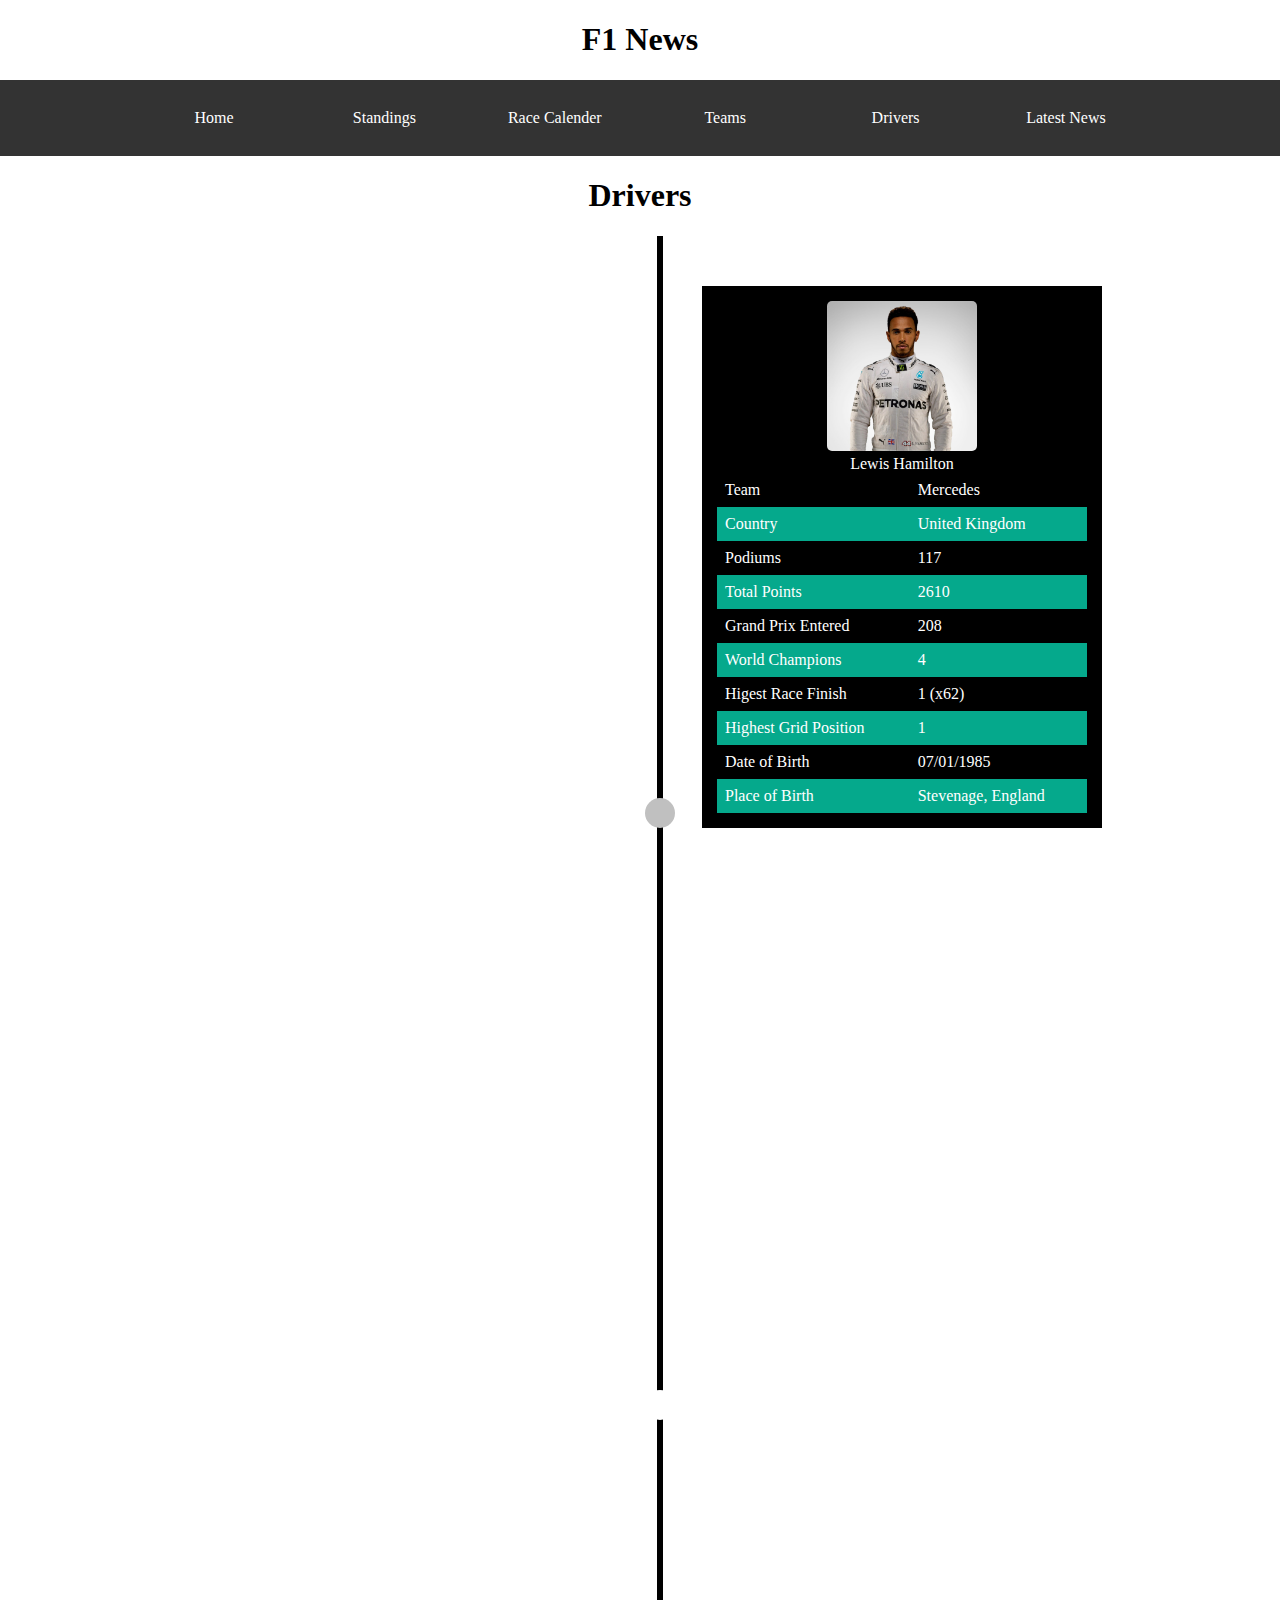
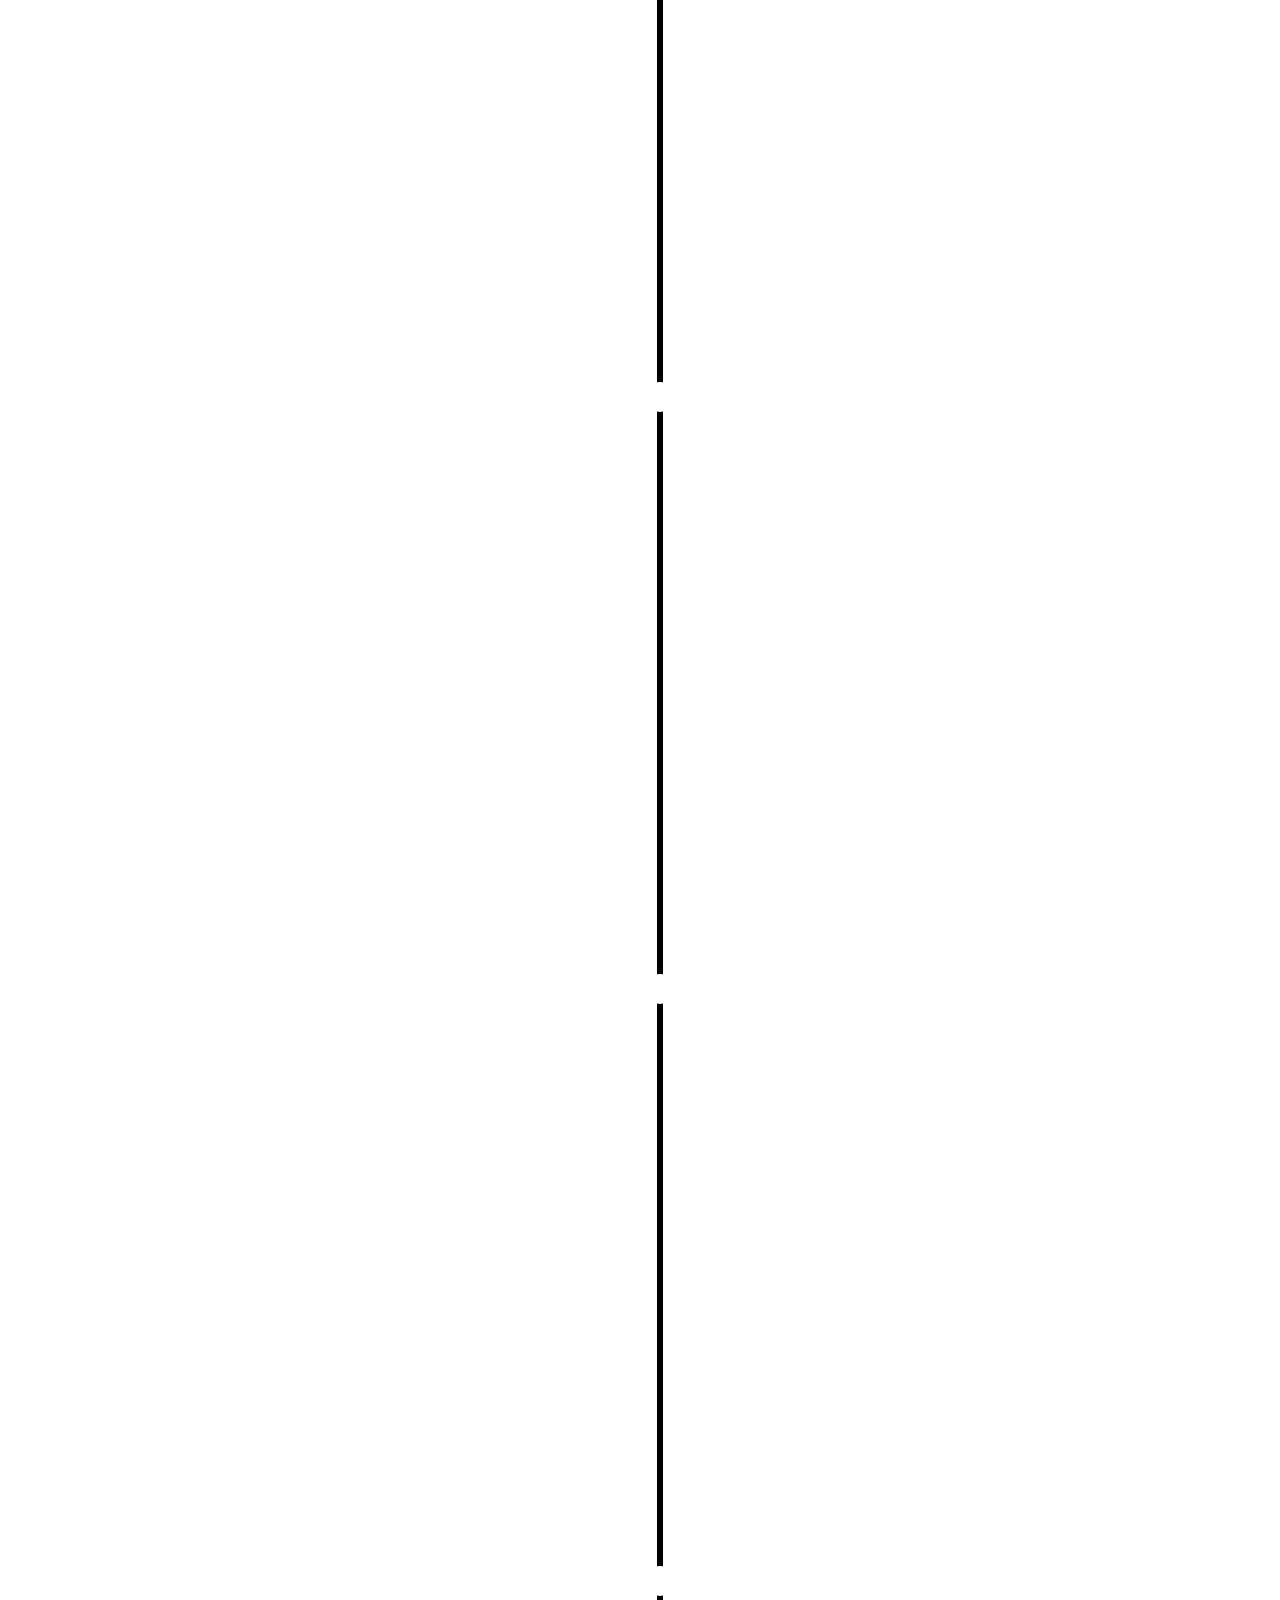
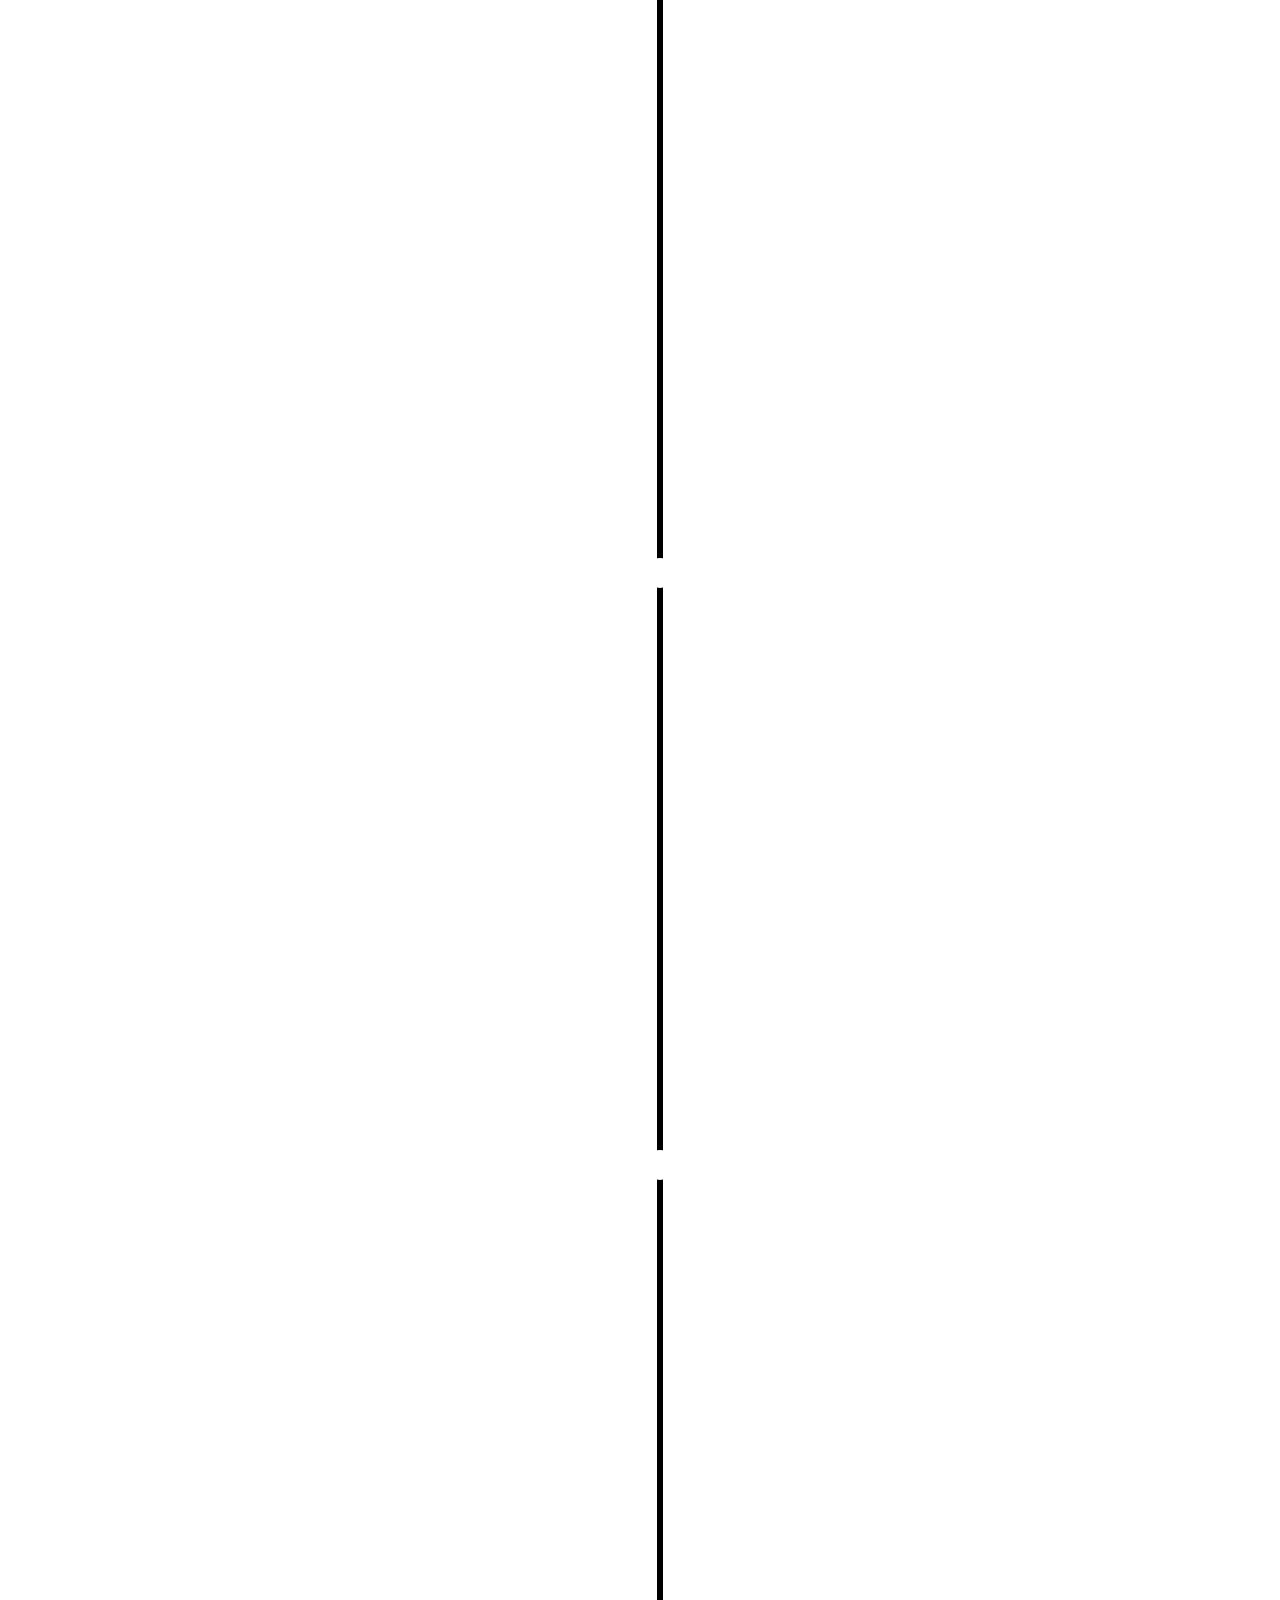
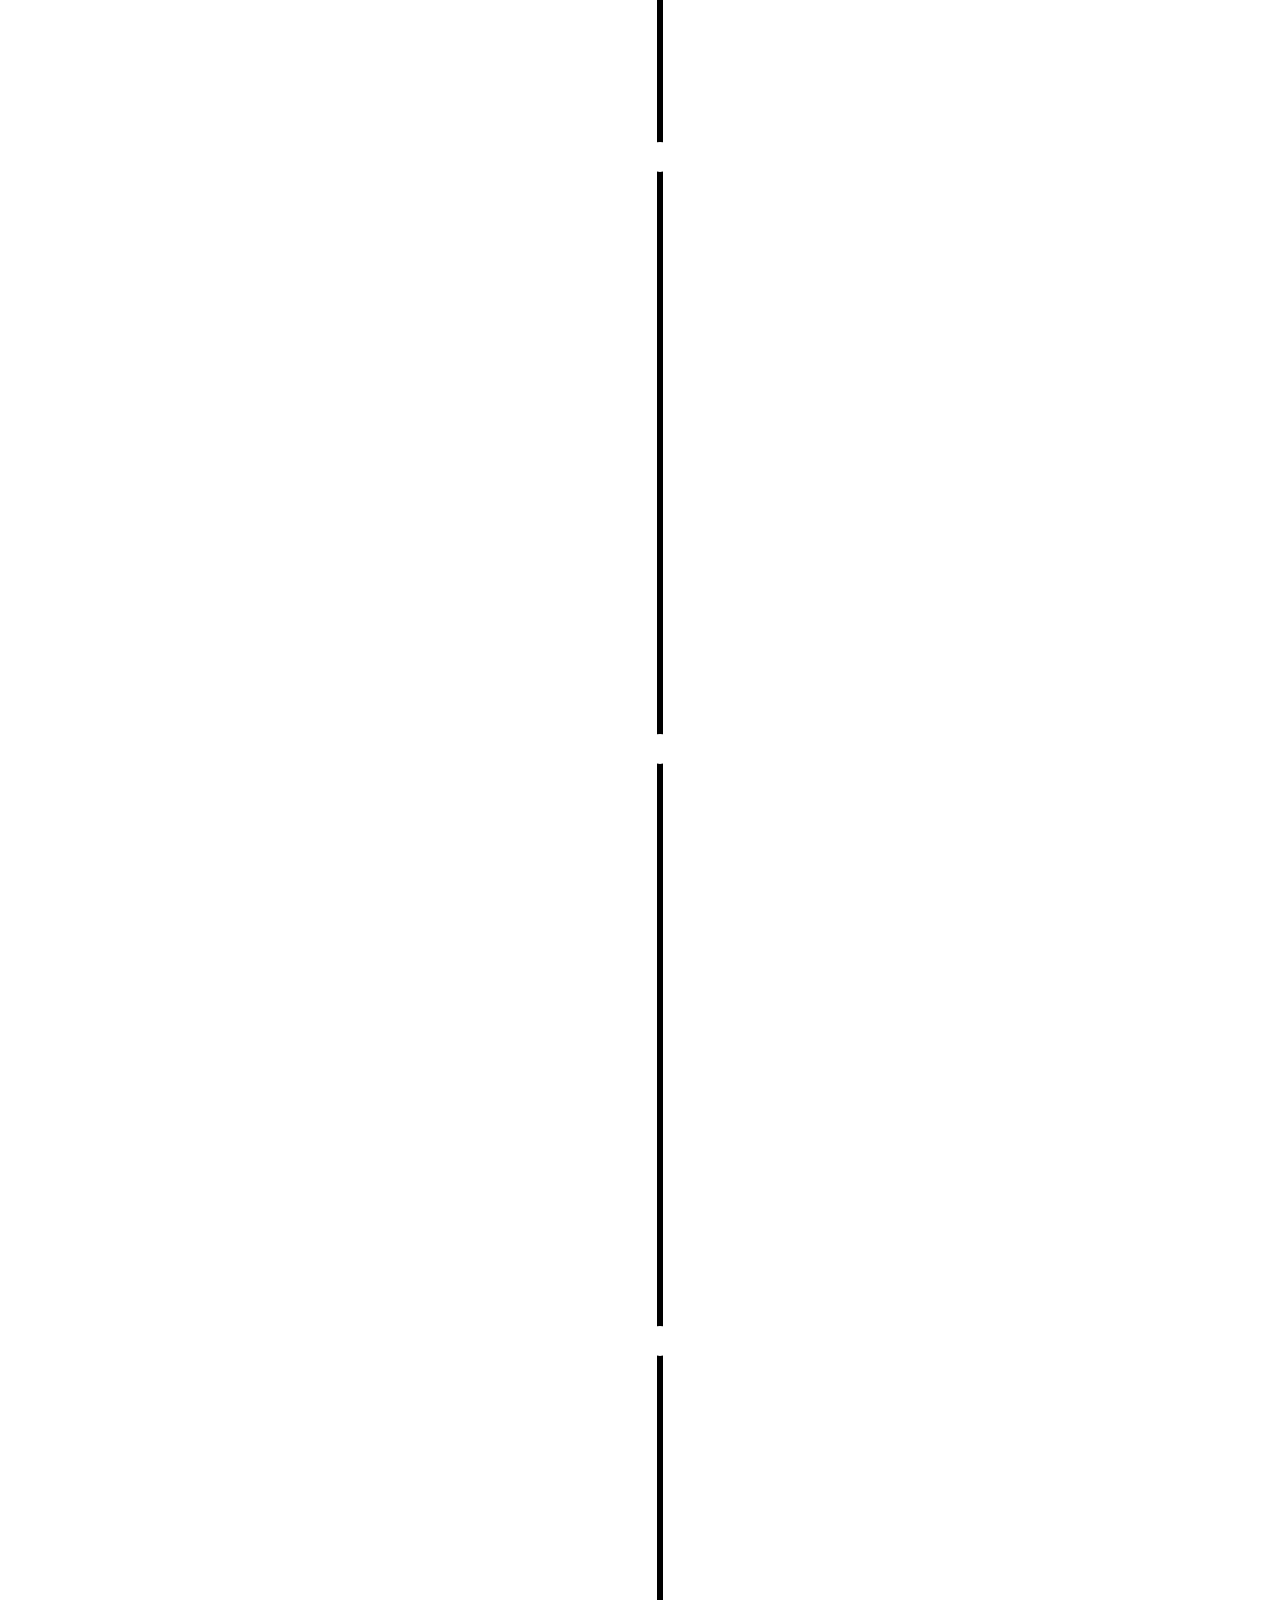
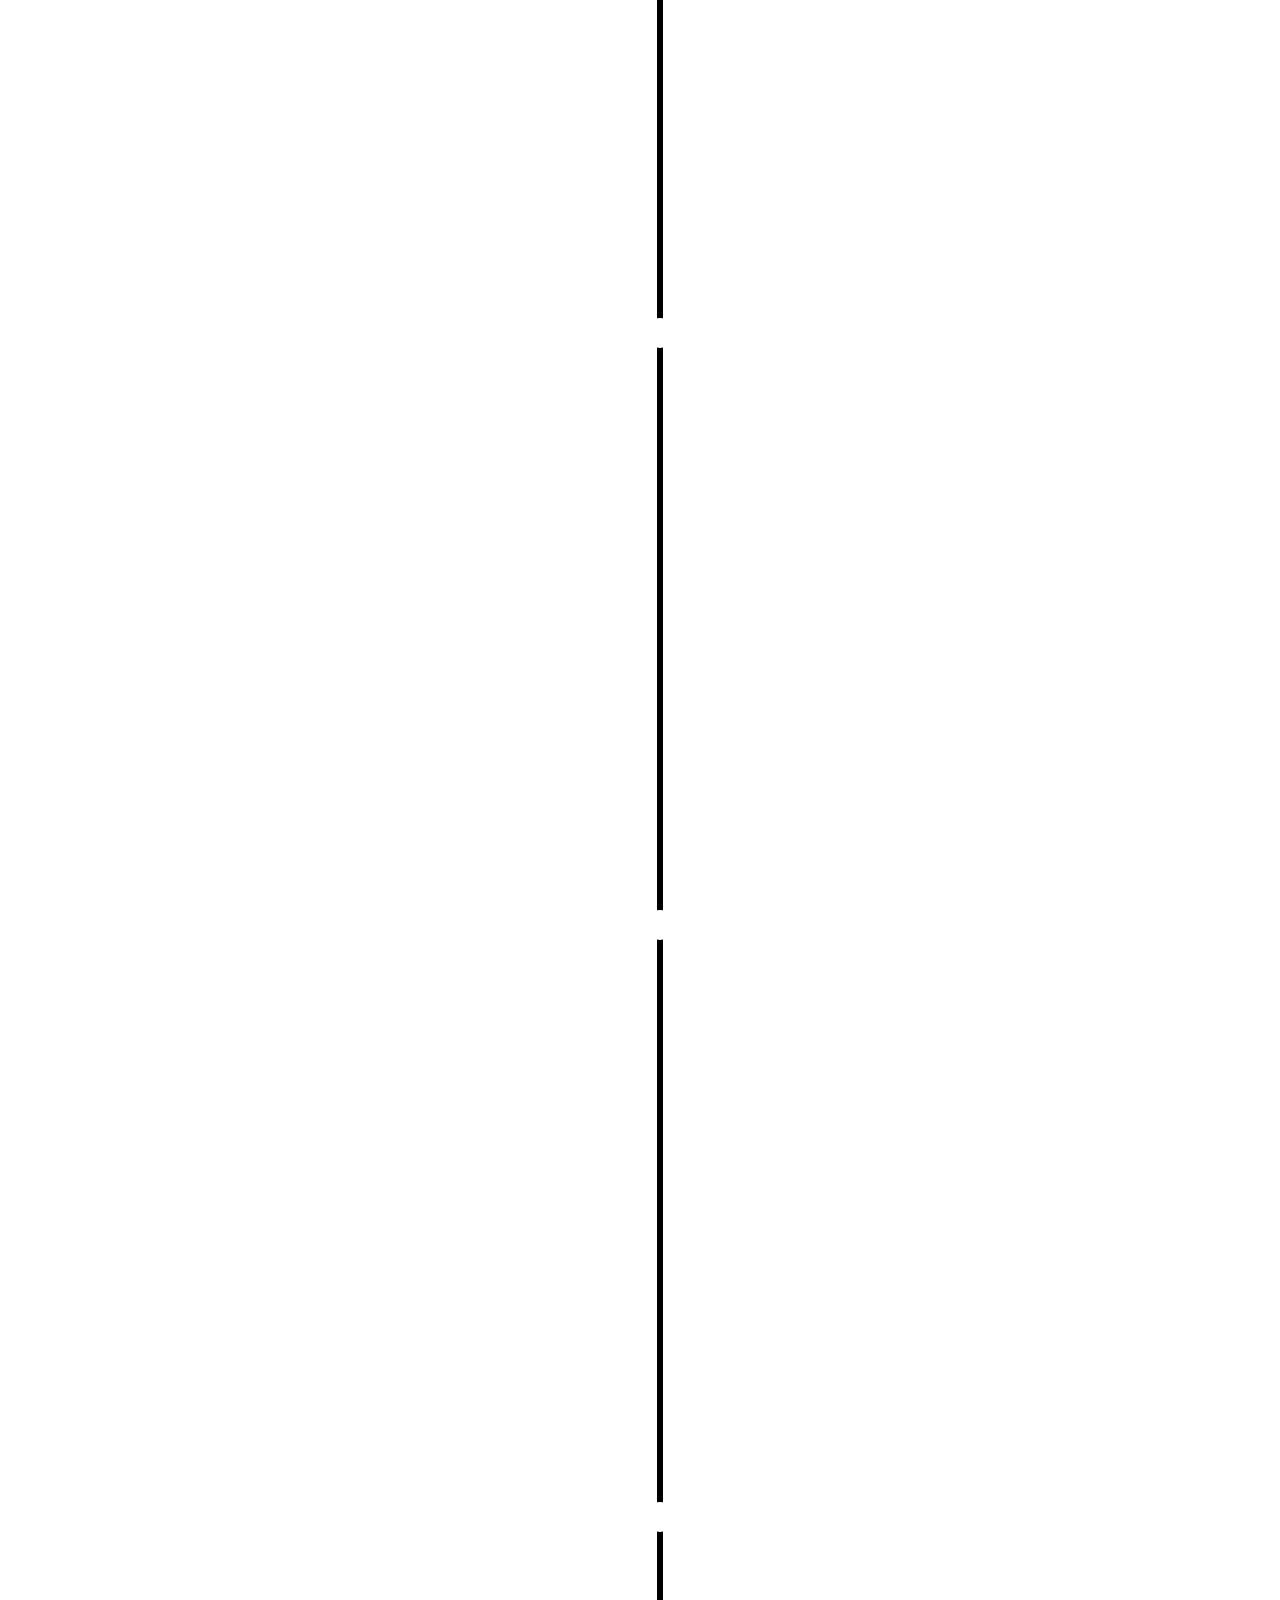
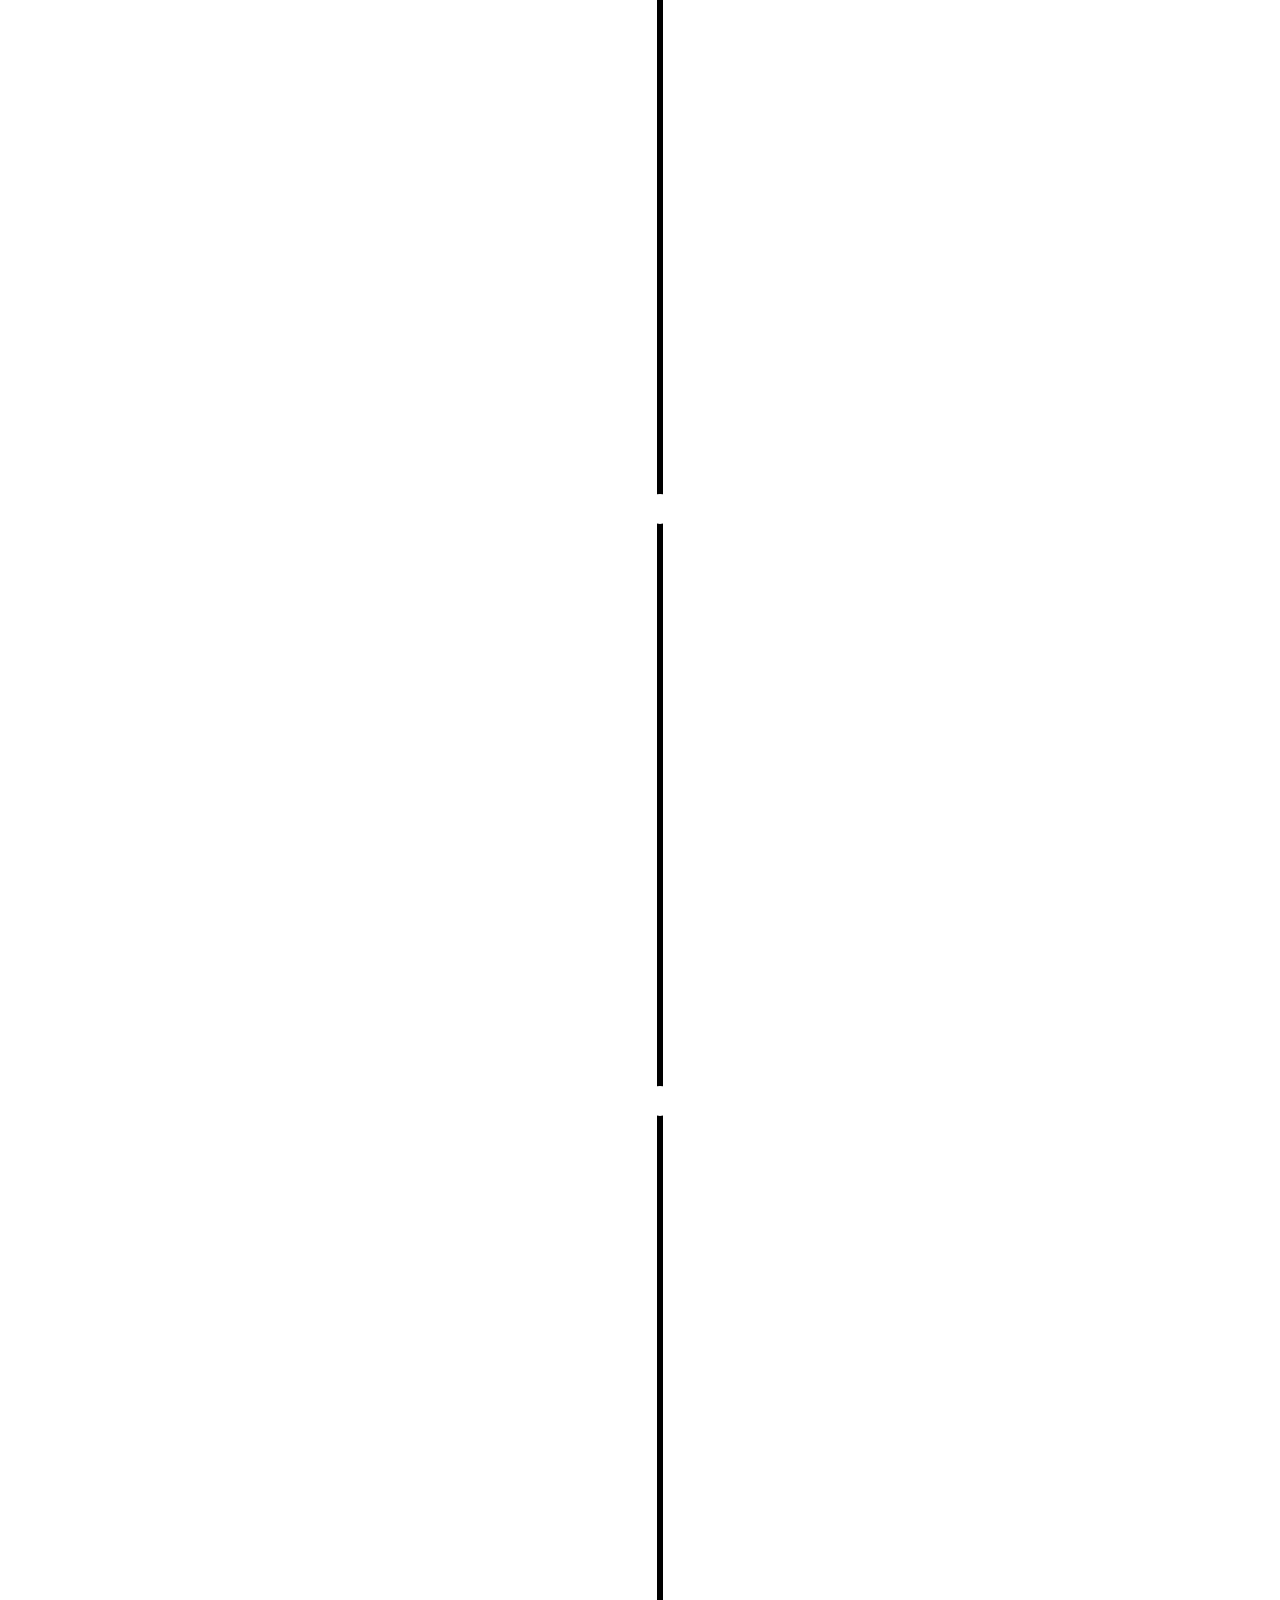
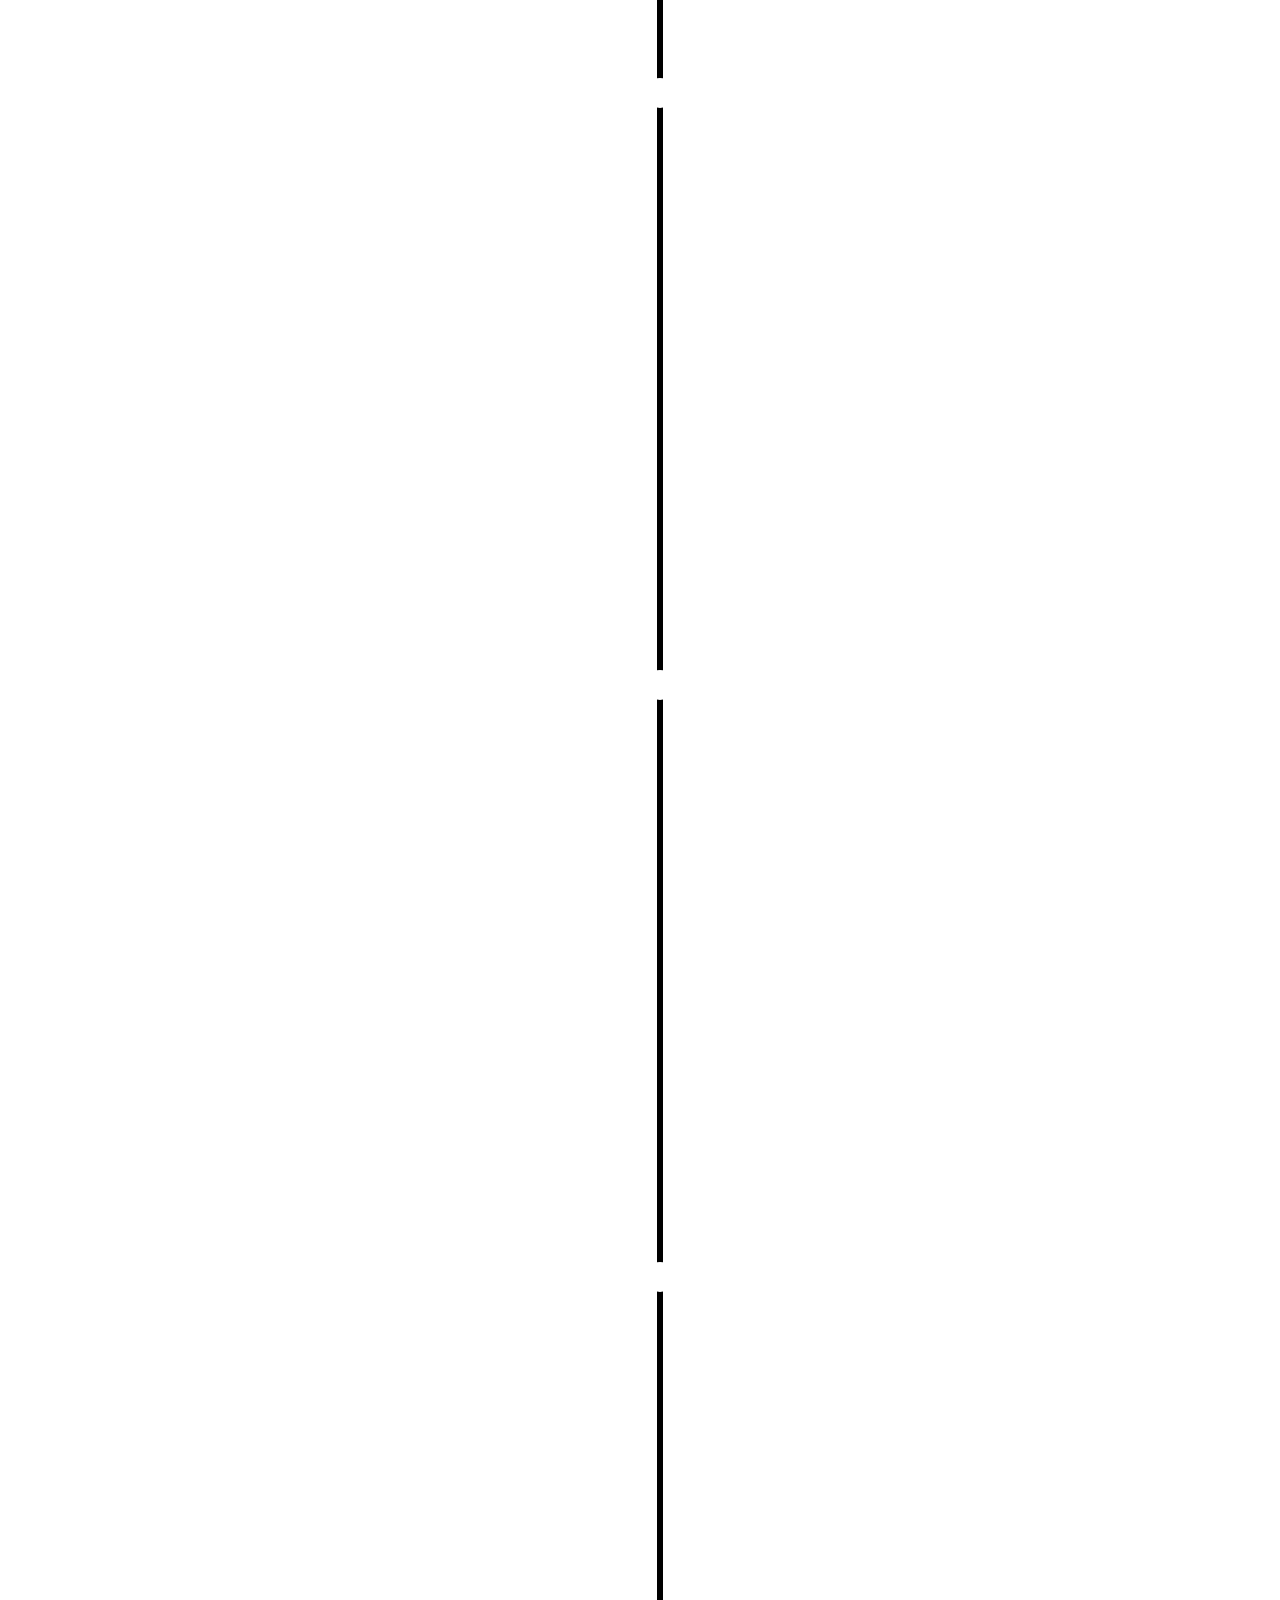
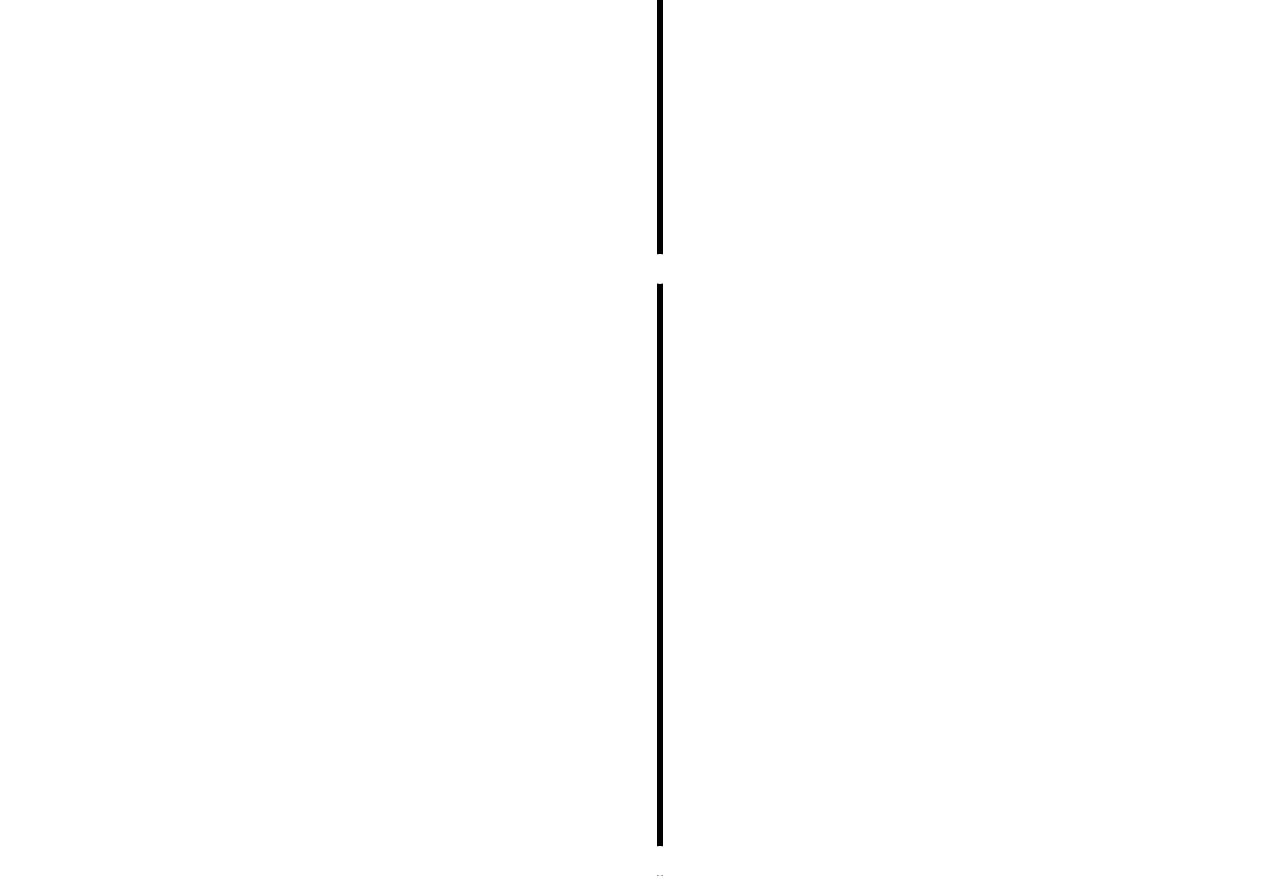
==== drivers.html @ afee220b "standings started and updated tables" ====
<!DOCTYPE html>

<html> 
<head> 
	<title> Formula 1 </title>
	<link rel="stylesheet" href="css/style.css">
	<link rel="stylesheet" href="css/slideshow.css">
	<link rel="stylesheet" href="css/timeline.css">
</head>

<body>
	<h1>F1 News</h1>
	<a id="menu" href="#"><img src="icons/mobile-menu.png"></a>
	<nav id="nav-menu">
		<a href="index.html">Home</a>
		<a href="standings.html">Standings</a>
		<a href="racecalender.html">Race Calender</a>
		<a href="teams.html">Teams</a>
		<a href="drivers.html">Drivers</a>
		<a href="latestnew.html">Latest News</a>
	</nav>
	<script src="js/menu.js"></script>

	<section class="intro">
  		<div class="container">
    		<h1>Drivers</h1>
  		</div>
	</section>

	<section class="timeline">
  		<ul>
    		<li>

    			<div class="listdirver">
                    <img  class="driverimage" src="images/lewis.jpg"  alt="Lewis Hamilton">
                    <div >
    				    <a>Lewis Hamilton</a>
                        <table class="mercedes">
                            <tr>
                                <td>Team</td>
                                <td>Mercedes</td>
                            </tr>
                            <tr>
                                <td>Country</td>
                                <td>United Kingdom</td>
                            </tr>
                            <tr>
                                <td>Podiums</td>
                                <td>117</td>
                            </tr>
                            <tr>
                                <td>Total Points</td>
                                <td>2610</td>
                            </tr>
                            <tr>
                                <td>Grand Prix Entered</td>
                                <td>208</td>
                            </tr>
                            <tr>
                                <td>World Champions</td>
                                <td>4</td>
                            </tr>
                            <tr>
                                <td>Higest Race Finish</td>
                                <td>1 (x62)</td>
                            </tr>
                            <tr>
                                <td>Highest Grid Position</td>
                                <td>1</td>
                            </tr>
                            <tr>
                                <td>Date of Birth</td>
                                <td>07/01/1985</td>
                            </tr>
                            <tr>
                                <td>Place of Birth</td>
                                <td>Stevenage, England</td>
                            </tr>
                        </table>
                    </div>
    			</div>
    		</li>
    		<li>
    			<div class="listdirver">
                    <img class="driverimage" src="images/bottas.jpg"  alt="Valtteri Bottas">
                    <div>
    				    <a>Valtteri Bottas</a>
                        <table class="mercedes">
                            <tr>
                                <td>Team</td>
                                <td>Mercedes</td>
                            </tr>
                            <tr>
                                <td>Country</td>
                                <td>Finland</td>
                            </tr>
                            <tr>
                                <td>Podiums</td>
                                <td>22</td>
                            </tr>
                            <tr>
                                <td>Total Points</td>
                                <td>716</td>
                            </tr>
                            <tr>
                                <td>Grand Prix Entered</td>
                                <td>98</td>
                            </tr>
                            <tr>
                                <td>World Champions</td>
                                <td>N/A</td>
                            </tr>
                            <tr>
                                <td>Higest Race Finish</td>
                                <td>1 (x3)</td>
                            </tr>
                            <tr>
                                <td>Highest Grid Position</td>
                                <td>1</td>
                            </tr>
                            <tr>
                                <td>Date of Birth</td>
                                <td>28/08/1989</td>
                            </tr>
                            <tr>
                                <td>Place of Birth</td>
                                <td>Nastola, Finland</td>
                            </tr>
                        </table>
                    </div>
    			</div>
    		</li>
    		<li>
    			<div class="listdirver">
                    <img class="driverimage" src="images/vettel.jpg"  alt="Sabastian Vettel">
                    <div>
    				    <a>Sabastian Vettel</a>
                            <table class="ferrari">
                            <tr>
                                <td>Team</td>
                                <td>Ferrari</td>
                            </tr>
                            <tr>
                                <td>Country</td>
                                <td>Germany</td>
                            </tr>
                            <tr>
                                <td>Podiums</td>
                                <td>99</td>
                            </tr>
                            <tr>
                                <td>Total Points</td>
                                <td>2425</td>
                            </tr>
                            <tr>
                                <td>Grand Prix Entered</td>
                                <td>199</td>
                            </tr>
                            <tr>
                                <td>World Champions</td>
                                <td>4</td>
                            </tr>
                            <tr>
                                <td>Higest Race Finish</td>
                                <td>1 (x47)</td>
                            </tr>
                            <tr>
                                <td>Highest Grid Position</td>
                                <td>1</td>
                            </tr>
                            <tr>
                                <td>Date of Birth</td>
                                <td>03/07/1987</td>
                            </tr>
                            <tr>
                                <td>Place of Birth</td>
                                <td>Heppenheim, Germany</td>
                            </tr>
                        </table>
                    </div>
    			</div>
    		</li>
    		<li>
                <div class="listdirver">
                    <img class="driverimage" src="images/kimi.jpg"  alt="Kimi Raikkonen">
                    <div>
                        <a>Kimi Raikkonen</a>
                            <table class="ferrari">
                            <tr>
                                <td>Team</td>
                                <td>Ferrari</td>
                            </tr>
                            <tr>
                                <td>Country</td>
                                <td>Finland</td>
                            </tr>
                            <tr>
                                <td>Podiums</td>
                                <td>91</td>
                            </tr>
                            <tr>
                                <td>Total Points</td>
                                <td>1565</td>
                            </tr>
                            <tr>
                                <td>Grand Prix Entered</td>
                                <td>273</td>
                            </tr>
                            <tr>
                                <td>World Champions</td>
                                <td>1</td>
                            </tr>
                            <tr>
                                <td>Higest Race Finish</td>
                                <td>1 (x20)</td>
                            </tr>
                            <tr>
                                <td>Highest Grid Position</td>
                                <td>1</td>
                            </tr>
                            <tr>
                                <td>Date of Birth</td>
                                <td>17/10/1979</td>
                            </tr>
                            <tr>
                                <td>Place of Birth</td>
                                <td>Espoo, Finland</td>
                            </tr>
                        </table>
                    </div>
                </div>
    		</li>
    		<li>
                <div class="listdirver">
                    <img class="driverimage" src="images/daniel.jpg"  alt="Daniel Riccardo">
                    <div>
                        <a>Daniel Riccardo</a>
                            <table class="redbull">
                            <tr>
                                <td>Team</td>
                                <td>Red Bull Racing</td>
                            </tr>
                            <tr>
                                <td>Country</td>
                                <td>Australia</td>
                            </tr>
                            <tr>
                                <td>Podiums</td>
                                <td>27</td>
                            </tr>
                            <tr>
                                <td>Total Points</td>
                                <td>816</td>
                            </tr>
                            <tr>
                                <td>Grand Prix Entered</td>
                                <td>129</td>
                            </tr>
                            <tr>
                                <td>World Champions</td>
                                <td>N/A</td>
                            </tr>
                            <tr>
                                <td>Higest Race Finish</td>
                                <td>1 (x5)</td>
                            </tr>
                            <tr>
                                <td>Highest Grid Position</td>
                                <td>1</td>
                            </tr>
                            <tr>
                                <td>Date of Birth</td>
                                <td>01/07/1989</td>
                            </tr>
                            <tr>
                                <td>Place of Birth</td>
                                <td>Perth, Australia</td>
                            </tr>
                        </table>
                    </div>
                </div>
    		</li>
    		<li>
                <div class="listdirver">
                    <img class="driverimage" src="images/max.jpg"  alt="Max Verstappen">
                    <div>
                        <a>Max Verstappen</a>
                            <table class="redbull">
                            <tr>
                                <td>Team</td>
                                <td>Red Bull Racing</td>
                            </tr>
                            <tr>
                                <td>Country</td>
                                <td>Netherlands</td>
                            </tr>
                            <tr>
                                <td>Podiums</td>
                                <td>11</td>
                            </tr>
                            <tr>
                                <td>Total Points</td>
                                <td>421</td>
                            </tr>
                            <tr>
                                <td>Grand Prix Entered</td>
                                <td>60</td>
                            </tr>
                            <tr>
                                <td>World Champions</td>
                                <td>N/A</td>
                            </tr>
                            <tr>
                                <td>Higest Race Finish</td>
                                <td>1 (x3)</td>
                            </tr>
                            <tr>
                                <td>Highest Grid Position</td>
                                <td>2</td>
                            </tr>
                            <tr>
                                <td>Date of Birth</td>
                                <td>30/09/1997</td>
                            </tr>
                            <tr>
                                <td>Place of Birth</td>
                                <td>Hesselt, Belgium</td>
                            </tr>
                        </table>
                    </div>
                </div>
    		</li>
    		<li>
                <div class="listdirver">
                    <img class="driverimage" src="images/perez.jpg"  alt="Segio Perez">
                    <div>
                        <a>Segio Perez</a>
                            <table class="forceindia">
                            <tr>
                                <td>Team</td>
                                <td>Force India</td>
                            </tr>
                            <tr>
                                <td>Country</td>
                                <td>Mexico</td>
                            </tr>
                            <tr>
                                <td>Podiums</td>
                                <td>7</td>
                            </tr>
                            <tr>
                                <td>Total Points</td>
                                <td>467</td>
                            </tr>
                            <tr>
                                <td>Grand Prix Entered</td>
                                <td>136</td>
                            </tr>
                            <tr>
                                <td>World Champions</td>
                                <td>N/A</td>
                            </tr>
                            <tr>
                                <td>Higest Race Finish</td>
                                <td>2 (x2)</td>
                            </tr>
                            <tr>
                                <td>Highest Grid Position</td>
                                <td>4</td>
                            </tr>
                            <tr>
                                <td>Date of Birth</td>
                                <td>26/01/1990</td>
                            </tr>
                            <tr>
                                <td>Place of Birth</td>
                                <td>Guadalajara, Mexico</td>
                            </tr>
                        </table>
                    </div>
                </div>
    		</li>
    		<li>
                <div class="listdirver">
                    <img class="driverimage" src="images/ocon.jpg"  alt="Esteben Ocon">
                    <div>
                        <a>Esteben Ocon</a>
                            <table class="forceindia">
                            <tr>
                                <td>Team</td>
                                <td>Force India</td>
                            </tr>
                            <tr>
                                <td>Country</td>
                                <td>France</td>
                            </tr>
                            <tr>
                                <td>Podiums</td>
                                <td>N/a</td>
                            </tr>
                            <tr>
                                <td>Total Points</td>
                                <td>87</td>
                            </tr>
                            <tr>
                                <td>Grand Prix Entered</td>
                                <td>29</td>
                            </tr>
                            <tr>
                                <td>World Champions</td>
                                <td>N/A</td>
                            </tr>
                            <tr>
                                <td>Higest Race Finish</td>
                                <td>5 (x2)</td>
                            </tr>
                            <tr>
                                <td>Highest Grid Position</td>
                                <td>3</td>
                            </tr>
                            <tr>
                                <td>Date of Birth</td>
                                <td>17/09/1996</td>
                            </tr>
                            <tr>
                                <td>Place of Birth</td>
                                <td>Évreux, Normandy</td>
                            </tr>
                        </table>
                    </div>
                </div>
    		</li>
    		<li>
                <div class="listdirver">
                    <img class="driverimage" src="images/sainz.jpg"  alt="Carlos Sainz">
                    <div>
                        <a>Carlos Sainz</a>
                            <table class="reno">
                            <tr>
                                <td>Team</td>
                                <td>Renault</td>
                            </tr>
                            <tr>
                                <td>Country</td>
                                <td>Spain</td>
                            </tr>
                            <tr>
                                <td>Podiums</td>
                                <td>N/A</td>
                            </tr>
                            <tr>
                                <td>Total Points</td>
                                <td>118</td>
                            </tr>
                            <tr>
                                <td>Grand Prix Entered</td>
                                <td>60</td>
                            </tr>
                            <tr>
                                <td>World Champions</td>
                                <td>N/A</td>
                            </tr>
                            <tr>
                                <td>Higest Race Finish</td>
                                <td>4 (x1)</td>
                            </tr>
                            <tr>
                                <td>Highest Grid Position</td>
                                <td>5</td>
                            </tr>
                            <tr>
                                <td>Date of Birth</td>
                                <td>19/09/1994</td>
                            </tr>
                            <tr>
                                <td>Place of Birth</td>
                                <td>Madrid, Spain</td>
                            </tr>
                        </table>
                    </div>
                </div>
    		</li>
    		<li>
                <div class="listdirver">
                    <img class="driverimage" src="images/nico.jpg"  alt="Nico Hulkenber">
                    <div>
                        <a>Nico Hulkenberg</a>
                            <table class="reno">
                            <tr>
                                <td>Team</td>
                                <td>Renualt</td>
                            </tr>
                            <tr>
                                <td>Country</td>
                                <td>Germany</td>
                            </tr>
                            <tr>
                                <td>Podiums</td>
                                <td>N/A</td>
                            </tr>
                            <tr>
                                <td>Total Points</td>
                                <td>405</td>
                            </tr>
                            <tr>
                                <td>Grand Prix Entered</td>
                                <td>137</td>
                            </tr>
                            <tr>
                                <td>World Champions</td>
                                <td>N/A</td>
                            </tr>
                            <tr>
                                <td>Higest Race Finish</td>
                                <td>4 (x3)</td>
                            </tr>
                            <tr>
                                <td>Highest Grid Position</td>
                                <td>1</td>
                            </tr>
                            <tr>
                                <td>Date of Birth</td>
                                <td>19/08/1987</td>
                            </tr>
                            <tr>
                                <td>Place of Birth</td>
                                <td>Emmerich, Germany</td>
                            </tr>
                        </table>
                    </div>
                </div>
    		</li>
    		<li>
                <div class="listdirver">
                    <img class="driverimage" src="images/massa.jpg"  alt="Felipe Massa">
                    <div>
                        <a>Felipe Massa</a>
                            <table class="williams">
                            <tr>
                                <td>Team</td>
                                <td>Williams</td>
                            </tr>
                            <tr>
                                <td>Country</td>
                                <td>Brazil</td>
                            </tr>
                            <tr>
                                <td>Podiums</td>
                                <td>41</td>
                            </tr>
                            <tr>
                                <td>Total Points</td>
                                <td>1167</td>
                            </tr>
                            <tr>
                                <td>Grand Prix Entered</td>
                                <td>272</td>
                            </tr>
                            <tr>
                                <td>World Champions</td>
                                <td>N/A</td>
                            </tr>
                            <tr>
                                <td>Higest Race Finish</td>
                                <td>1 (x11)</td>
                            </tr>
                            <tr>
                                <td>Highest Grid Position</td>
                                <td>1</td>
                            </tr>
                            <tr>
                                <td>Date of Birth</td>
                                <td>25/04/1981</td>
                            </tr>
                            <tr>
                                <td>Place of Birth</td>
                                <td>São Paulo, Brazil</td>
                            </tr>
                        </table>
                    </div>
                </div>
    		</li>
            <li>
                <div class="listdirver">
                    <img class="driverimage" src="images/stroll.jpg"  alt="Lance Stroll">
                    <div>
                        <a>Lance Stroll</a>
                            <table class="williams">
                            <tr>
                                <td>Team</td>
                                <td>Williams</td>
                            </tr>
                            <tr>
                                <td>Country</td>
                                <td>Canada</td>
                            </tr>
                            <tr>
                                <td>Podiums</td>
                                <td>1</td>
                            </tr>
                            <tr>
                                <td>Total Points</td>
                                <td>40</td>
                            </tr>
                            <tr>
                                <td>Grand Prix Entered</td>
                                <td>20</td>
                            </tr>
                            <tr>
                                <td>World Champions</td>
                                <td>N/A</td>
                            </tr>
                            <tr>
                                <td>Higest Race Finish</td>
                                <td>3 (x1)</td>
                            </tr>
                            <tr>
                                <td>Highest Grid Position</td>
                                <td>2</td>
                            </tr>
                            <tr>
                                <td>Date of Birth</td>
                                <td>29/10/1998</td>
                            </tr>
                            <tr>
                                <td>Place of Birth</td>
                                <td>Montreal, Canada</td>
                            </tr>
                        </table>
                    </div>
                </div>
            </li>
    		<li>
                <div class="listdirver">
                    <img class="driverimage" src="images/grosjean.jpg"  alt="Romain Grosjean">
                    <div>
                        <a>Romain Grosjean</a>
                            <table class="haas">
                            <tr>
                                <td>Team</td>
                                <td>Haas</td>
                            </tr>
                            <tr>
                                <td>Country</td>
                                <td>France</td>
                            </tr>
                            <tr>
                                <td>Podiums</td>
                                <td>10</td>
                            </tr>
                            <tr>
                                <td>Total Points</td>
                                <td>344</td>
                            </tr>
                            <tr>
                                <td>Grand Prix Entered</td>
                                <td>124</td>
                            </tr>
                            <tr>
                                <td>World Champions</td>
                                <td>N/A</td>
                            </tr>
                            <tr>
                                <td>Higest Race Finish</td>
                                <td>2 (x2)</td>
                            </tr>
                            <tr>
                                <td>Highest Grid Position</td>
                                <td>2</td>
                            </tr>
                            <tr>
                                <td>Date of Birth</td>
                                <td>17/04/1986</td>
                            </tr>
                            <tr>
                                <td>Place of Birth</td>
                                <td>Geneva, Switzerland</td>
                            </tr>
                        </table>
                    </div>
                </div>
    		</li>
    		<li>
                <div class="listdirver">
                    <img class="driverimage" src="images/magnussen.jpg"  alt="Kevin Magnussen">
                    <div>
                        <a>Kevin Magnussen</a>
                            <table class="haas">
                            <tr>
                                <td>Team</td>
                                <td>Haas</td>
                            </tr>
                            <tr>
                                <td>Country</td>
                                <td>Denmark</td>
                            </tr>
                            <tr>
                                <td>Podiums</td>
                                <td>1</td>
                            </tr>
                            <tr>
                                <td>Total Points</td>
                                <td>81</td>
                            </tr>
                            <tr>
                                <td>Grand Prix Entered</td>
                                <td>61</td>
                            </tr>
                            <tr>
                                <td>World Champions</td>
                                <td>N/A</td>
                            </tr>
                            <tr>
                                <td>Higest Race Finish</td>
                                <td>2 (x1)</td>
                            </tr>
                            <tr>
                                <td>Highest Grid Position</td>
                                <td>4</td>
                            </tr>
                            <tr>
                                <td>Date of Birth</td>
                                <td>05/10/1992</td>
                            </tr>
                            <tr>
                                <td>Place of Birth</td>
                                <td>Roskilde, Denmark</td>
                            </tr>
                        </table>
                    </div>
                </div>
    		</li>
    		<li>
                <div class="listdirver">
                    <img class="driverimage" src="images/alonso.jpg"  alt="Fernando Alonso">
                    <div>
                        <a>Fernando Alonso</a>
                            <table class="mclaren">
                            <tr>
                                <td>Team</td>
                                <td>McLaren</td>
                            </tr>
                            <tr>
                                <td>Country</td>
                                <td>Spain</td>
                            </tr>
                            <tr>
                                <td>Podiums</td>
                                <td>97</td>
                            </tr>
                            <tr>
                                <td>Total Points</td>
                                <td>1849</td>
                            </tr>
                            <tr>
                                <td>Grand Prix Entered</td>
                                <td>293</td>
                            </tr>
                            <tr>
                                <td>World Champions</td>
                                <td>2</td>
                            </tr>
                            <tr>
                                <td>Higest Race Finish</td>
                                <td>1 (x32)</td>
                            </tr>
                            <tr>
                                <td>Highest Grid Position</td>
                                <td>1</td>
                            </tr>
                            <tr>
                                <td>Date of Birth</td>
                                <td>29/07/1981</td>
                            </tr>
                            <tr>
                                <td>Place of Birth</td>
                                <td>Oviedo, Spain</td>
                            </tr>
                        </table>
                    </div>
                </div>
    		</li>
    		<li>
                <div class="listdirver">
                    <img class="driverimage" src="images/vandoorne.jpg"  alt="Stoffel Vandoorne">
                    <div>
                        <a>Stoffel Vandoorne</a>
                            <table class="mclaren">
                            <tr>
                                <td>Team</td>
                                <td>McLaren</td>
                            </tr>
                            <tr>
                                <td>Country</td>
                                <td>Belgium</td>
                            </tr>
                            <tr>
                                <td>Podiums</td>
                                <td>N/A</td>
                            </tr>
                            <tr>
                                <td>Total Points</td>
                                <td>14</td>
                            </tr>
                            <tr>
                                <td>Grand Prix Entered</td>
                                <td>21</td>
                            </tr>
                            <tr>
                                <td>World Champions</td>
                                <td>N/A</td>
                            </tr>
                            <tr>
                                <td>Higest Race Finish</td>
                                <td>7 (x2)</td>
                            </tr>
                            <tr>
                                <td>Highest Grid Position</td>
                                <td>7</td>
                            </tr>
                            <tr>
                                <td>Date of Birth</td>
                                <td>26/03/1992</td>
                            </tr>
                            <tr>
                                <td>Place of Birth</td>
                                <td>Kortrijk, Belgium</td>
                            </tr>
                        </table>
                    </div>
                </div>
    		</li>
    		<li>
                <div class="listdirver">
                    <img class="driverimage" src="images/ericsson.jpg"  alt="Marcus Ericsson">
                    <div>
                        <a>Marcus Ericsson</a>
                            <table class="sauber">
                            <tr>
                                <td>Team</td>
                                <td>Sauber</td>
                            </tr>
                            <tr>
                                <td>Country</td>
                                <td>Sweden</td>
                            </tr>
                            <tr>
                                <td>Podiums</td>
                                <td>N/A</td>
                            </tr>
                            <tr>
                                <td>Total Points</td>
                                <td>9</td>
                            </tr>
                            <tr>
                                <td>Grand Prix Entered</td>
                                <td>76</td>
                            </tr>
                            <tr>
                                <td>World Champions</td>
                                <td>N/A</td>
                            </tr>
                            <tr>
                                <td>Higest Race Finish</td>
                                <td>8 (x1)</td>
                            </tr>
                            <tr>
                                <td>Highest Grid Position</td>
                                <td>9</td>
                            </tr>
                            <tr>
                                <td>Date of Birth</td>
                                <td>02/09/1990</td>
                            </tr>
                            <tr>
                                <td>Place of Birth</td>
                                <td>Kumla, Sweden</td>
                            </tr>
                        </table>
                    </div>
                </div>
    		</li>
            <li>
                <div class="listdirver">
                    <img class="driverimage" src="images/charles.jpg"  alt="Charles Leclerc">
                    <div>
                        <a>Charles Leclerc</a>
                            <table class="sauber">
                            <tr>
                                <td>Team</td>
                                <td>Sauber</td>
                            </tr>
                            <tr>
                                <td>Country</td>
                                <td>Monaco</td>
                            </tr>
                            <tr>
                                <td>Podiums</td>
                                <td>N/A</td>
                            </tr>
                            <tr>
                                <td>Total Points</td>
                                <td>0</td>
                            </tr>
                            <tr>
                                <td>Grand Prix Entered</td>
                                <td>N/A</td>
                            </tr>
                            <tr>
                                <td>World Champions</td>
                                <td>N/A</td>
                            </tr>
                            <tr>
                                <td>Higest Race Finish</td>
                                <td>0 (x0)</td>
                            </tr>
                            <tr>
                                <td>Highest Grid Position</td>
                                <td>N/A</td>
                            </tr>
                            <tr>
                                <td>Date of Birth</td>
                                <td>16/10/1997</td>
                            </tr>
                            <tr>
                                <td>Place of Birth</td>
                                <td>Monte Carlo, Monaco</td>
                            </tr>
                        </table>
                    </div>
                </div>
            </li>
    		<li>
                <div class="listdirver">
                    <img class="driverimage" src="images/gasly.jpg"  alt="Pierre Gasly">
                    <div>
                        <a>Pierre Gasly</a>
                            <table class="tororosso">
                            <tr>
                                <td>Team</td>
                                <td>Toro Rosso</td>
                            </tr>
                            <tr>
                                <td>Country</td>
                                <td>France</td>
                            </tr>
                            <tr>
                                <td>Podiums</td>
                                <td>N/A</td>
                            </tr>
                            <tr>
                                <td>Total Points</td>
                                <td>0</td>
                            </tr>
                            <tr>
                                <td>Grand Prix Entered</td>
                                <td>5</td>
                            </tr>
                            <tr>
                                <td>World Champions</td>
                                <td>N/A</td>
                            </tr>
                            <tr>
                                <td>Higest Race Finish</td>
                                <td>12 (x1)</td>
                            </tr>
                            <tr>
                                <td>Highest Grid Position</td>
                                <td>14</td>
                            </tr>
                            <tr>
                                <td>Date of Birth</td>
                                <td>07/02/1996</td>
                            </tr>
                            <tr>
                                <td>Place of Birth</td>
                                <td>Rouen, France</td>
                            </tr>
                        </table>
                    </div>
                </div>
    		</li>
    		<li>
                <div class="listdirver">
                    <img class="driverimage" src="images/hartley.jpg"  alt="Brendon Hartley">
                    <div>
                        <a>Brendon Hartley</a>
                            <table class="tororosso">
                            <tr>
                                <td>Team</td>
                                <td>Toro Rosso</td>
                            </tr>
                            <tr>
                                <td>Country</td>
                                <td>New Zealand</td>
                            </tr>
                            <tr>
                                <td>Podiums</td>
                                <td>N/A</td>
                            </tr>
                            <tr>
                                <td>Total Points</td>
                                <td>0</td>
                            </tr>
                            <tr>
                                <td>Grand Prix Entered</td>
                                <td>4</td>
                            </tr>
                            <tr>
                                <td>World Champions</td>
                                <td>N/A</td>
                            </tr>
                            <tr>
                                <td>Higest Race Finish</td>
                                <td>13 (x1)</td>
                            </tr>
                            <tr>
                                <td>Highest Grid Position</td>
                                <td>17</td>
                            </tr>
                            <tr>
                                <td>Date of Birth</td>
                                <td>10/11/1989</td>
                            </tr>
                            <tr>
                                <td>Place of Birth</td>
                                <td>Palmerston, New Zealand</td>
                            </tr>
                        </table>
                    </div>
                </div>
    		</li>
    	</ul>
        
        <!-- The Modal -->
        <div id="myModal" class="modal">
            <span class="close">×</span>
            <img class="modal-content" id="img01">
            <div id="caption"></div>
        </div> 
    </section>
    <script src="js/images.js"></script>
    <script src="js/timeline.js"></script>
	
</body>


</html>
---- css/style.css ----
/* GLOBAL AND MOBILE STYLES FIRST */

body {

  margin:0;
  padding:0;
  background: #FFF;
  text-align: center;
}

#menu{
  padding: 1em;
  background: #fff;
  display:inline-block;
}

.show-menu {
  display: block;
}
a {
  color: #000;
  text-decoration: none;
}

h1 {
  font-family: Impact;
}

.teams {
 
  position: relative;
  display: inline-block;
}

.teams img{
  display: block;
}
.teams .img-top {
  display: none;
  position: absolute;
  top: 0;
  left: 0;
  z-index: 99;
}

.teams:hover .img-top{
  display: inline-block;
}

.map {

  height: 400px;
  width: 80%;
  margin: auto;

} 

#homepage {
  width: 25%;
}

/* Style the footer */
#footer {
  background-color: #414042;
  padding: 10px;
  text-align: center;
}

.maintable {
    border-collapse: collapse;
    width: 100%;
}

.maintable th, td {
    text-align: left;
    padding: 8px;
}

.maintable tr:nth-child(even) {
  background-color: #db2f2f;
  color: #fff;
}
.maintable tr:nth-child(odd) {
  background-color: #000000;
  color: #fff;
}
nav {
  background-color: #333;
  display: none;
  list-style: none;
}
nav a:hover {
   background: #777;
}

nav a {
  display: block;
  color: white;
  text-align: center;
  padding: 14px 16px;
  text-decoration: none;
  font-family: Century Gothic;
}

  .newscontainer{
    
    width: 45%;
    display: inline-block;
    height: 300px;
    width: 100%;
    background-color: #f1f1f1;
  }

main > input,
.tab-content {
  display: none;
  padding: 1em;
  clear: both;
}


label {
  display: block;
  box-sizing: border-box;
  float: left;
  width: 50%;
  color: #0c0c0c;
  cursor: pointer;
  text-decoration: none;
  text-align: center;
  background: #000;
  line-height: 3em;
  border-right: 1px solid #444;
}

/* hides the tab text but leaves the icons visible: */

label span {
  color: #fff;
}

label:last-child {
  border-right: none;
}

#tab1:checked ~ #content1,
#tab2:checked ~ #content2{
  display: block;
}
[id^="tab"]:checked + label {
  background: #ccc;
  color: #222;
}

[id^="tab"]:checked + label .fa {
  color: #090;
}

.tab_container section * {
  animation: fadeIn 0.7s ease-in-out;
}
.tab-content {
  background: #fff;
}

.fa {
  margin-right: 10px;
}

@keyframes fadeIn {
  0% { 
    opacity: 0;
  }
  100% { 
    opacity: 1;
  }
}

.standings{
  color: #333;
  font-family: Helvetica, Arial, sans-serif;
  width: 70%; 
  border-collapse: collapse; 
  border-spacing: 0;
  position: relative;
  margin: auto;

}

.standings td,th{
  border: 1px solid transparent; /* No more visible border */
  height: 30px; 
  transition: all 0.3s;  /* Simple transition for hover effect */
  text-align: left;
}

.standings th{
  background: linear-gradient(#333 0%,#444 100%);
  color: #FFF; 
  font-weight: bold;
  height: 40px;
}

.standings td{
  background: #FAFAFA;
  
}

/* Cells in even rows (2,4,6...) are one color */        
.standings tr:nth-child(even) td { background: #bdb7b7; }   

/* Cells in odd rows (1,3,5...) are another (excludes header cells)  */        
.standings tr:nth-child(odd) td { 
  background: #FEFEFE;
  color: black; }  

.standings tr td:hover { background: #666; color: #FFF; }  
/* Hover cell effect! */

/* Add border-radius to specific cells! */
.standings tr:first-child th:nth-child(1) { 
  border-radius: 5px 0 0 0; 
} 

.standings tr:first-child th:last-child { 
  border-radius: 0 5px 0 0; 
}

/* For Tablet size (medium size) */
@media screen and (min-width: 650px) {
  nav a {
    width: 44%;
    display: inline-block;
  }

  .newscontainer{
    
    width: 45%;
    display: inline-block;
  }

  

}



/*Second breakpoint desktop size (desktop size)*/

@media screen and (min-width: 1200px) {
  nav {
    display: block;
  }
  nav a {
    line-height: 3em;
    width: 13%;
  }
  #menu {
    display: none;
  }

 
  .teams {
    width: 25%;
  }

.newscontainer{
  
  width: 33%;
  display: inline-block;
  }

   #maps{
  width: 45%;
  display: inline-block;
 }
}
---- css/slideshow.css ----
* {box-sizing:border-box}

/* Slideshow container */
.slideshow-container {
  position: relative;
  margin: auto;
}

.mySlides {
    display: none;
}


/* Fading animation */
.fade {
  -webkit-animation-name: fade;
  -webkit-animation-duration: 1.5s;
  animation-name: fade;
  animation-duration: 1.5s;
}

.slide {
  width: 80%;
}


@-webkit-keyframes fade {
  from {opacity: .4} 
  to {opacity: 1}
}

@keyframes fade {
  from {opacity: .4} 
  to {opacity: 1}
}
---- css/timeline.css ----
.timeline ul li::after {
  content: '';
  position: absolute;
  left: 50%;
  bottom: 0;
  transform: translateX(-50%);
  width: 30px;
  height: 30px;
  border-radius: 50%;
  background: inherit;
}

.timeline ul li .listdirver::before {
  content: '';
  position: absolute;
  bottom: 7px;
  width: 0;
  height: 0;
  border-style: solid;
}

.timeline ul li:nth-child(odd) .listdirver {
  left: 45px;
}
 
.timeline ul li.in-view::after {
  background: #c0c0c0;
}

.timeline ul li .listdirver {
  visibility: hidden;
  opacity: 0;
  transition: all .5s ease-in-out;
}

 
.timeline ul li:nth-child(odd) .listdirver {
  transform: translate3d(200px,0,0);
}
 
.timeline ul li:nth-child(even) .listdirver {
  transform: translate3d(-200px,0,0);
}
 
.timeline ul li.in-view .listdirver {
  transform: none;
  visibility: visible;
  opacity: 1;
}

.timeline ul li {
  list-style-type: none;
  position: relative;
  width: 6px;
  margin-left: 20px;
  padding-top: 50px;
  background: #000;
}
   
.timeline ul li .listdirver {
  position: relative;
  bottom: 0;
  width: calc(100vw - 91px);
  padding: 15px;
  background: #000000;
}
   
.timeline ul li:nth-child(even) .listdirver {
  left: 45px;
}
  
.driverimage{
  border-radius: 5px;
  cursor: pointer;
  transition: 0.3s;
  height: 150px;
  width: 150px;
}

.driverimage:hover {
  opacity: 0.5;
}

a {
  color: white;
}

/* The Modal (background) */
.modal {
  display: none; /* Hidden by default */
  position: fixed; /* Stay in place */
  z-index: 1; /* Sit on top */
  padding-top: 100px; /* Location of the box */
  left: 0;
  top: 0;
  width: 100%; /* Full width */
  height: 100%; /* Full height */
  overflow: auto; /* Enable scroll if needed */
  background-color: rgb(0,0,0); /* Fallback color */
  background-color: rgba(0,0,0,0.9); /* Black w/ opacity */
}

/* Caption of Modal Image */
#caption {
  margin: auto;
  display: block;
  width: 80%;
  max-width: 700px;
  text-align: center;
  color: #ccc;
  padding: 10px 0;
  height: 150px;
}

/* Add Animation */
.modal-content, #caption {    
  -webkit-animation-name: zoom;
  -webkit-animation-duration: 0.6s;
  animation-name: zoom;
  animation-duration: 0.6s;
}

.modal-content {
  margin: auto;
  display: block;
  max-width: 500px;
  width: 100%;
}

@-webkit-keyframes zoom {
  from {-webkit-transform: scale(0)} 
  to {-webkit-transform: scale(1)}
}

@keyframes zoom {
  from {transform: scale(0.1)} 
  to {transform: scale(1)}
}

/* The Close Button */
.close {
  position: absolute;
  top: 15px;
  right: 35px;
  color: #f1f1f1;
  font-size: 40px;
  font-weight: bold;
  transition: 0.3s;
}

.close:hover,
.close:focus {
  color: #bbb;
  text-decoration: none;
  cursor: pointer;
}

.mercedes {
    border-collapse: collapse;
    width: 100%;
}

.mercedes th, td {
    text-align: left;
    padding: 8px;
}

.mercedes tr:nth-child(even) {
  background-color: #05a98c;
  color: #fff;
}
.mercedes tr:nth-child(odd) {
  background-color: #000000;
  color: #fff;
}


.ferrari {
    border-collapse: collapse;
    width: 100%;
}

.ferrari th, td {
    text-align: left;
    padding: 8px;
}

.ferrari tr:nth-child(even) {
  background-color: #db2f2f;
  color: #fff;
}
.ferrari tr:nth-child(odd) {
  background-color: #000000;
  color: #fff;
}

.redbull {
    border-collapse: collapse;
    width: 100%;
}

.redbull th, td {
    text-align: left;
    padding: 8px;
}

.redbull tr:nth-child(even) {
  background-color: #053aa9;
  color: #fff;
}
.redbull tr:nth-child(odd) {
  background-color: #000000;
  color: #fff;
}


.forceindia {
    border-collapse: collapse;
    width: 100%;
}

.forceindia th, td {
    text-align: left;
    padding: 8px;
}

.forceindia tr:nth-child(even) {
  background-color: #f40af6;
  color: #fff;
}
.forceindia tr:nth-child(odd) {
  background-color: #000000;
  color: #fff;
}


.reno {
    border-collapse: collapse;
    width: 100%;
}

.reno th, td {
    text-align: left;
    padding: 8px;
}

.reno tr:nth-child(even) {
  background-color: #f4f60a;
  color: #000000;
}
.reno tr:nth-child(odd) {
  background-color: #000000;
  color: #fff;
}

.williams {
    border-collapse: collapse;
    width: 100%;
}

.williams th, td {
    text-align: left;
    padding: 8px;
}

.williams tr:nth-child(even) {
  background-color: #1709a7;
  color: #fff;
}
.williams tr:nth-child(odd) {
  background-color: #000000;
  color: #fff;
}

.haas {
    border-collapse: collapse;
    width: 100%;
}

.haas th, td {
    text-align: left;
    padding: 8px;
}

.haas tr:nth-child(even) {
  background-color: #6d6d74;
  color: #fff;
}
.haas tr:nth-child(odd) {
  background-color: #000000;
  color: #fff;
}

.mclaren {
    border-collapse: collapse;
    width: 100%;
}

.mclaren th, td {
    text-align: left;
    padding: 8px;
}

.mclaren tr:nth-child(even) {
  background-color: #d8680a;
  color: #fff;
}
.mclaren tr:nth-child(odd) {
  background-color: #000000;
  color: #fff;
}

.sauber {
    border-collapse: collapse;
    width: 100%;
}

.sauber th, td {
    text-align: left;
    padding: 8px;
}

.sauber tr:nth-child(even) {
  background-color: #2695e7;
  color: #fff;
}
.sauber tr:nth-child(odd) {
  background-color: #000000;
  color: #fff;
}

.tororosso {
    border-collapse: collapse;
    width: 100%;
}

.tororosso th, td {
    text-align: left;
    padding: 8px;
}

.tororosso tr:nth-child(even) {
  background-color: #0c307c;
  color: #fff;
}
.tororosso tr:nth-child(odd) {
  background-color: #000000;
  color: #fff;
}

@media screen and (min-width: 600px)  {
  .timeline ul li .listdirver {
    width: 250px;
  }

  .timeline ul li:nth-child(even) .listdirver {
    left: -289px; /*250+45-6*/
  }
  .timeline ul li {
    margin: 0 auto;
  }
  .timeline ul li::after {
    background: #fff;
    transition: background .5s ease-in-out;
  }
  /* Modal Content (image) */
  .modal-content {
    width: 80%;
  }
 
}

@media screen and (min-width: 1200px) {
  .timeline ul li .listdirver {
    width: 400px;
  }
  .timeline ul li:nth-child(even) .listdirver {
    left: -439px;
  }
}
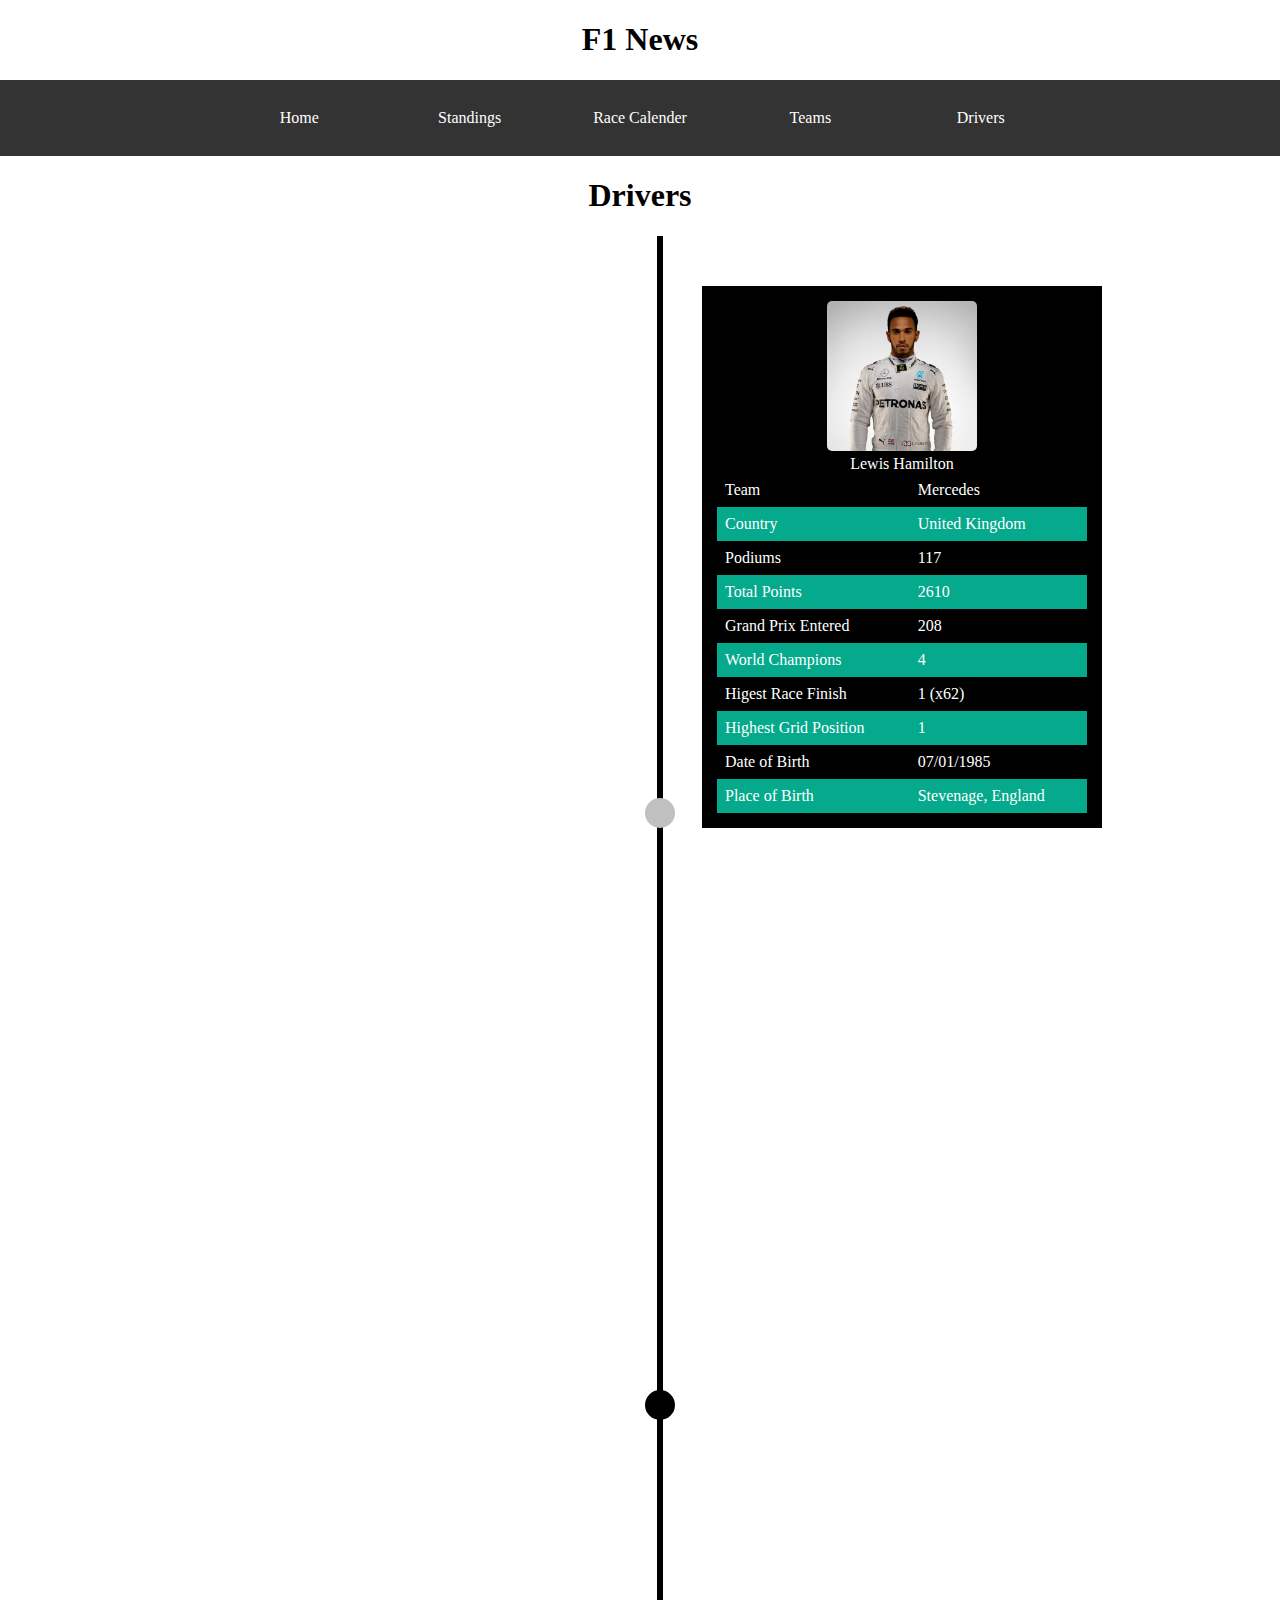
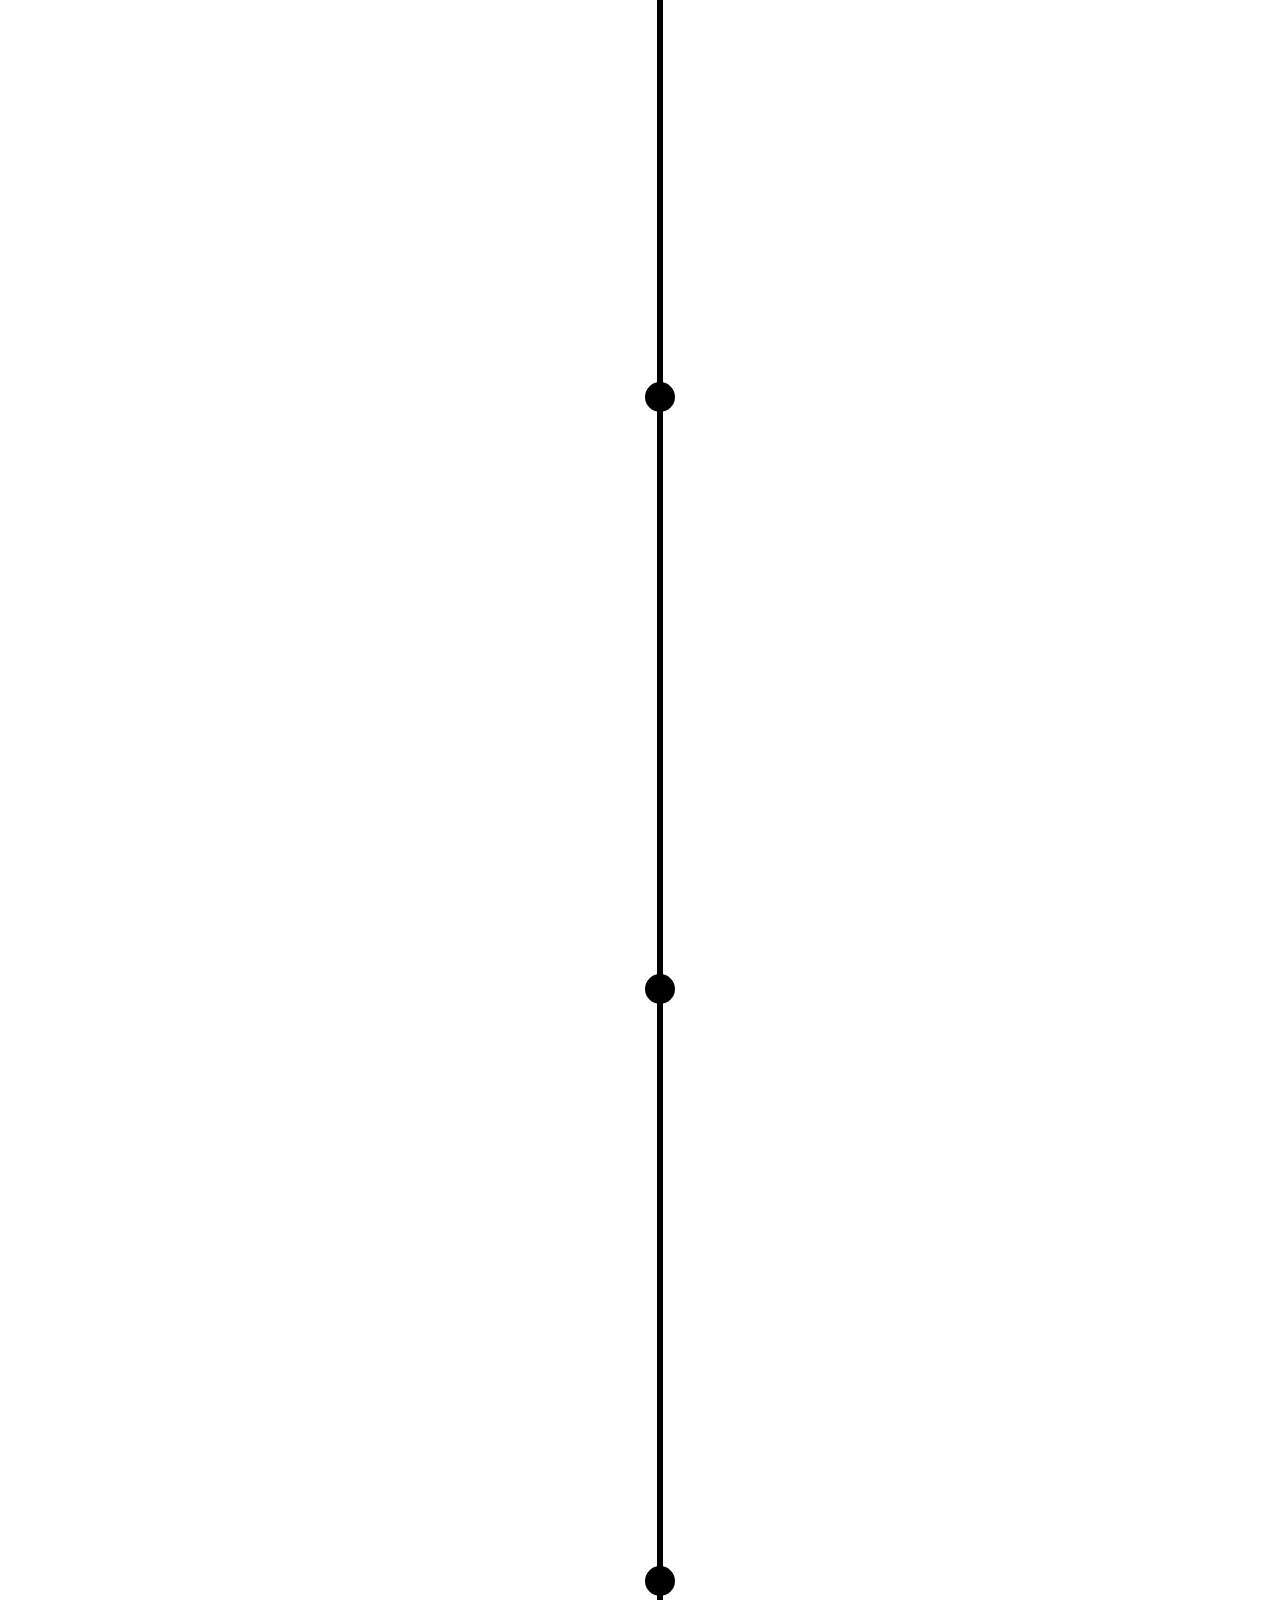
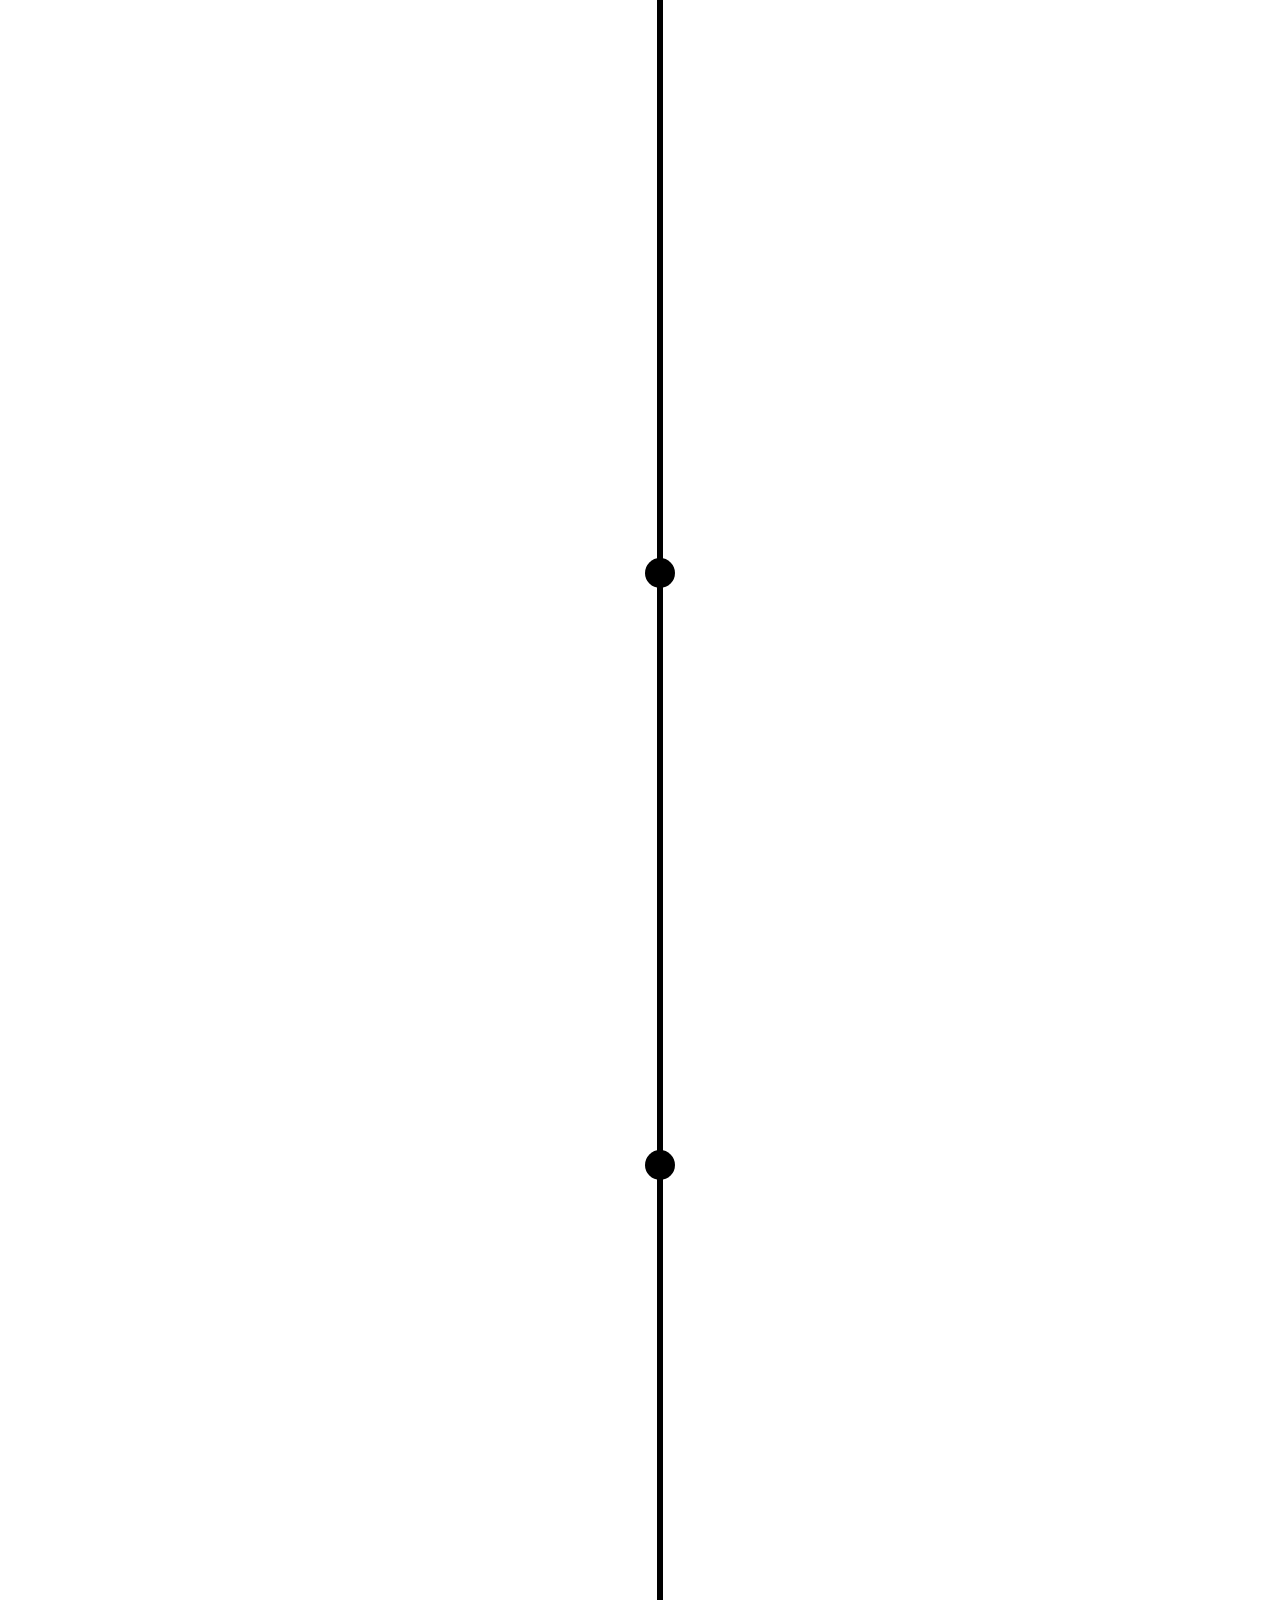
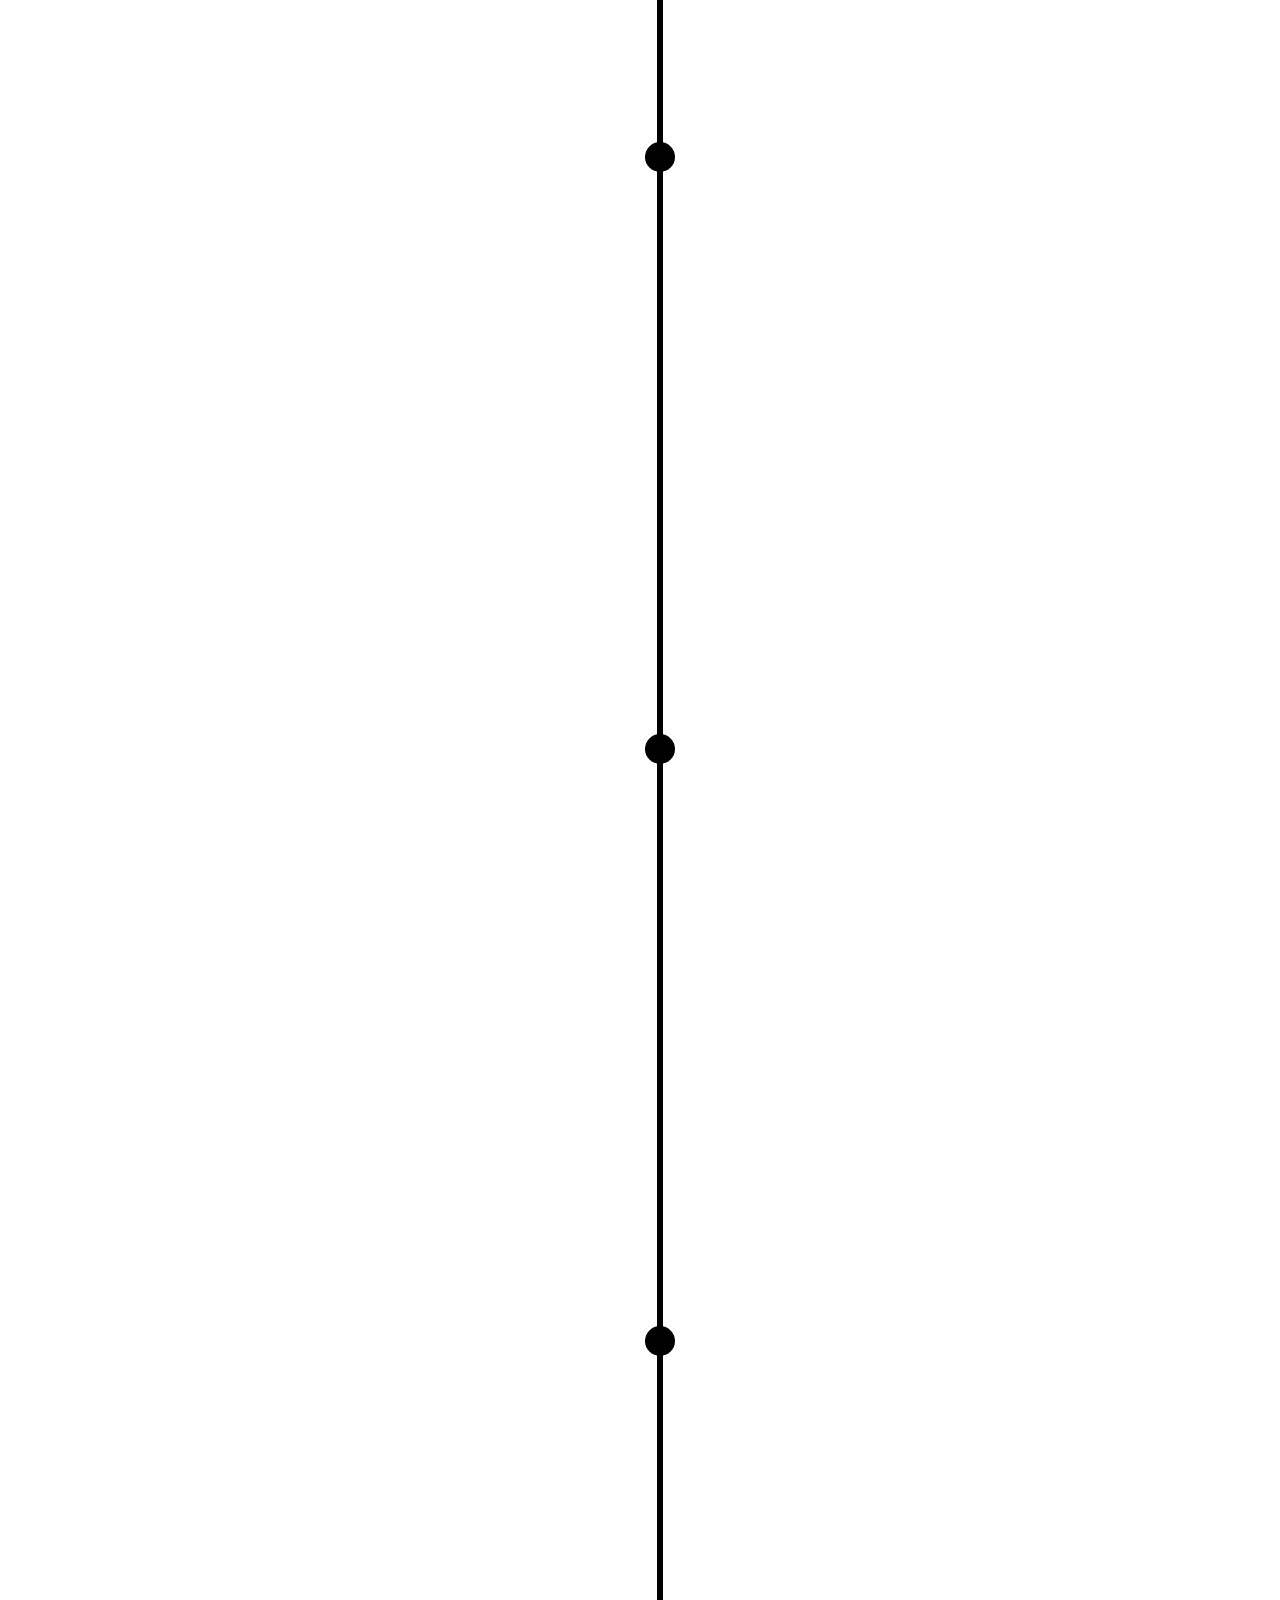
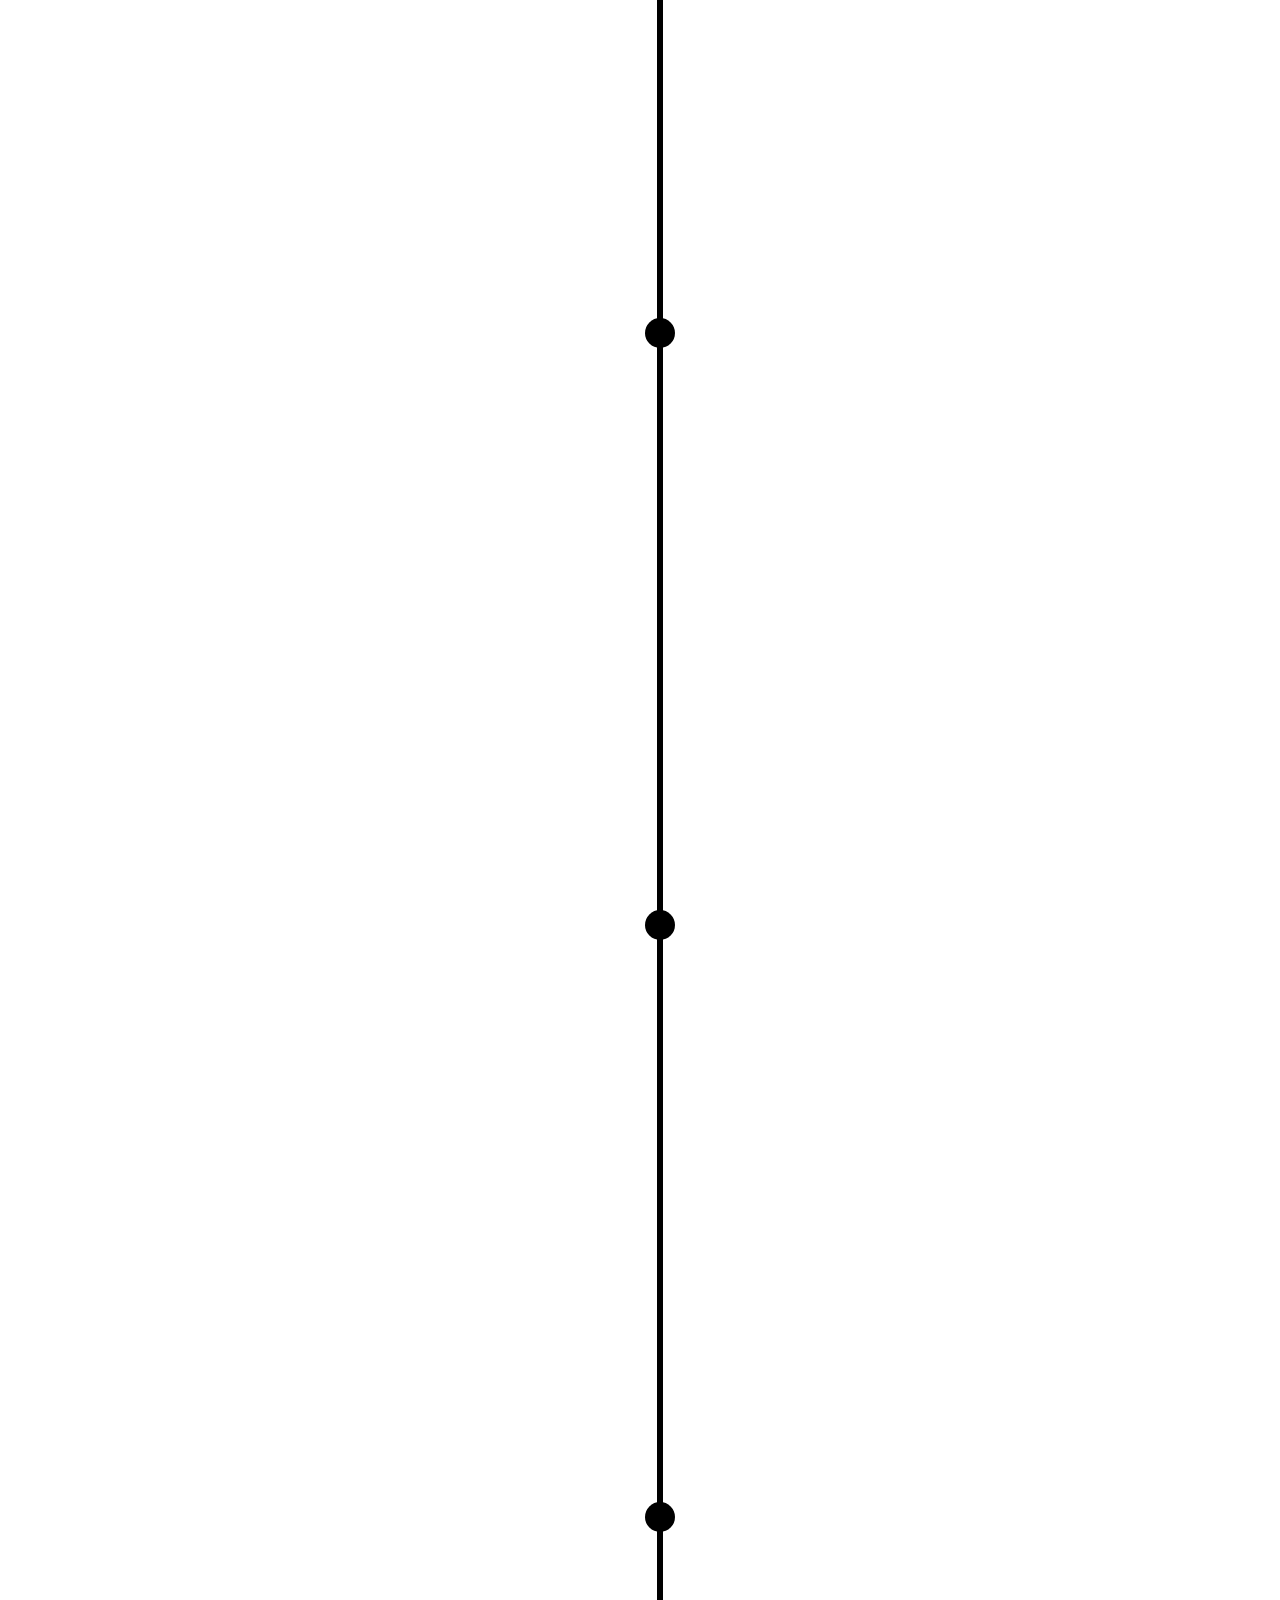
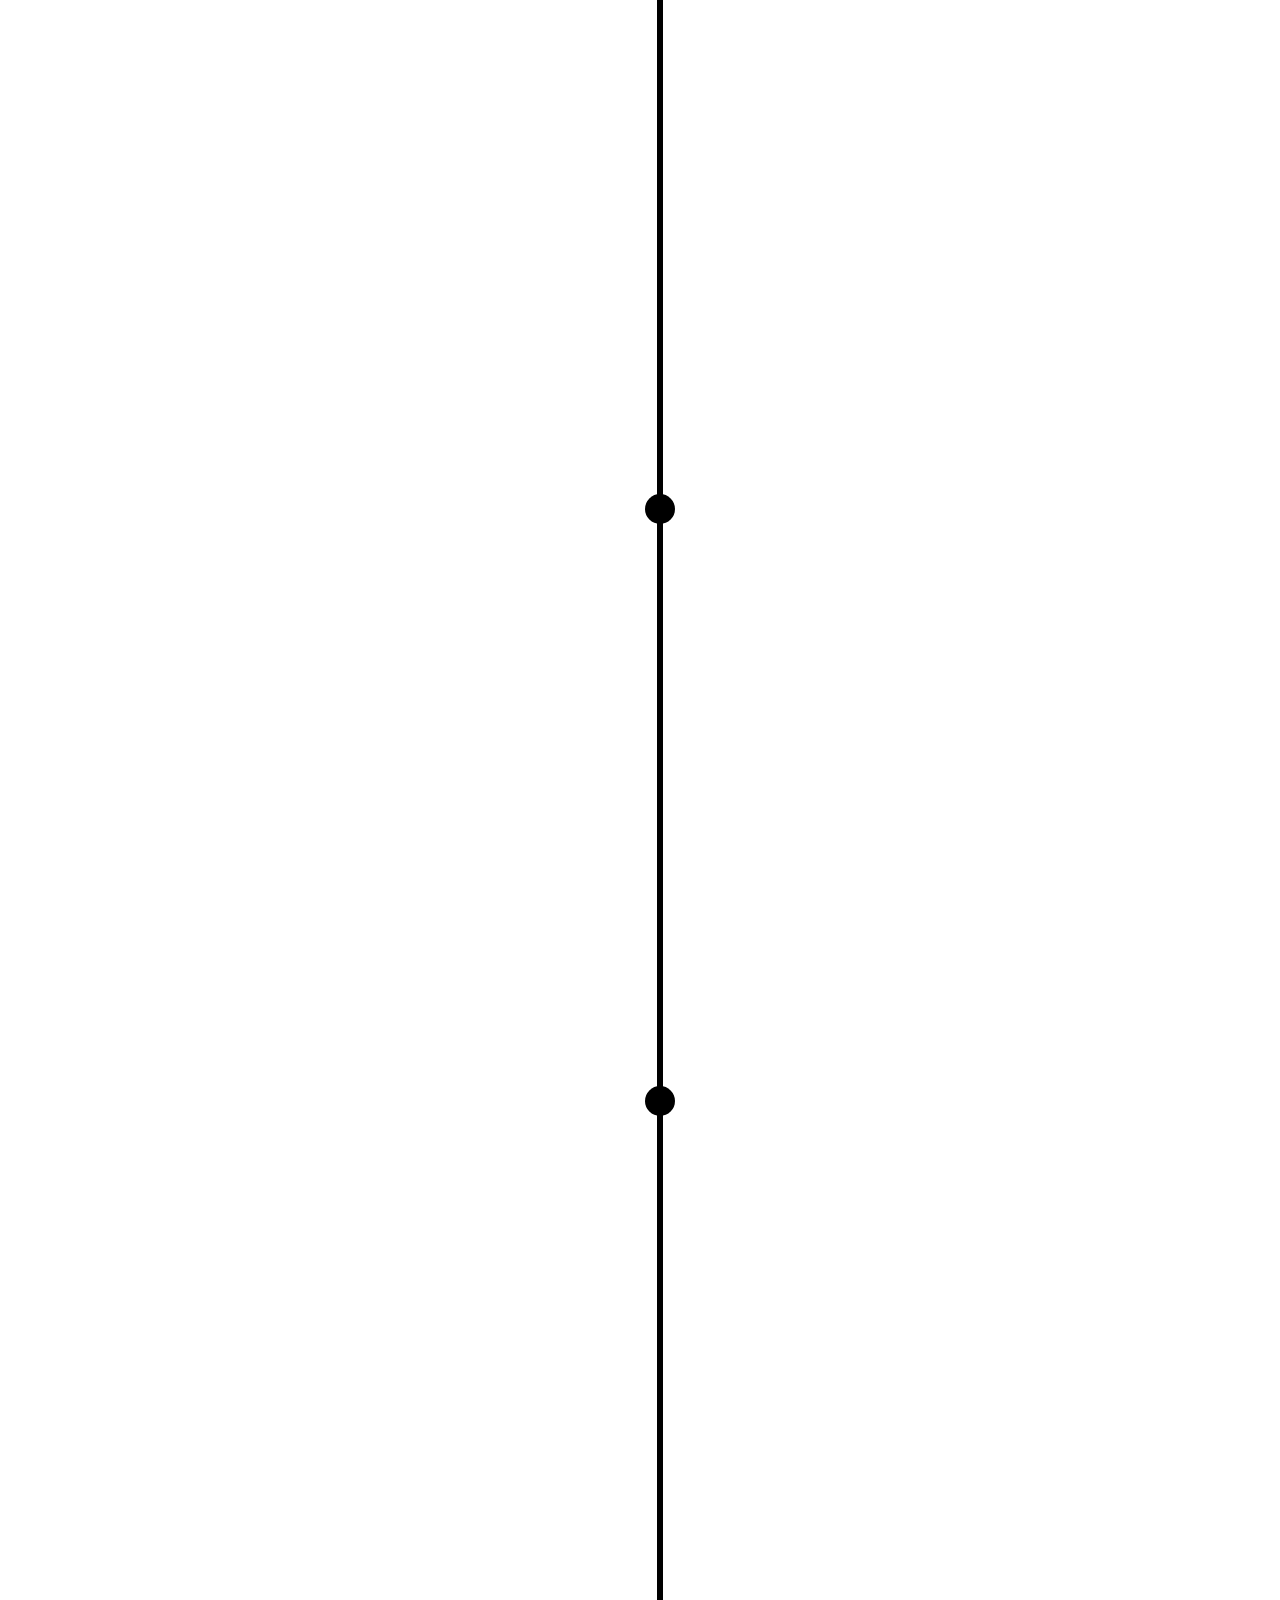
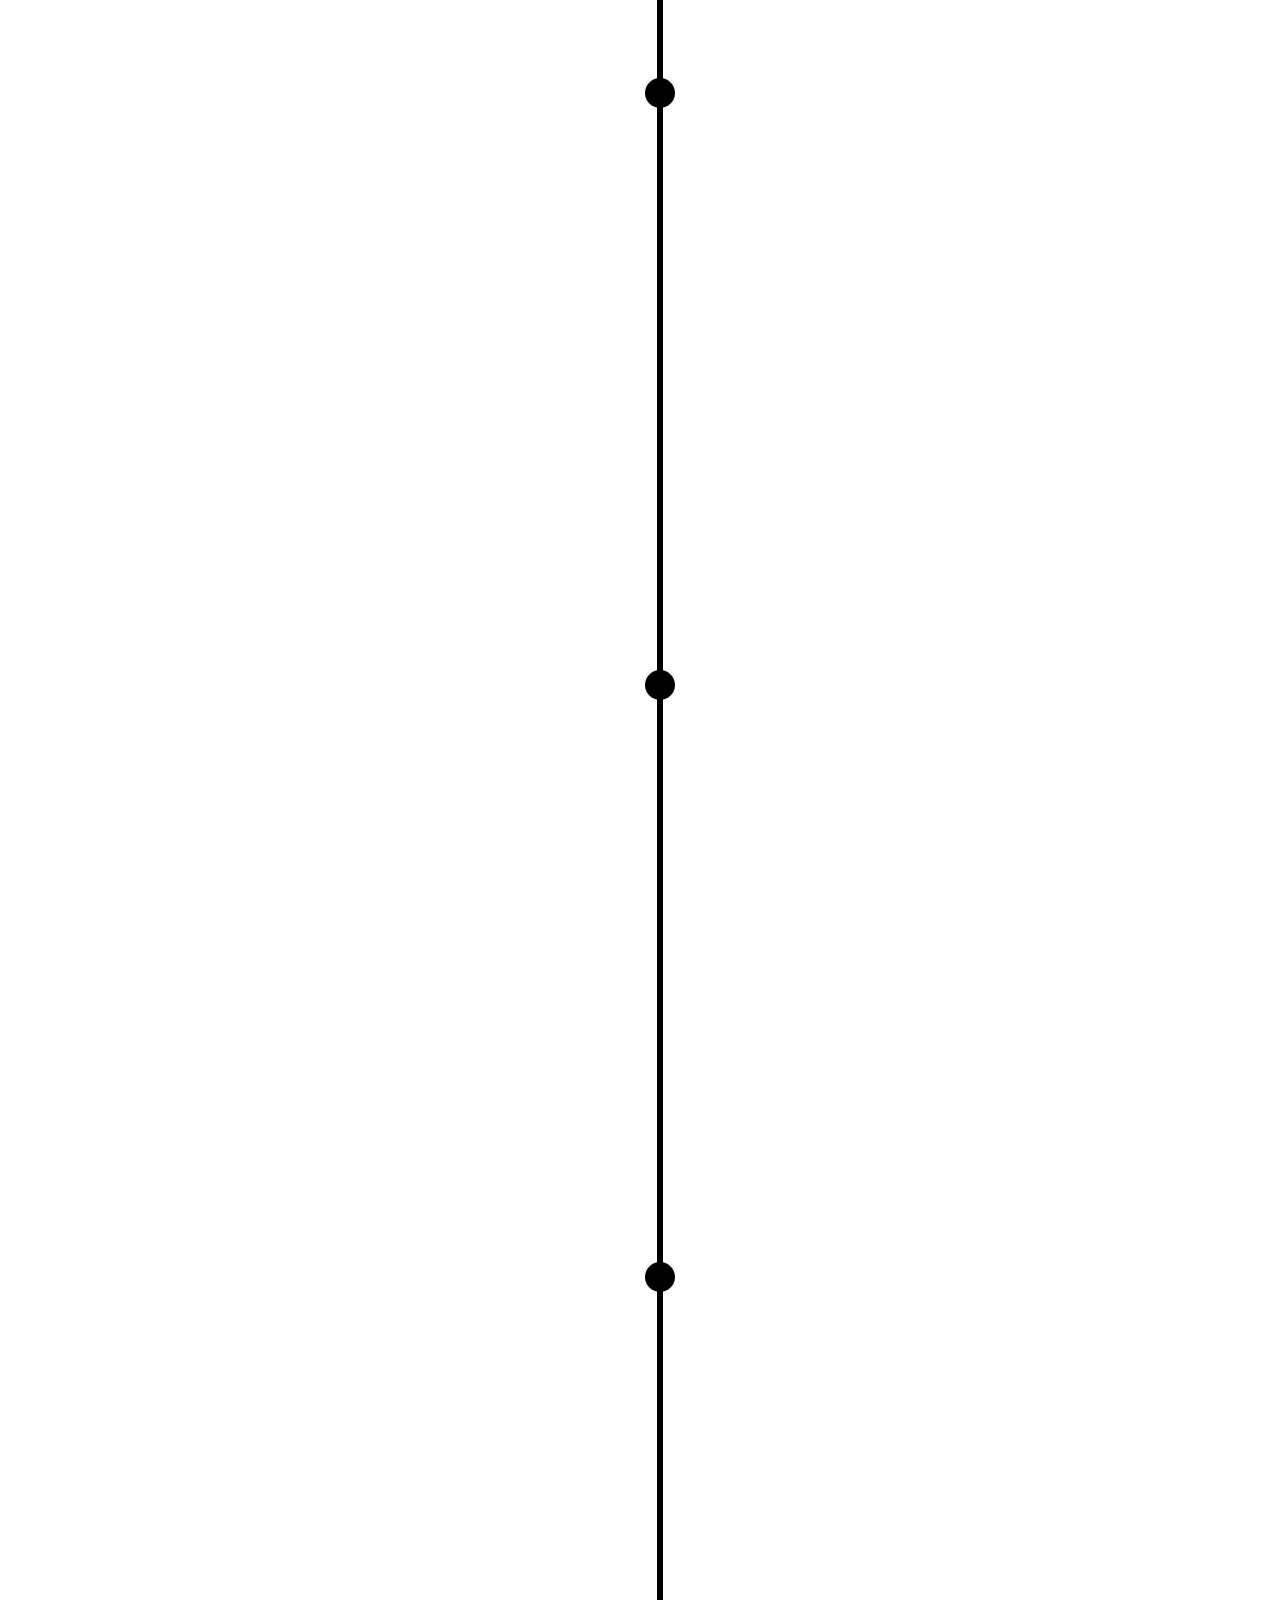
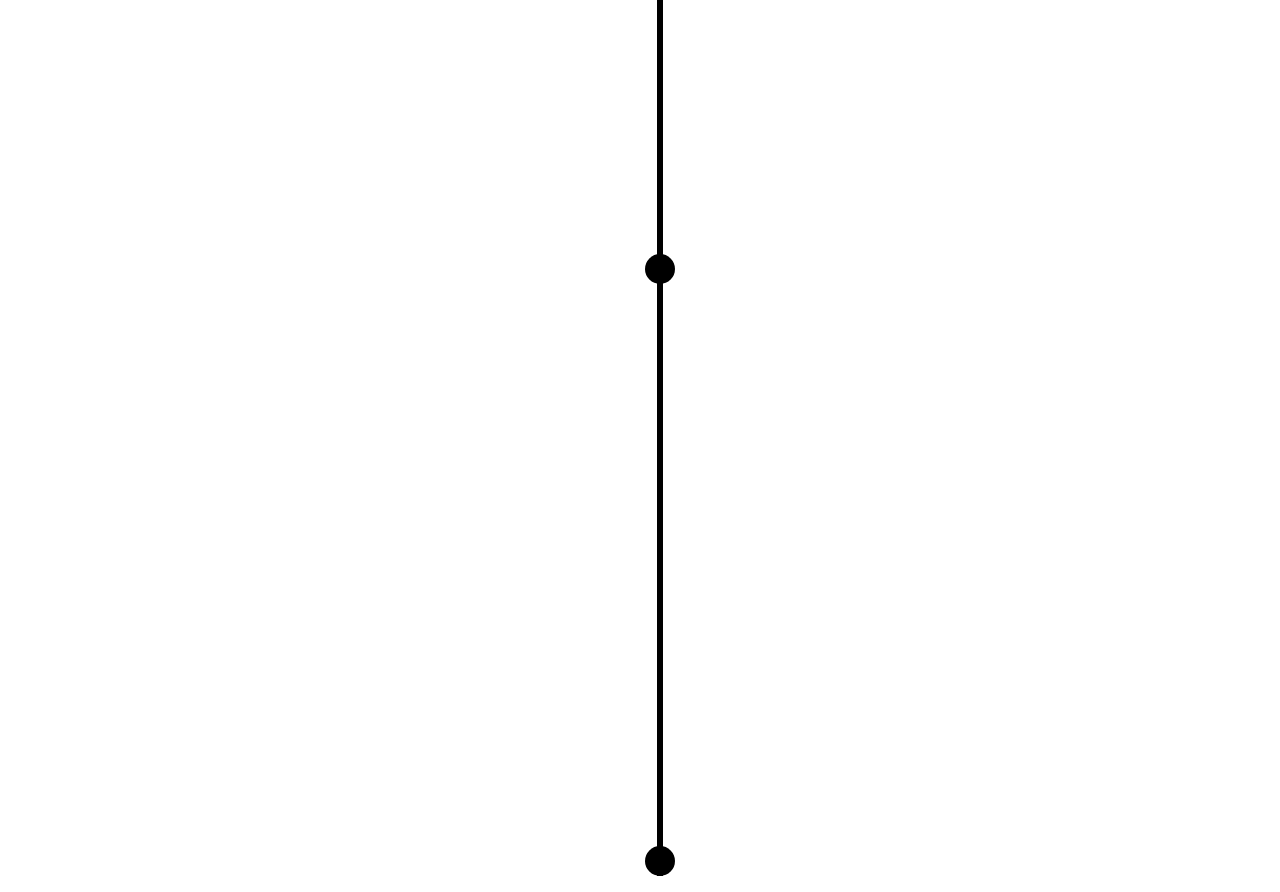
==== commit 21d29dce: "changes to homepage and responsive" ====
--- a/drivers.html
+++ b/drivers.html
@@ -17,7 +17,6 @@
 		<a href="racecalender.html">Race Calender</a>
 		<a href="teams.html">Teams</a>
 		<a href="drivers.html">Drivers</a>
-		<a href="latestnew.html">Latest News</a>
 	</nav>
 	<script src="js/menu.js"></script>
 
--- a/css/style.css
+++ b/css/style.css
@@ -102,13 +102,15 @@
   font-family: Century Gothic;
 }
 
+
   .newscontainer{
-    
-    width: 45%;
-    display: inline-block;
-    height: 300px;
-    width: 100%;
-    background-color: #f1f1f1;
+      display: inline-block;
+      justify-content: center;
+      align-items: center;
+      flex-direction: column;
+      height: auto;
+      width: 90%;
+      background-color: #f1f1f1;
   }
 
 main > input,
@@ -203,6 +205,7 @@
 
 .standings td{
   background: #FAFAFA;
+  cursor: pointer;
   
 }
 
@@ -226,8 +229,91 @@
   border-radius: 0 5px 0 0; 
 }
 
+td .teams {
+  display:none;
+  width:250px;
+  height:150px;  
+}
+
+td img { 
+  display:none;
+  width:150px;
+  height:150px;  
+}
+td:hover img { 
+  position: absolute;
+  z-index: 999;
+  color: rgb(113, 157, 171);
+  background: rgb(255, 255, 255);
+  border: 4px solid rgb(255, 255, 255);
+  border-radius: 5px;
+  text-shadow: rgba(0, 0, 0, 0.0980392) 1px 1px 1px;
+  box-shadow: #333 -4px 4px 16px 2px;
+  -webkit-transition: opacity 100ms ease-in;
+  -o-transition: opacity 100ms ease-in;
+  -moz-transition: opacity 100ms ease-in;
+  transition: opacity 100ms ease-in;
+  pointer-events: none;    
+  display:block;
+  
+}
+
+.social{
+  width:40px;
+  height:40px;
+}
+
+.headline span{ 
+   
+   position: relative;
+   text-align: center;
+   margin: auto; 
+   width: 80%;
+  color: white; 
+   font: bold 20px/25px Helvetica, Sans-Serif; 
+   letter-spacing: -1px;  
+   background: rgb(0, 0, 0); /* fallback color */
+   background: rgba(0, 0, 0, 0.7);
+   padding: 10px; 
+}
+
+.homepage{
+  height: 200px;
+  width: 100%;
+}
+
+figure {
+  margin:auto;
+  width: 90%;
+  background: #aaa;
+  overflow: hidden;
+
+}
+
+
+figcaption {
+  box-sizing: border-box;
+  height: 4em
+  line-height: 1.2em;
+  padding: .25em;
+  transform: translateY(4em);
+  background: #000;
+  color: #fff;
+  /* background: rgba( 255, 255, 255, 0 ); */
+  opacity: 0;
+  transition: all .5s;
+}
+
+
+figure:hover figcaption {
+  transform: translateY(0em);
+  /* background: rgba( 255, 255, 255, .78 ); */
+  opacity: .78;
+}
+
+
 /* For Tablet size (medium size) */
-@media screen and (min-width: 650px) {
+@media screen and (min-width: 600px) {
   nav a {
     width: 44%;
     display: inline-block;
@@ -235,14 +321,14 @@
 
   .newscontainer{
     
-    width: 45%;
-    display: inline-block;
+      display: inline-block;
+      width: 45%;
+      
   }
 
   
 
 }
-
 
 
 /*Second breakpoint desktop size (desktop size)*/
@@ -274,4 +360,8 @@
   width: 45%;
   display: inline-block;
  }
+ .headline span{ 
+   font: bold 24px/45px Helvetica, Sans-Serif; 
+
+ }
 }--- a/css/timeline.css
+++ b/css/timeline.css
@@ -163,6 +163,7 @@
 .mercedes th, td {
     text-align: left;
     padding: 8px;
+
 }
 
 .mercedes tr:nth-child(even) {
@@ -360,13 +361,14 @@
     margin: 0 auto;
   }
   .timeline ul li::after {
-    background: #fff;
+    background: #000;
     transition: background .5s ease-in-out;
   }
   /* Modal Content (image) */
   .modal-content {
     width: 80%;
   }
+
  
 }
 
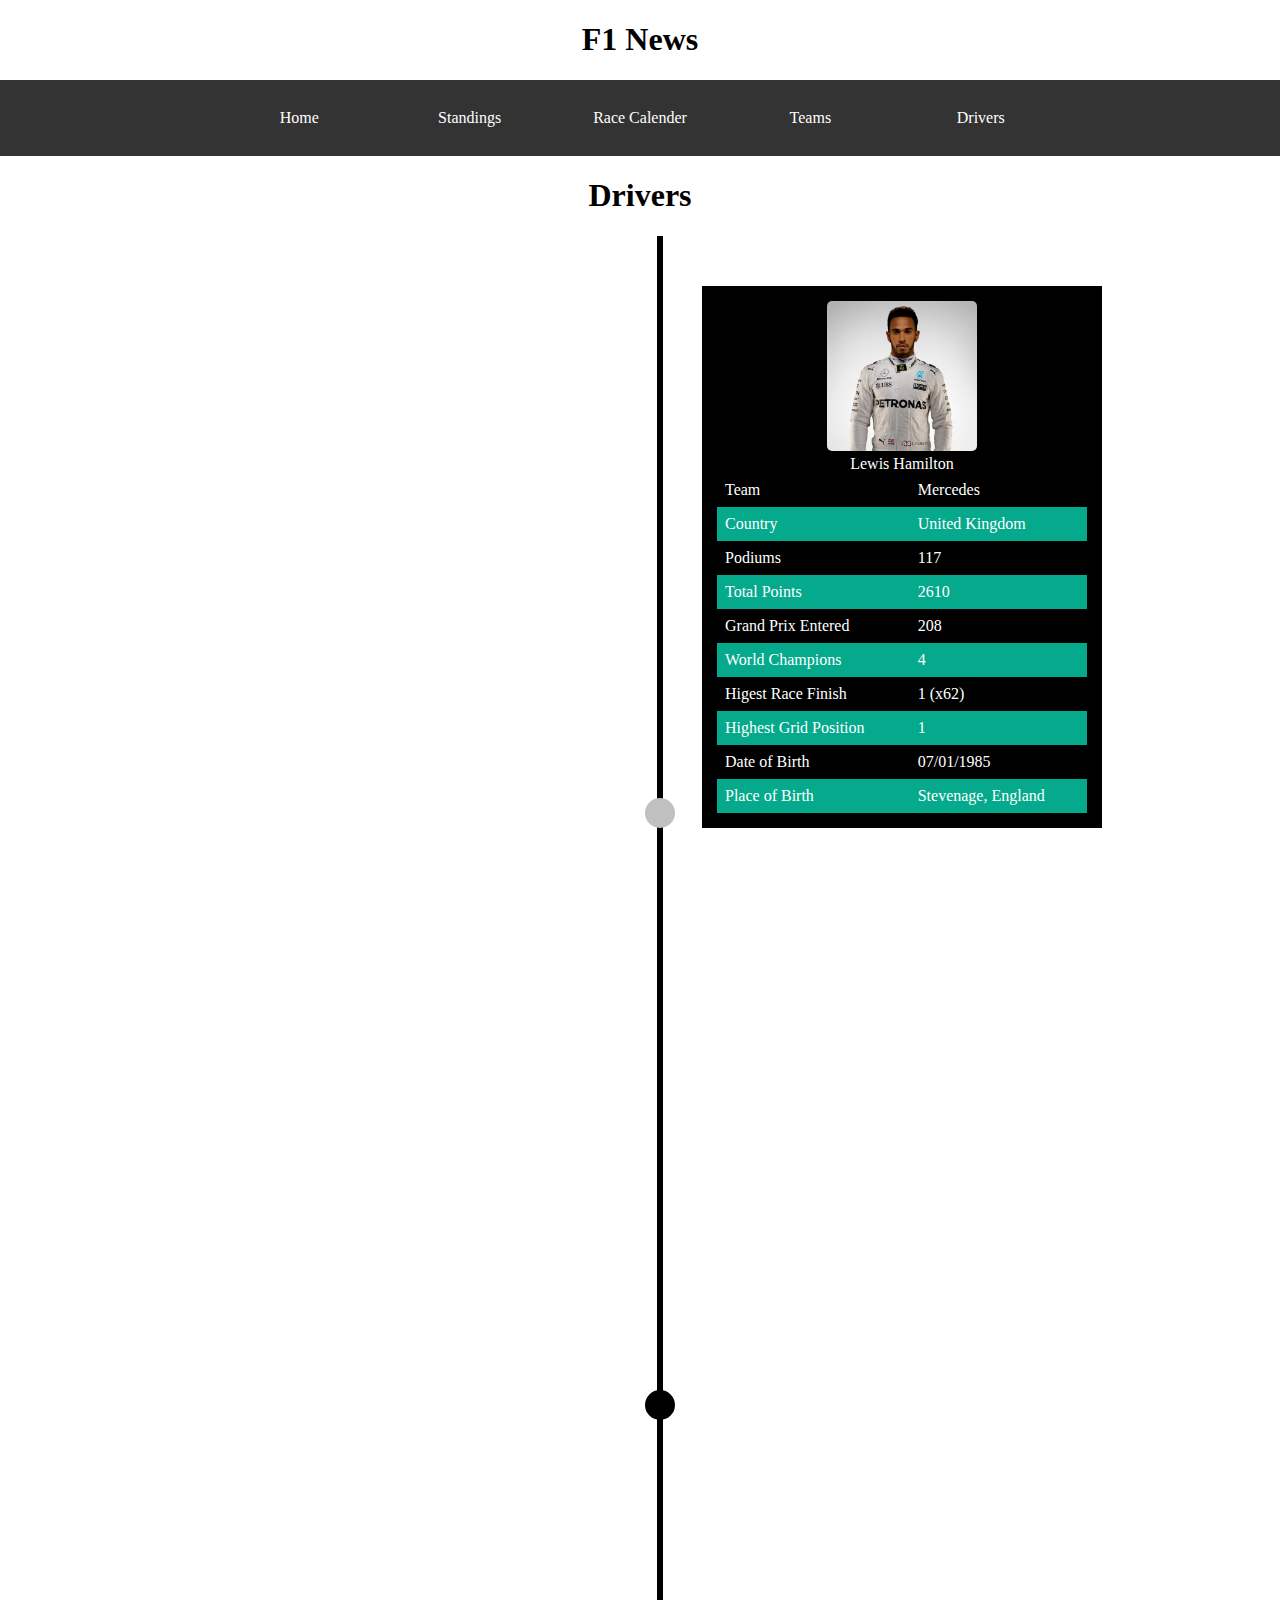
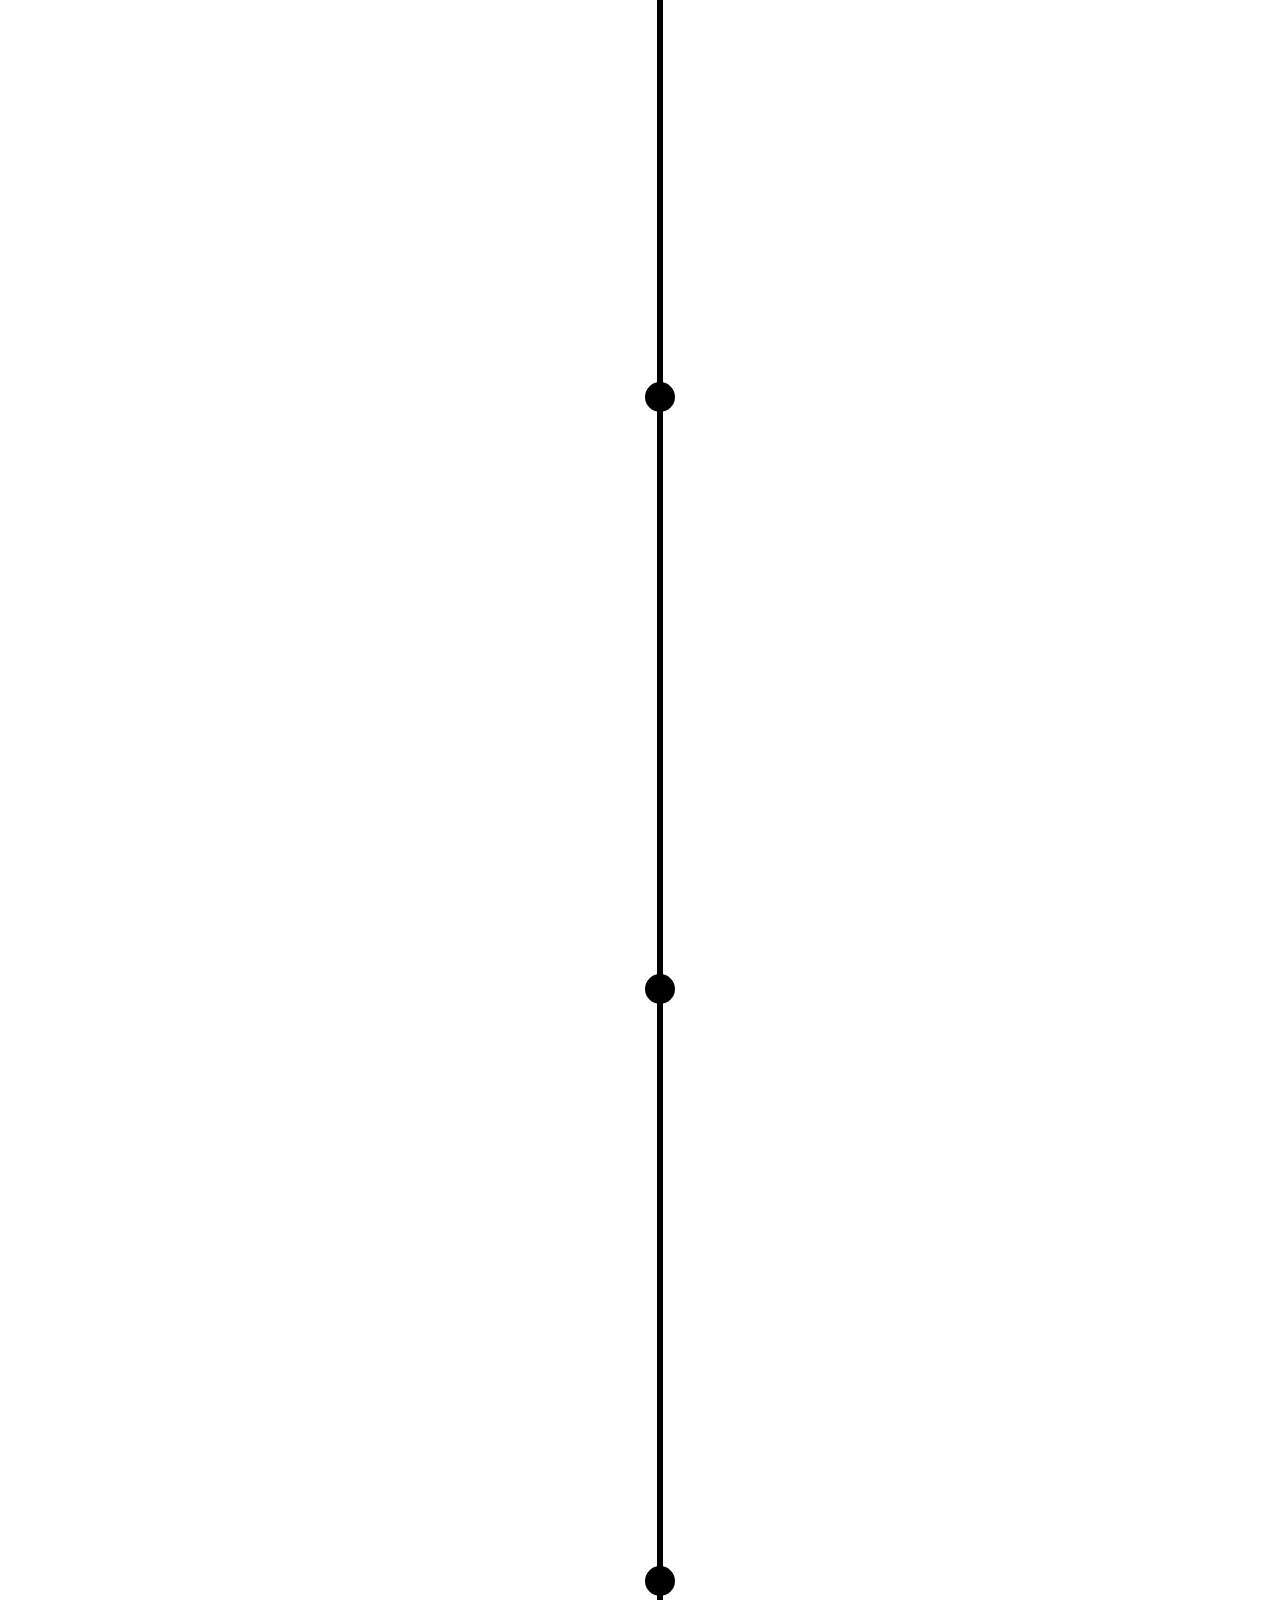
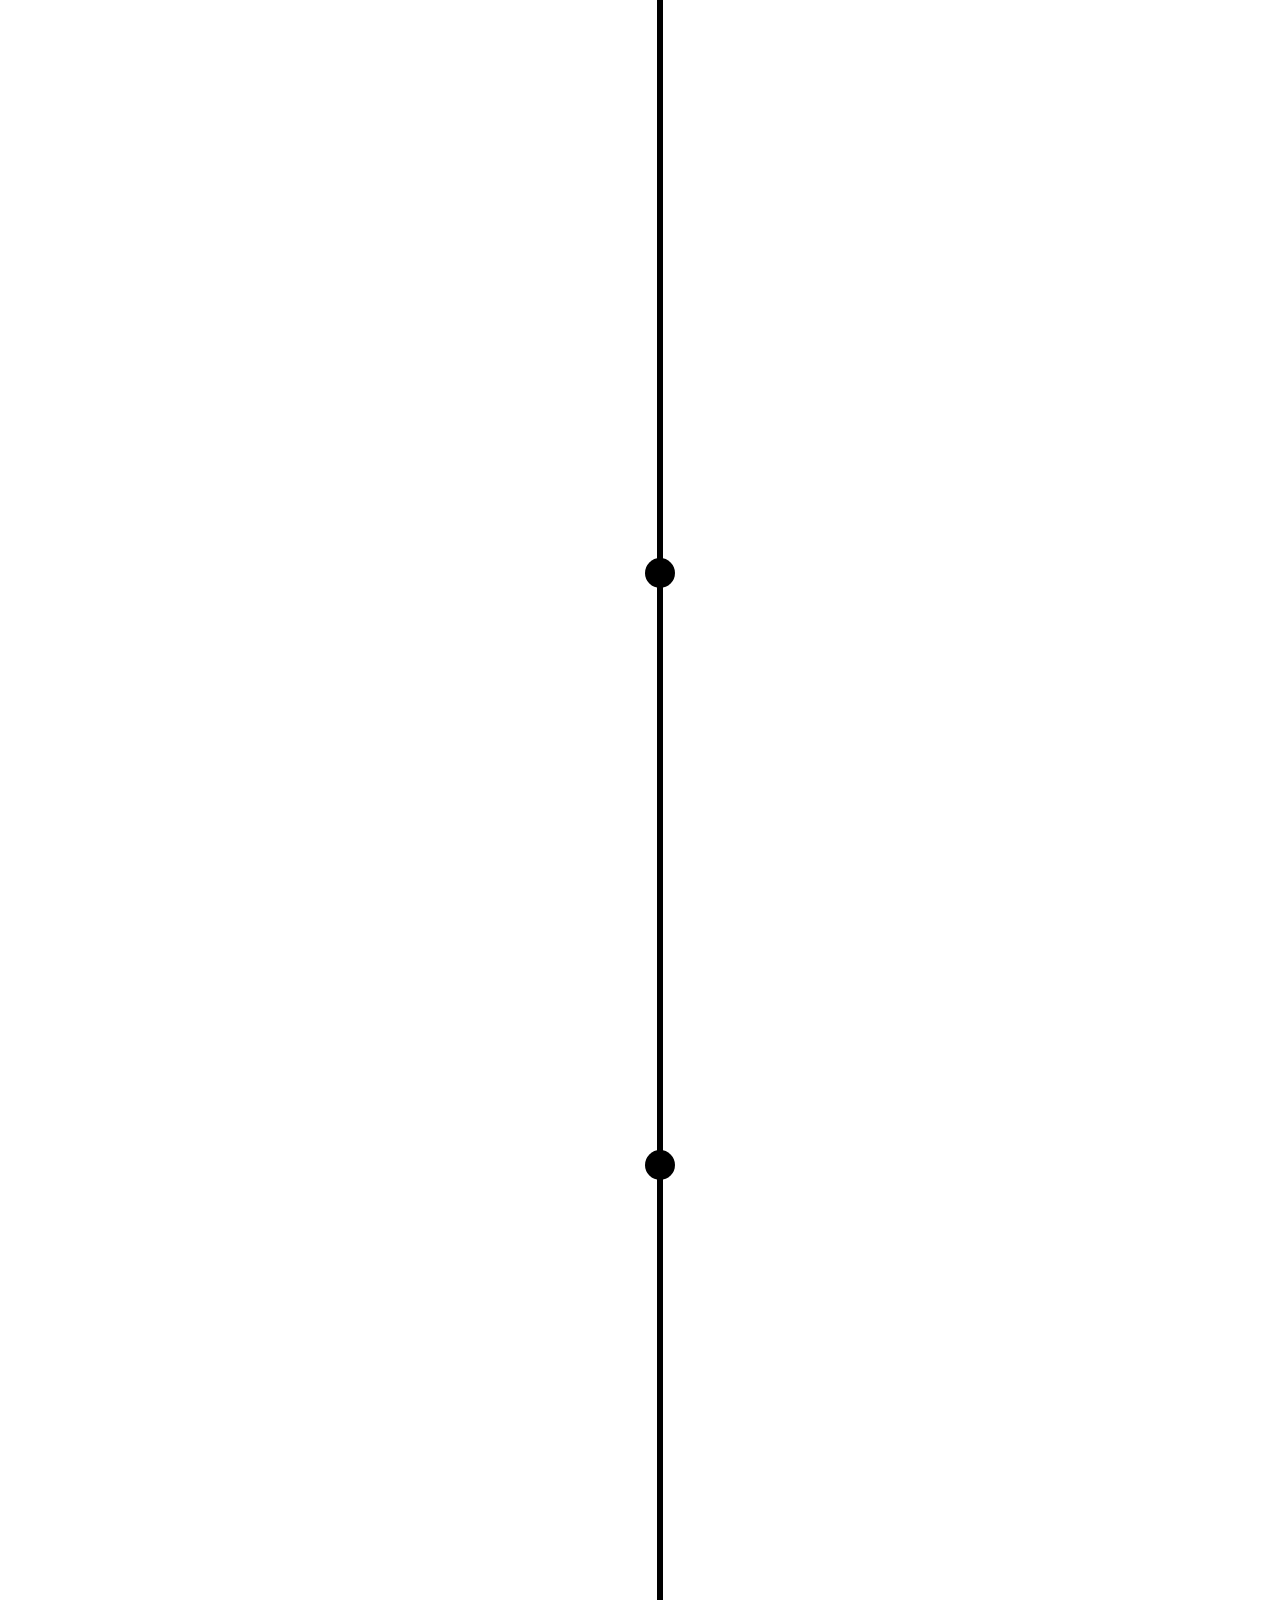
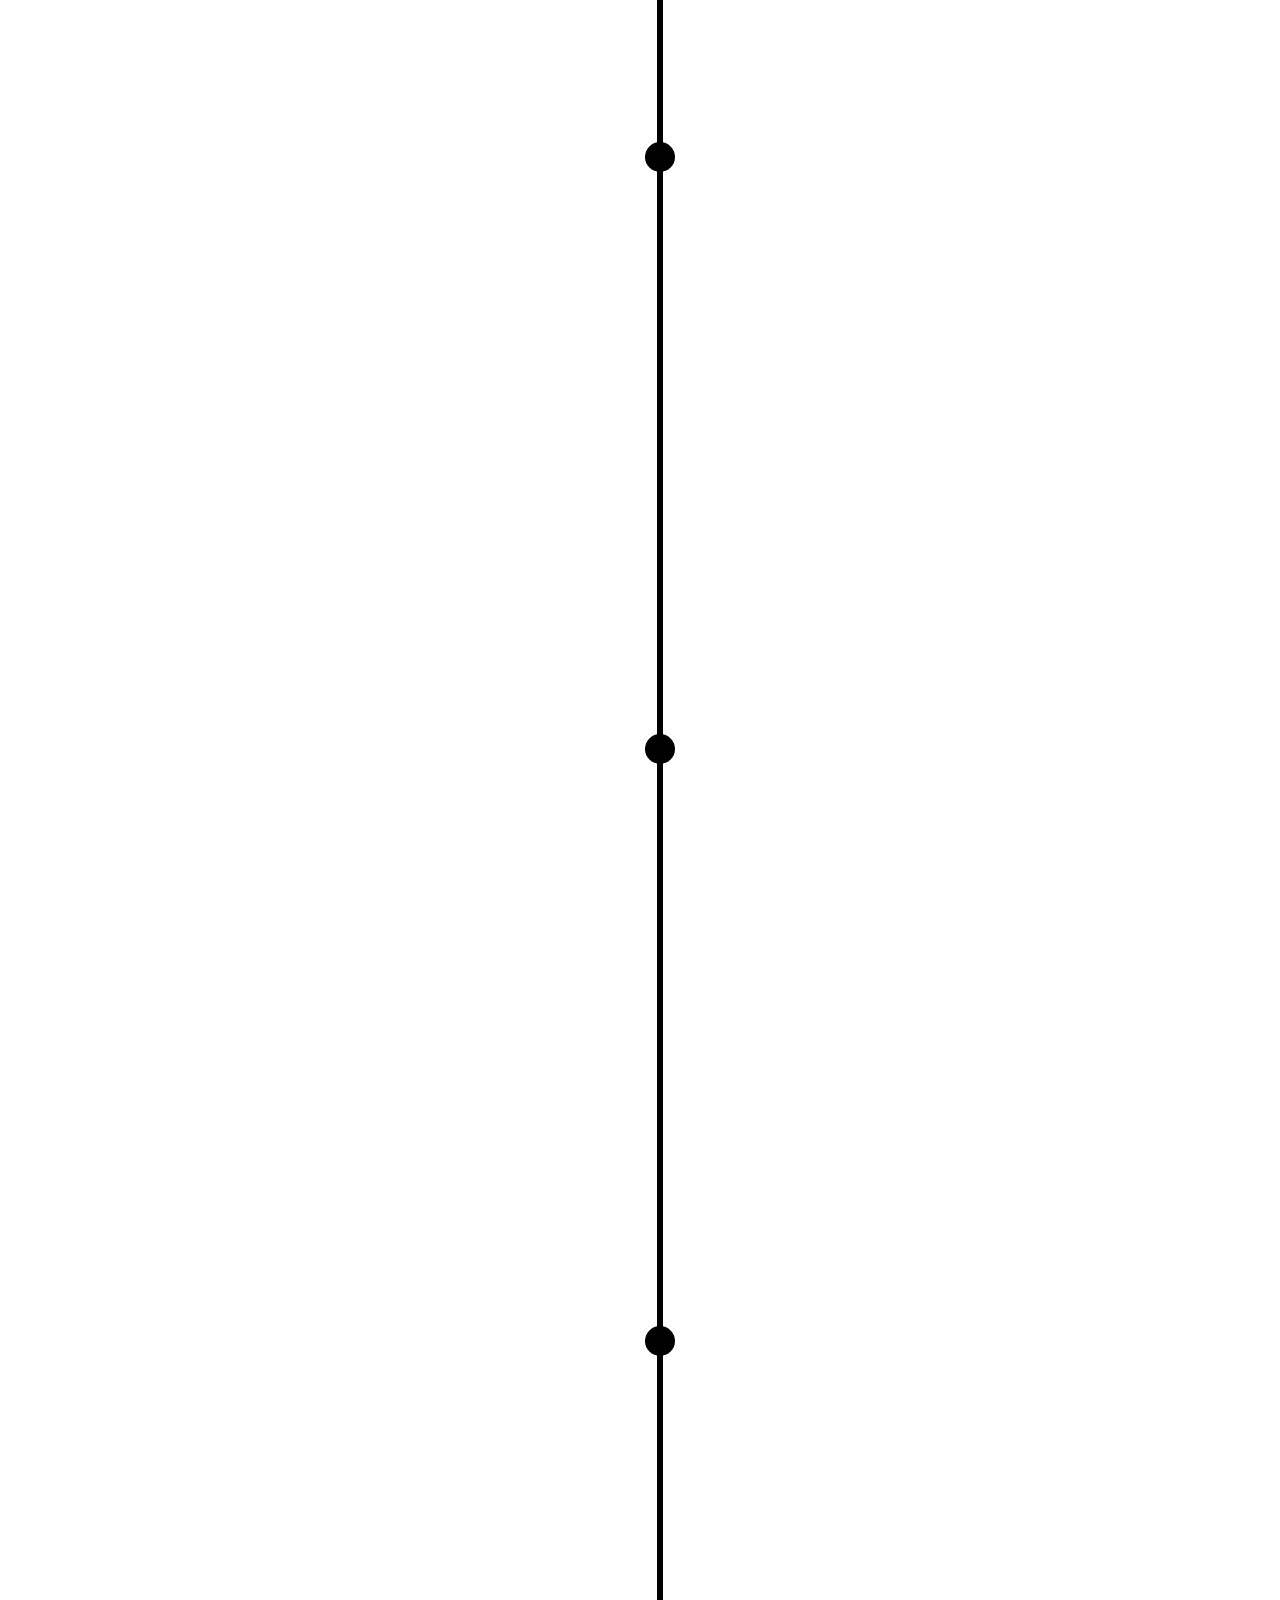
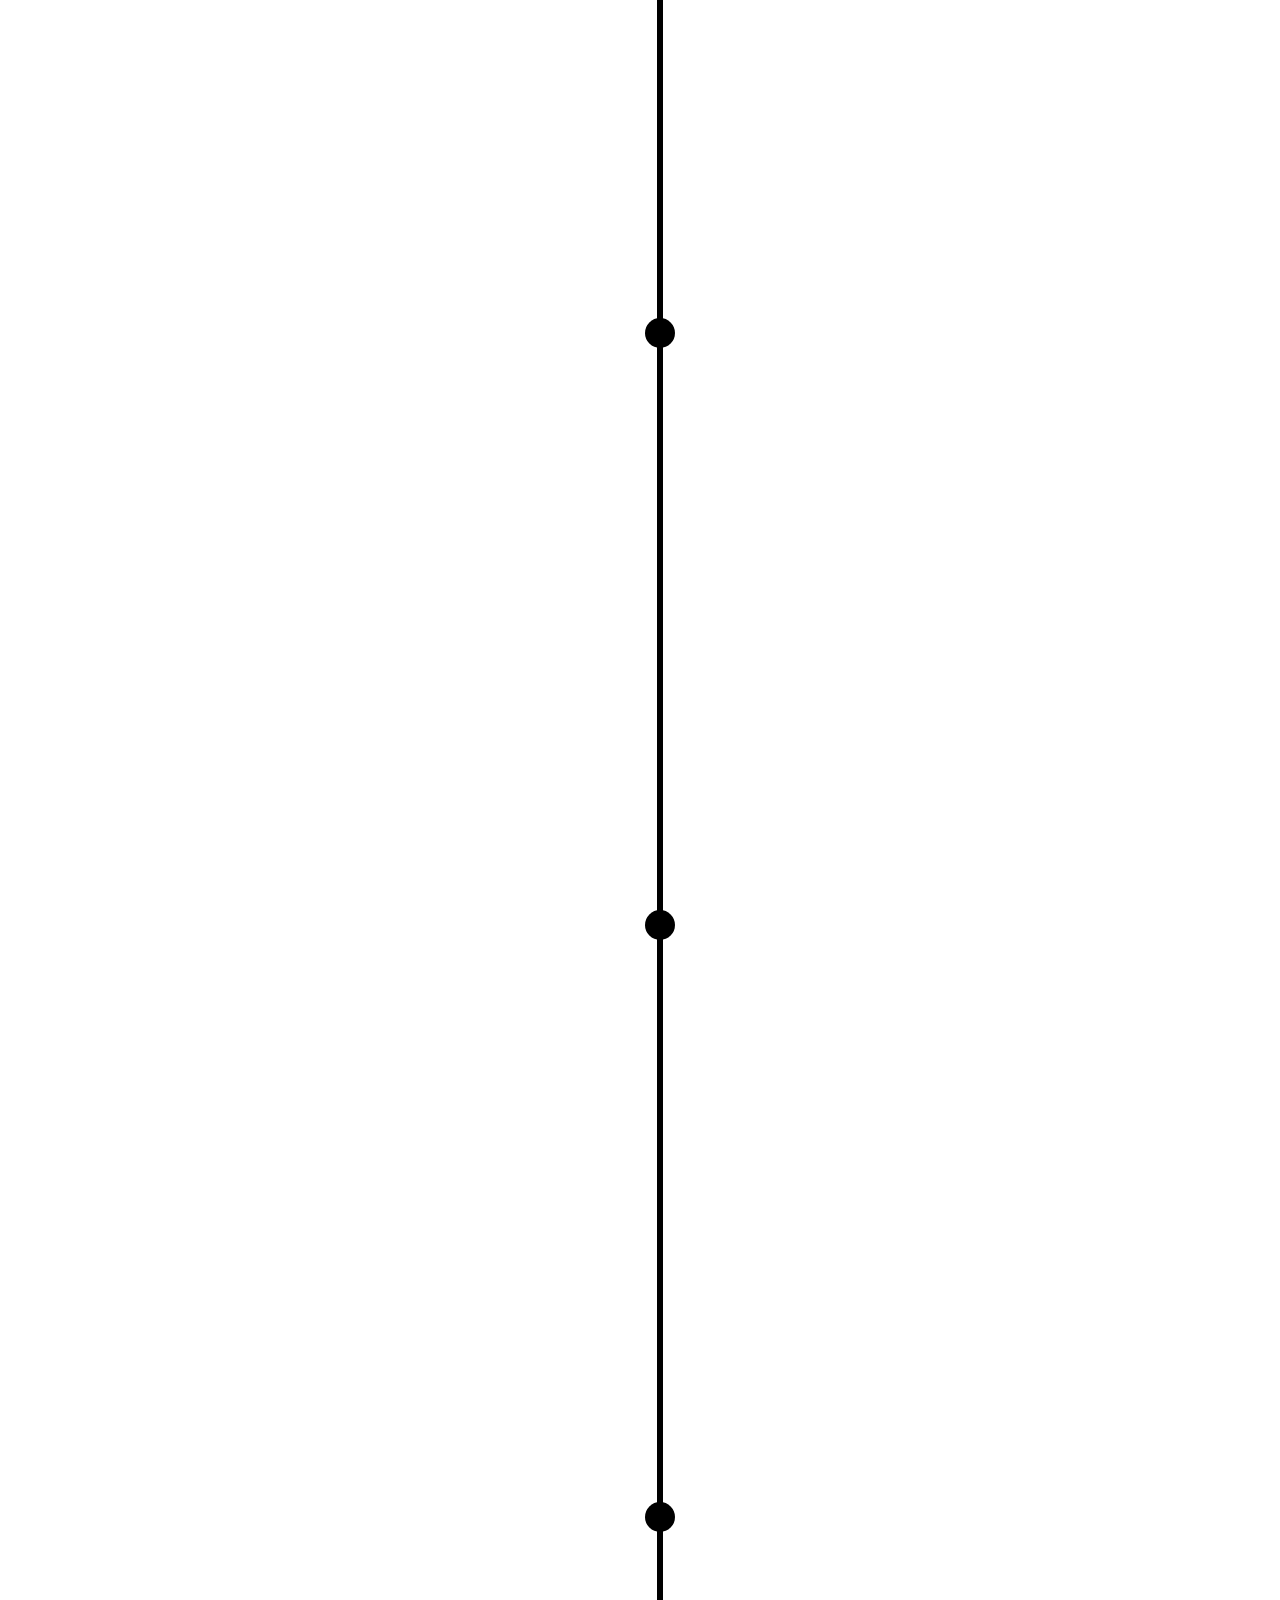
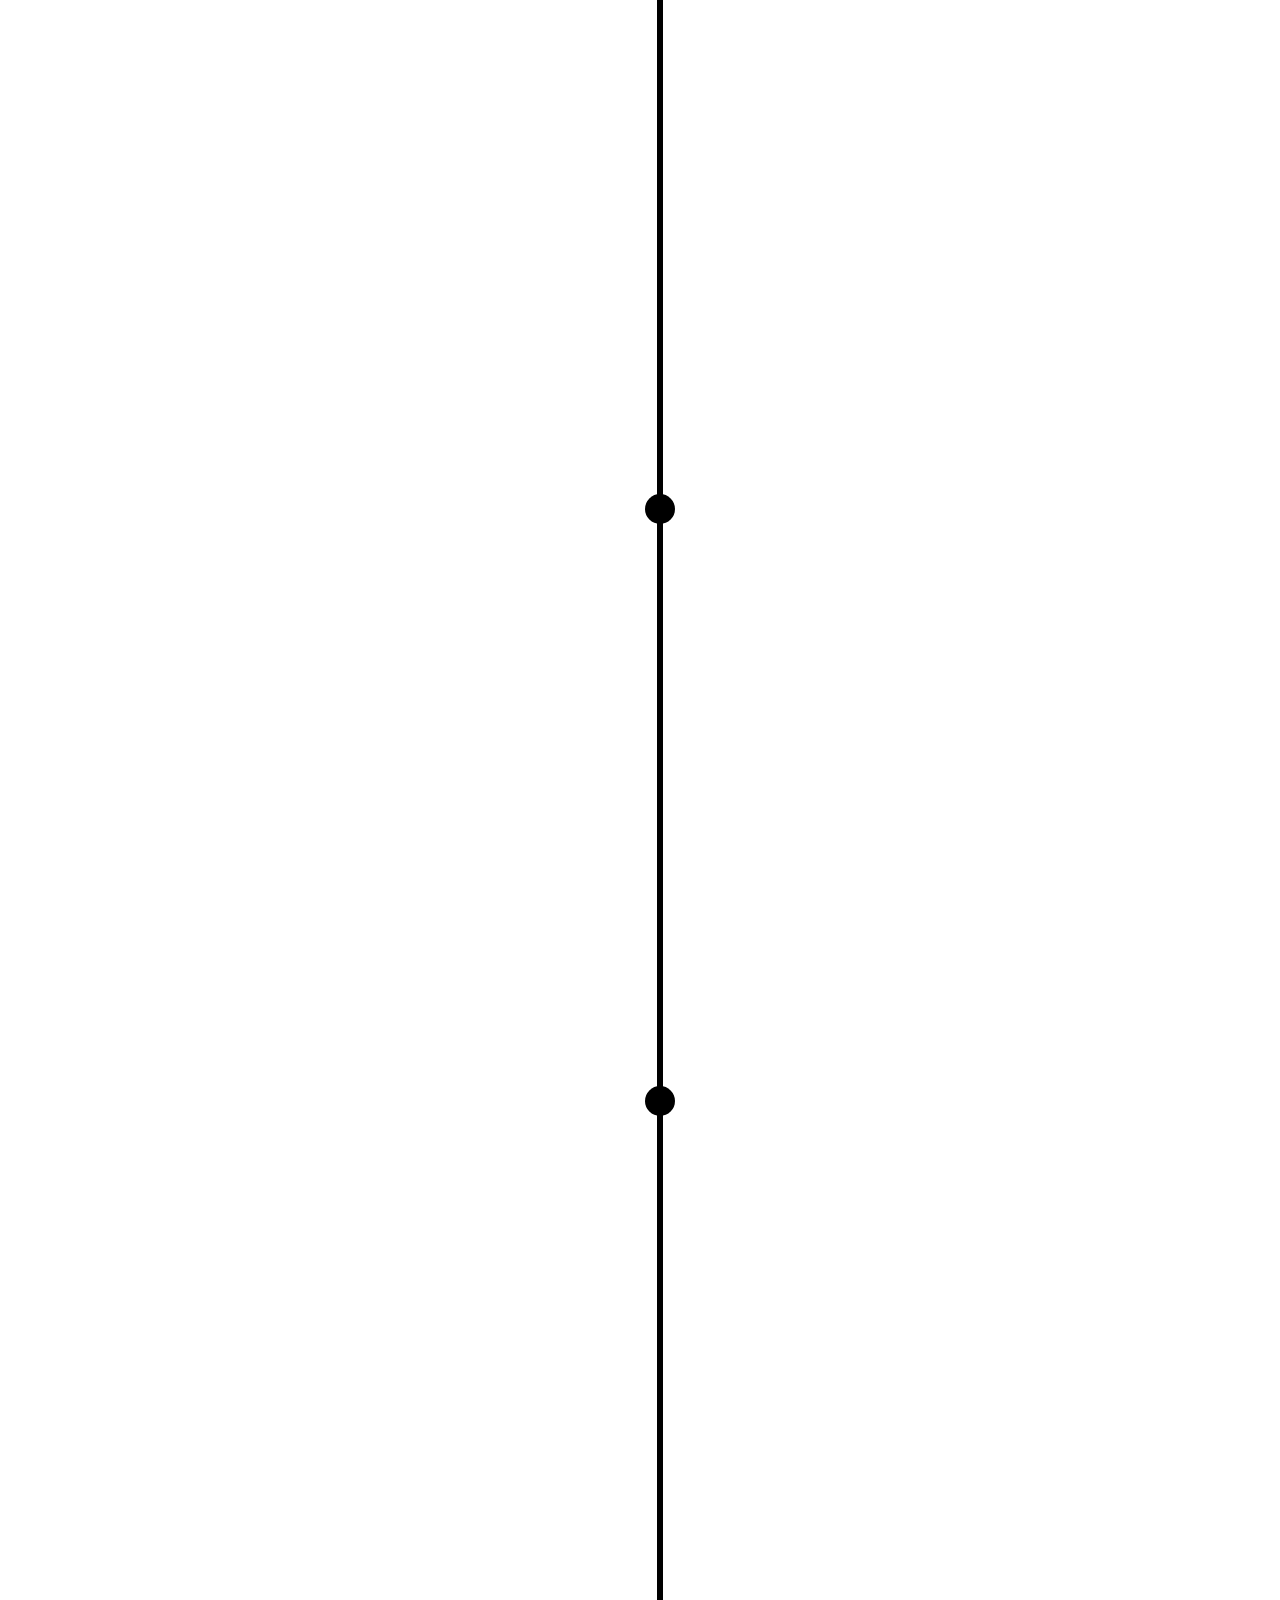
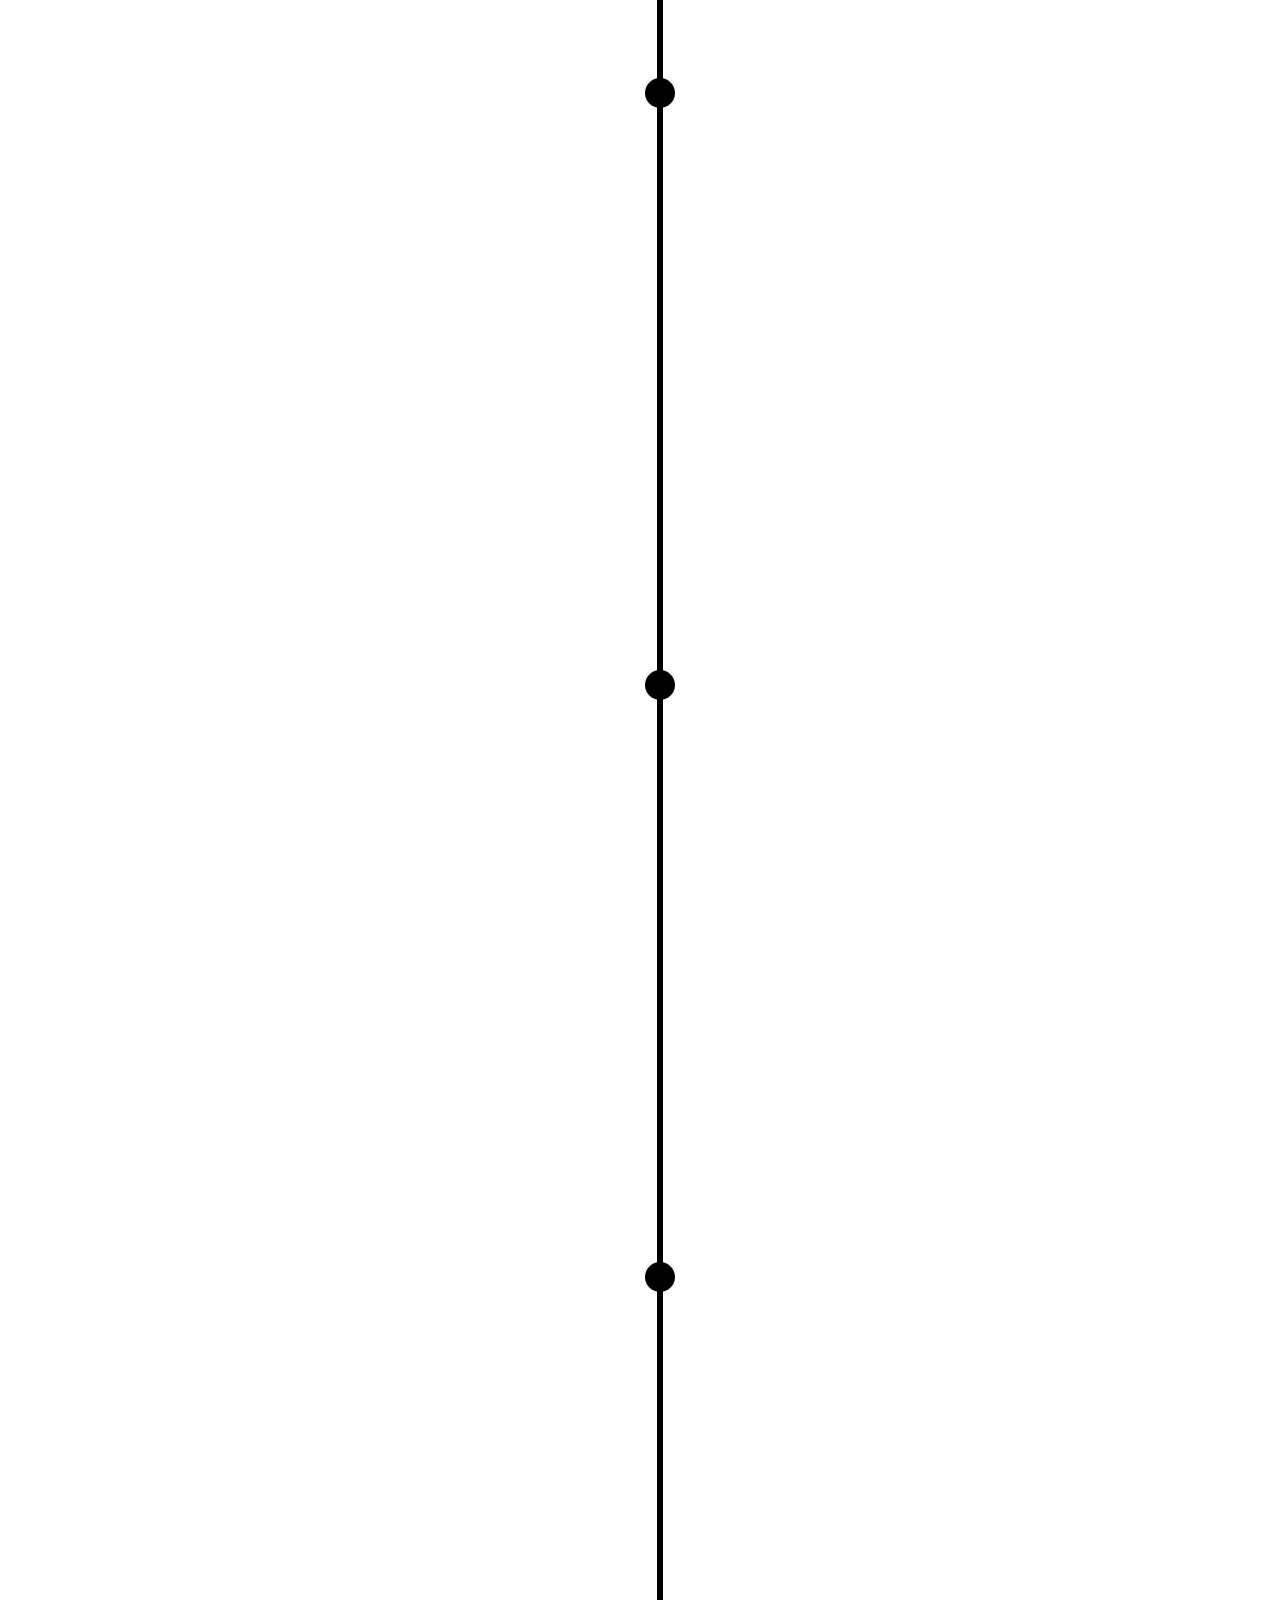
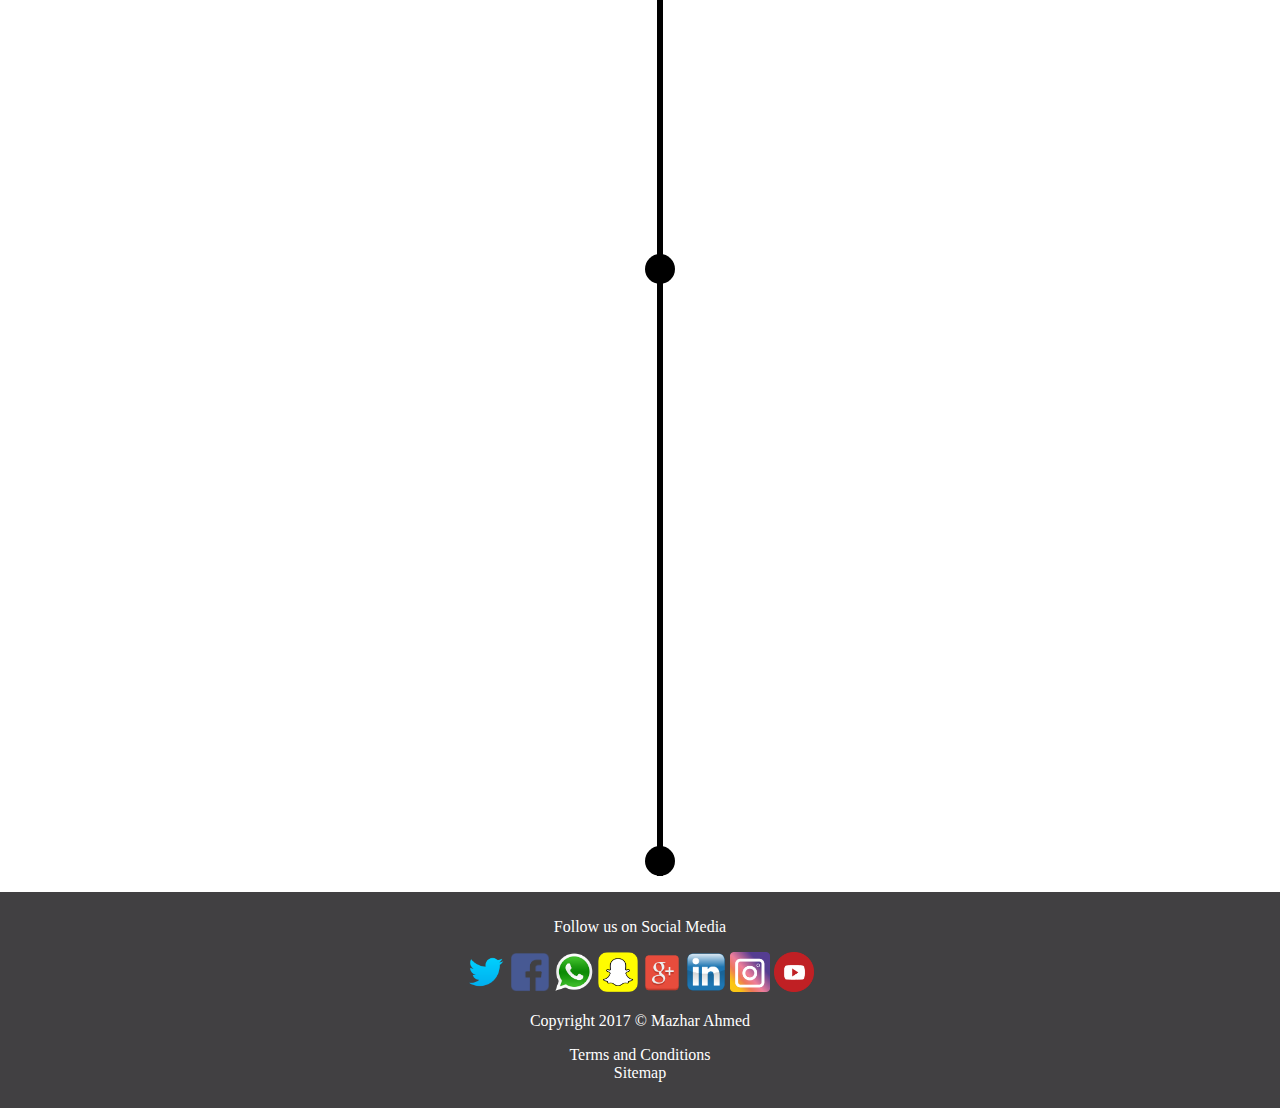
==== commit 0a9e8749: "finished homepage for mobile" ====
--- a/drivers.html
+++ b/drivers.html
@@ -3,6 +3,7 @@
 <html> 
 <head> 
 	<title> Formula 1 </title>
+    <meta name="viewport" content="width=device-width, initial-scale=1">
 	<link rel="stylesheet" href="css/style.css">
 	<link rel="stylesheet" href="css/slideshow.css">
 	<link rel="stylesheet" href="css/timeline.css">
@@ -1040,8 +1041,24 @@
     </section>
     <script src="js/images.js"></script>
     <script src="js/timeline.js"></script>
-	
+	<footer id="footer">
+        
+        <p>Follow us on Social Media</p>
+        <p><a href="https://twitter.com/search-home?lang=en-gb"><img class="social" src="icons/twitter.png" alt="Twitter Icon" ></a>
+        <a href="https://en-gb.facebook.com/"><img class="social" src="icons/fb.png" alt="Facebook Icon" ></a>
+        <a href="https://www.whatsapp.com/"><img class="social" src="icons/whatsapp.png" alt="Whatsapp Icon" ></a>
+        <a href="https://www.snapchat.com/l/en-gb/"><img class="social" src="icons/snapchat.png" alt="Snapchat Icon" ></a>
+        <a href="https://plus.google.com/discover"><img class="social" src="icons/google.png" alt="Google+ Icon" ></a>
+        <a href="https://uk.linkedin.com/"><img class="social" src="icons/linkedin.png" alt="Linkedin Icon" ></a>
+        <a href="https://www.instagram.com/?hl=en"><img class="social" src="icons/insta.png" alt="Instagram Icon" ></a>
+        <a href="https://www.youtube.co.uk/?hl=en"><img class="social" src="icons/youtube.png" alt="YouTube Icon" ></a></p>
+        <p><a>Copyright 2017 &copy; Mazhar Ahmed</a></p>
+        <p><a>Terms and Conditions</a><br>
+            <a>Sitemap</a>
+        </p>
+    </footer>
 </body>
 
 
+
 </html>--- a/css/style.css
+++ b/css/style.css
@@ -64,6 +64,11 @@
   background-color: #414042;
   padding: 10px;
   text-align: center;
+  color:#fff;
+}
+
+#footer a {
+  color: #fff;
 }
 
 .maintable {
@@ -269,22 +274,22 @@
    text-align: center;
    margin: auto; 
    width: 80%;
-  color: white; 
-   font: bold 20px/25px Helvetica, Sans-Serif; 
+   color: white; 
+   font: bold 19px/24px Helvetica, Sans-Serif; 
    letter-spacing: -1px;  
    background: rgb(0, 0, 0); /* fallback color */
    background: rgba(0, 0, 0, 0.7);
-   padding: 10px; 
+   padding: 7px; 
 }
 
 .homepage{
-  height: 200px;
+  height: auto;
   width: 100%;
 }
 
 figure {
   margin:auto;
-  width: 90%;
+  width: 100%;
   background: #aaa;
   overflow: hidden;
 
@@ -312,6 +317,39 @@
 }
 
 
+.slideshow {
+  text-align: left;
+  width: 100%; /* altering this breaks the centering??? */
+  height: 200px;
+  overflow: hidden;
+  position: relative;
+}
+
+
+
+.slideshow img {
+  position: absolute;
+  width: 100%;
+  animation: round 16s infinite;
+  opacity: 0;
+}
+
+
+
+@keyframes round {
+  25% {
+    opacity: 1;
+  }
+  40% {
+    opacity: 0;
+  }
+}
+
+
+img:nth-child(1) { animation-delay: 8s; }
+img:nth-child(2) { animation-delay: 4s; }
+img:nth-child(3) { animation-delay: 0s; }
+
 /* For Tablet size (medium size) */
 @media screen and (min-width: 600px) {
   nav a {
@@ -320,10 +358,8 @@
   }
 
   .newscontainer{
-    
-      display: inline-block;
-      width: 45%;
-      
+    display: inline-block;
+    width: 45%;
   }
 
   
--- a/css/slideshow.css
+++ b/css/slideshow.css
@@ -9,7 +9,6 @@
 .mySlides {
     display: none;
 }
-
 
 /* Fading animation */
 .fade {
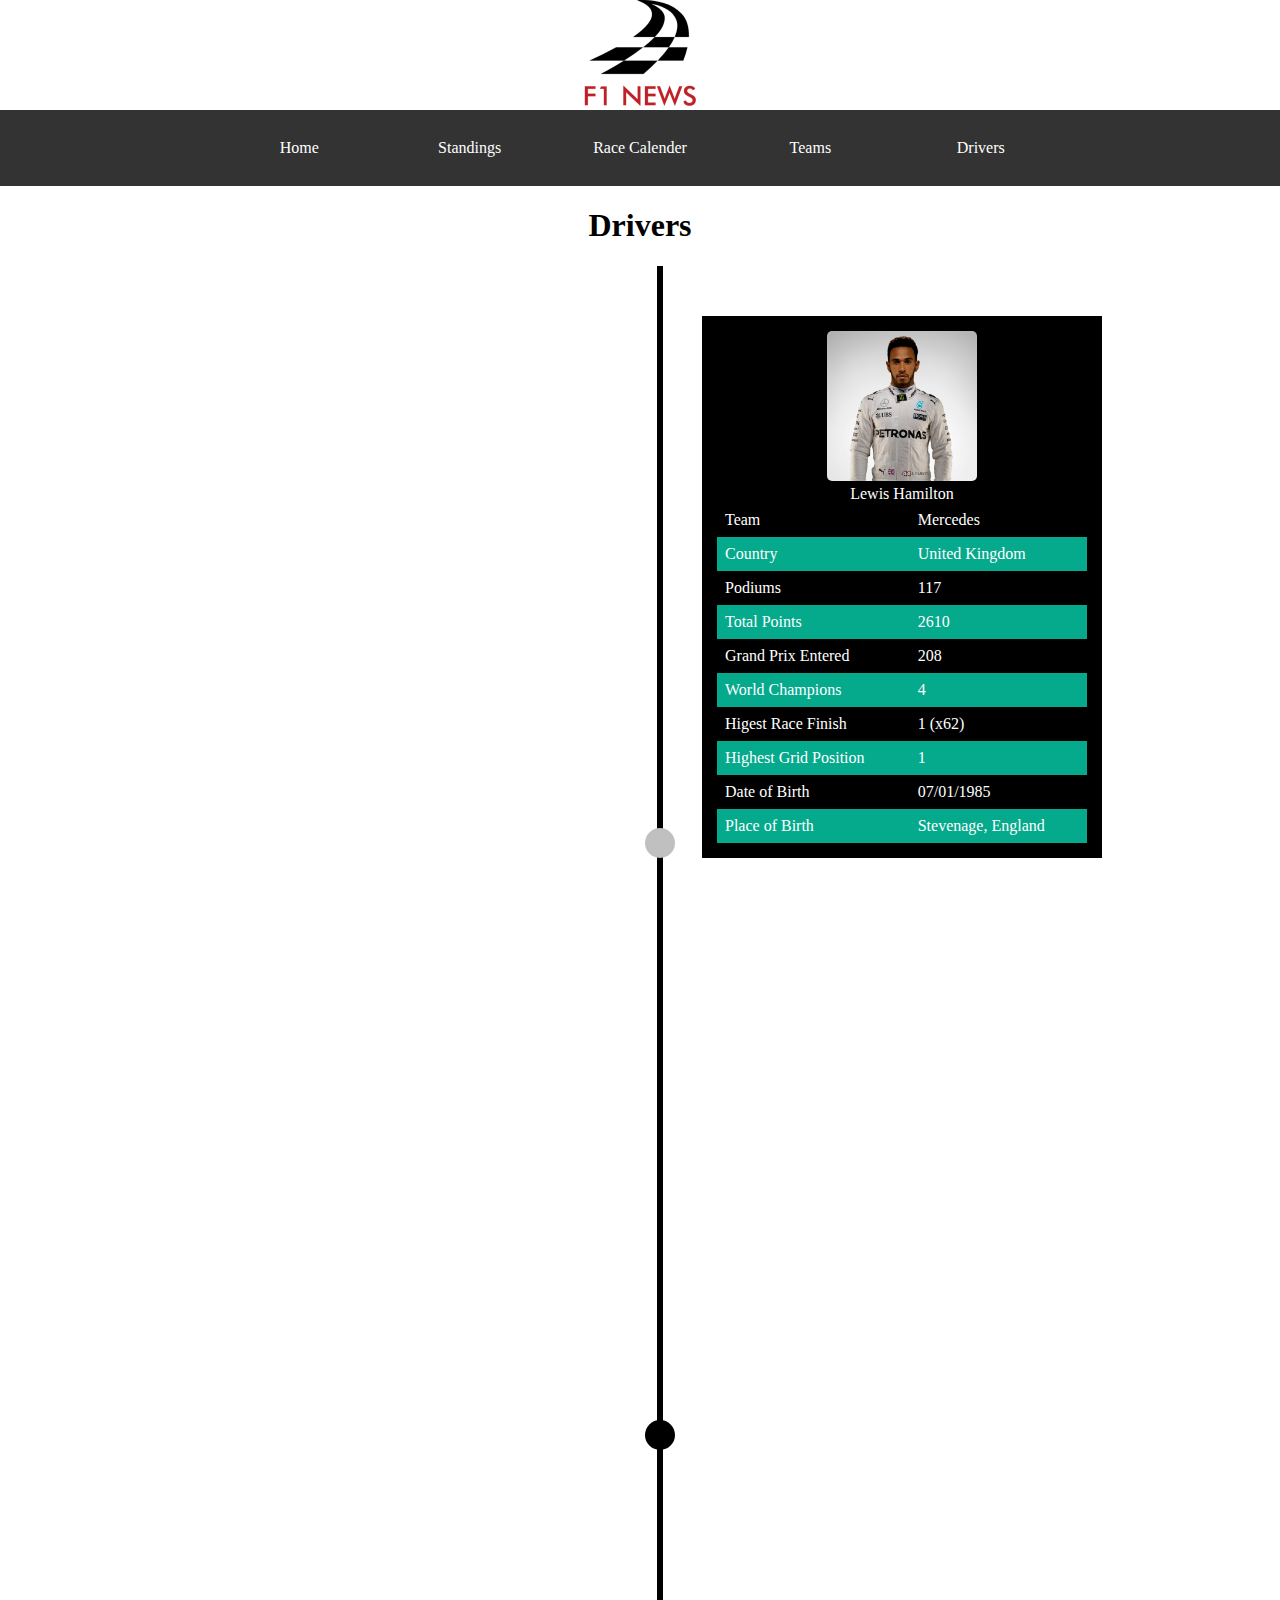
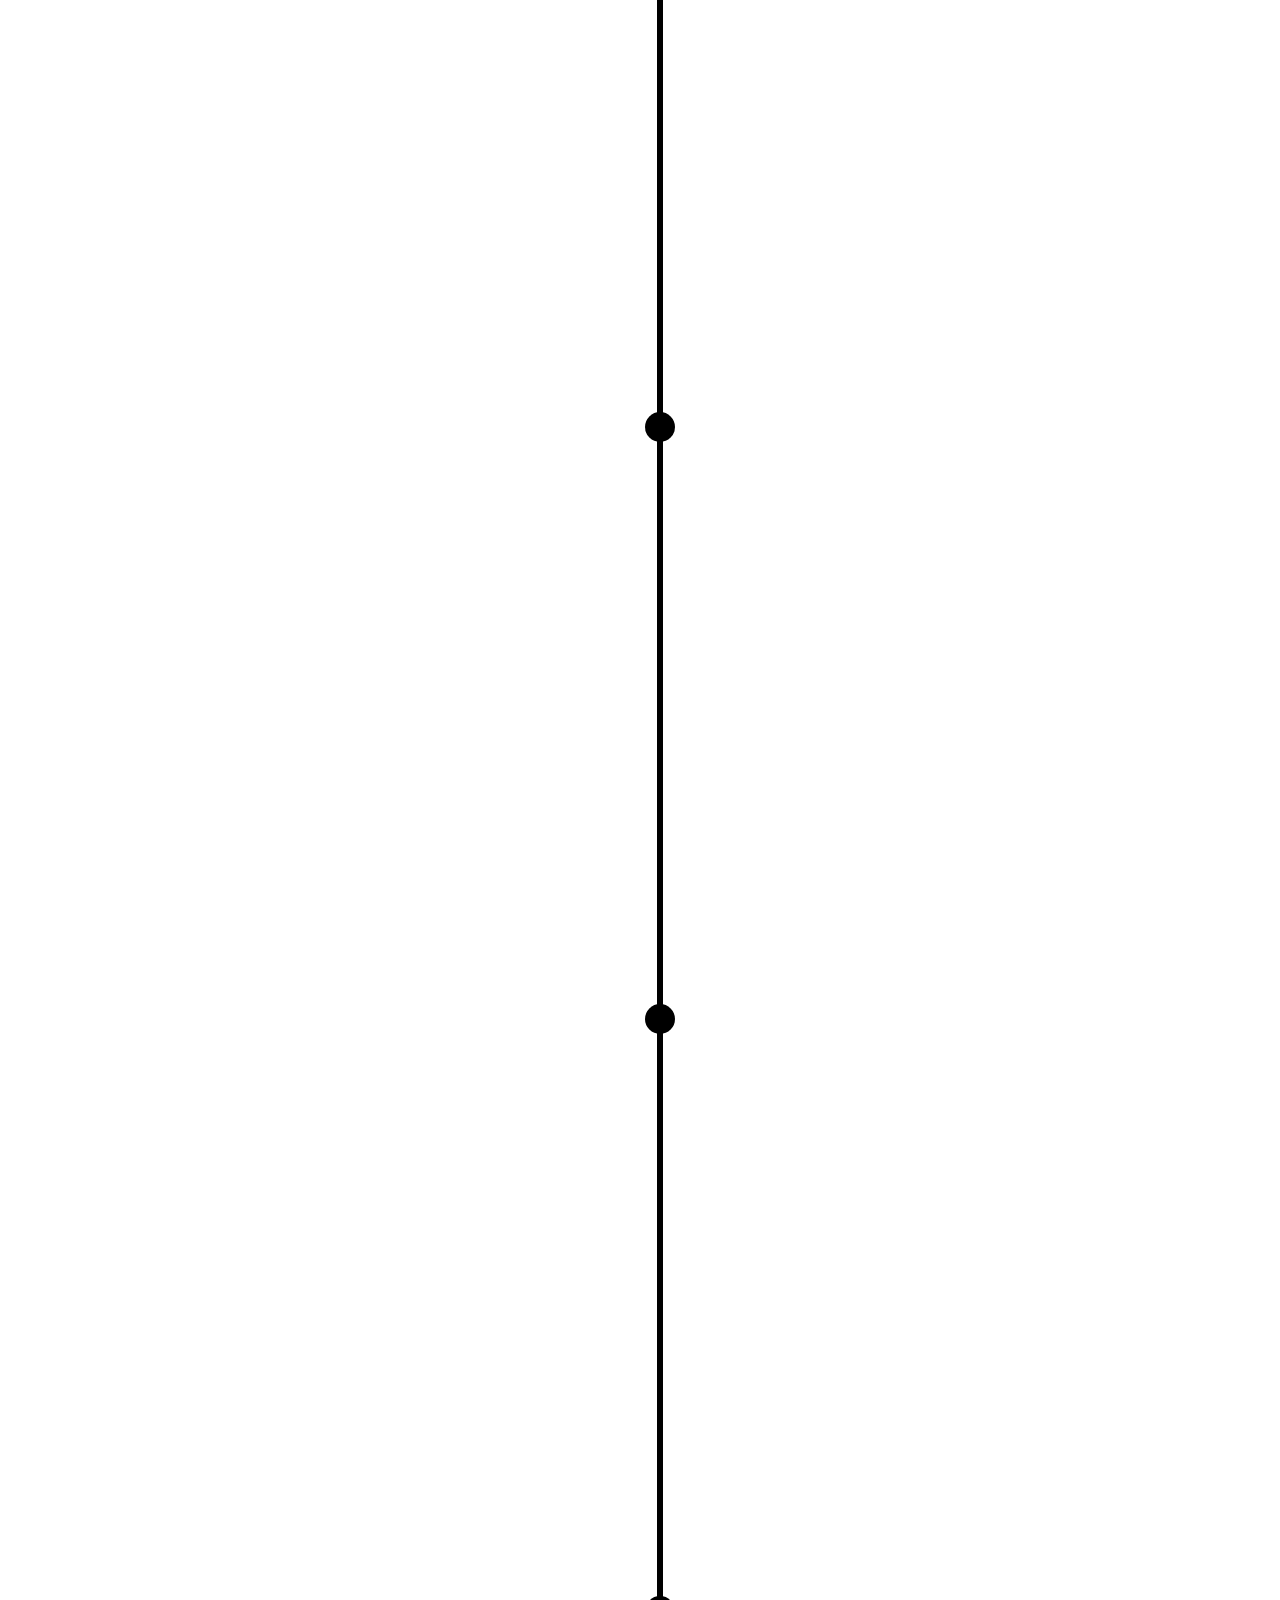
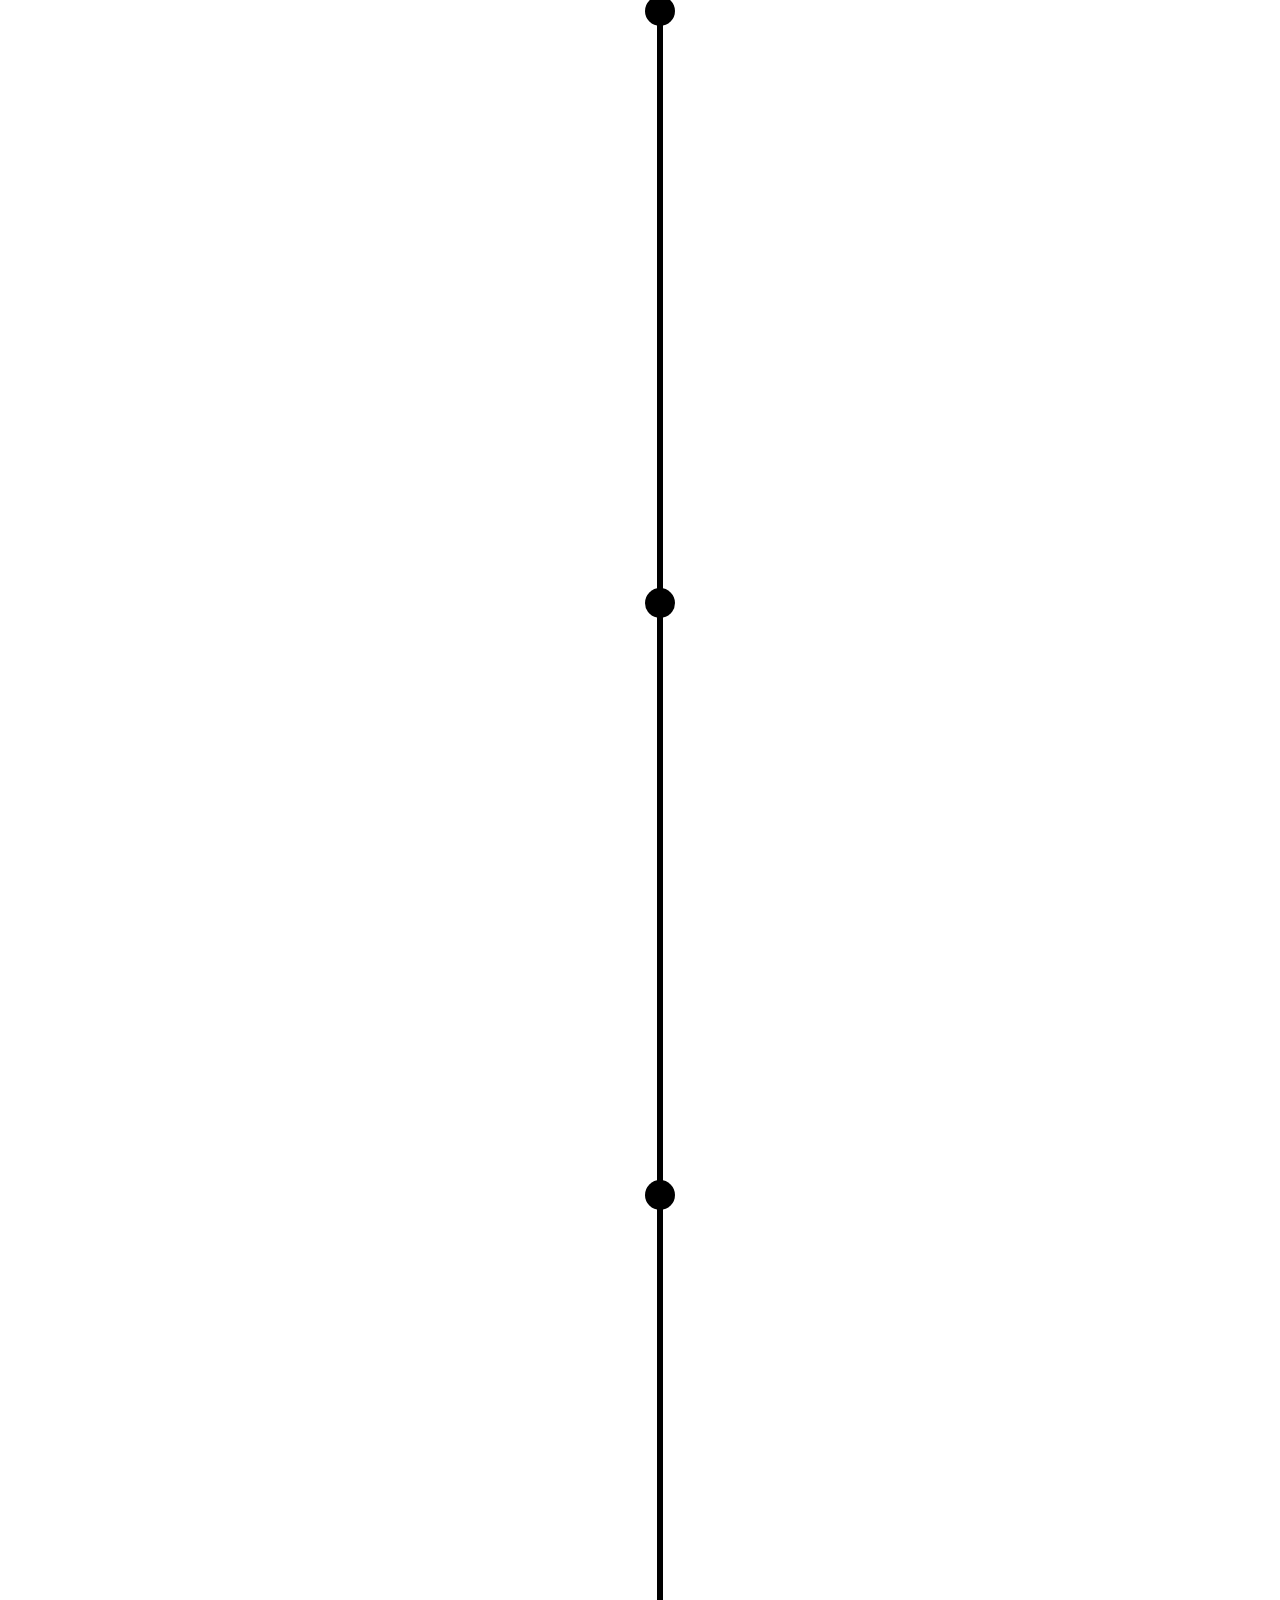
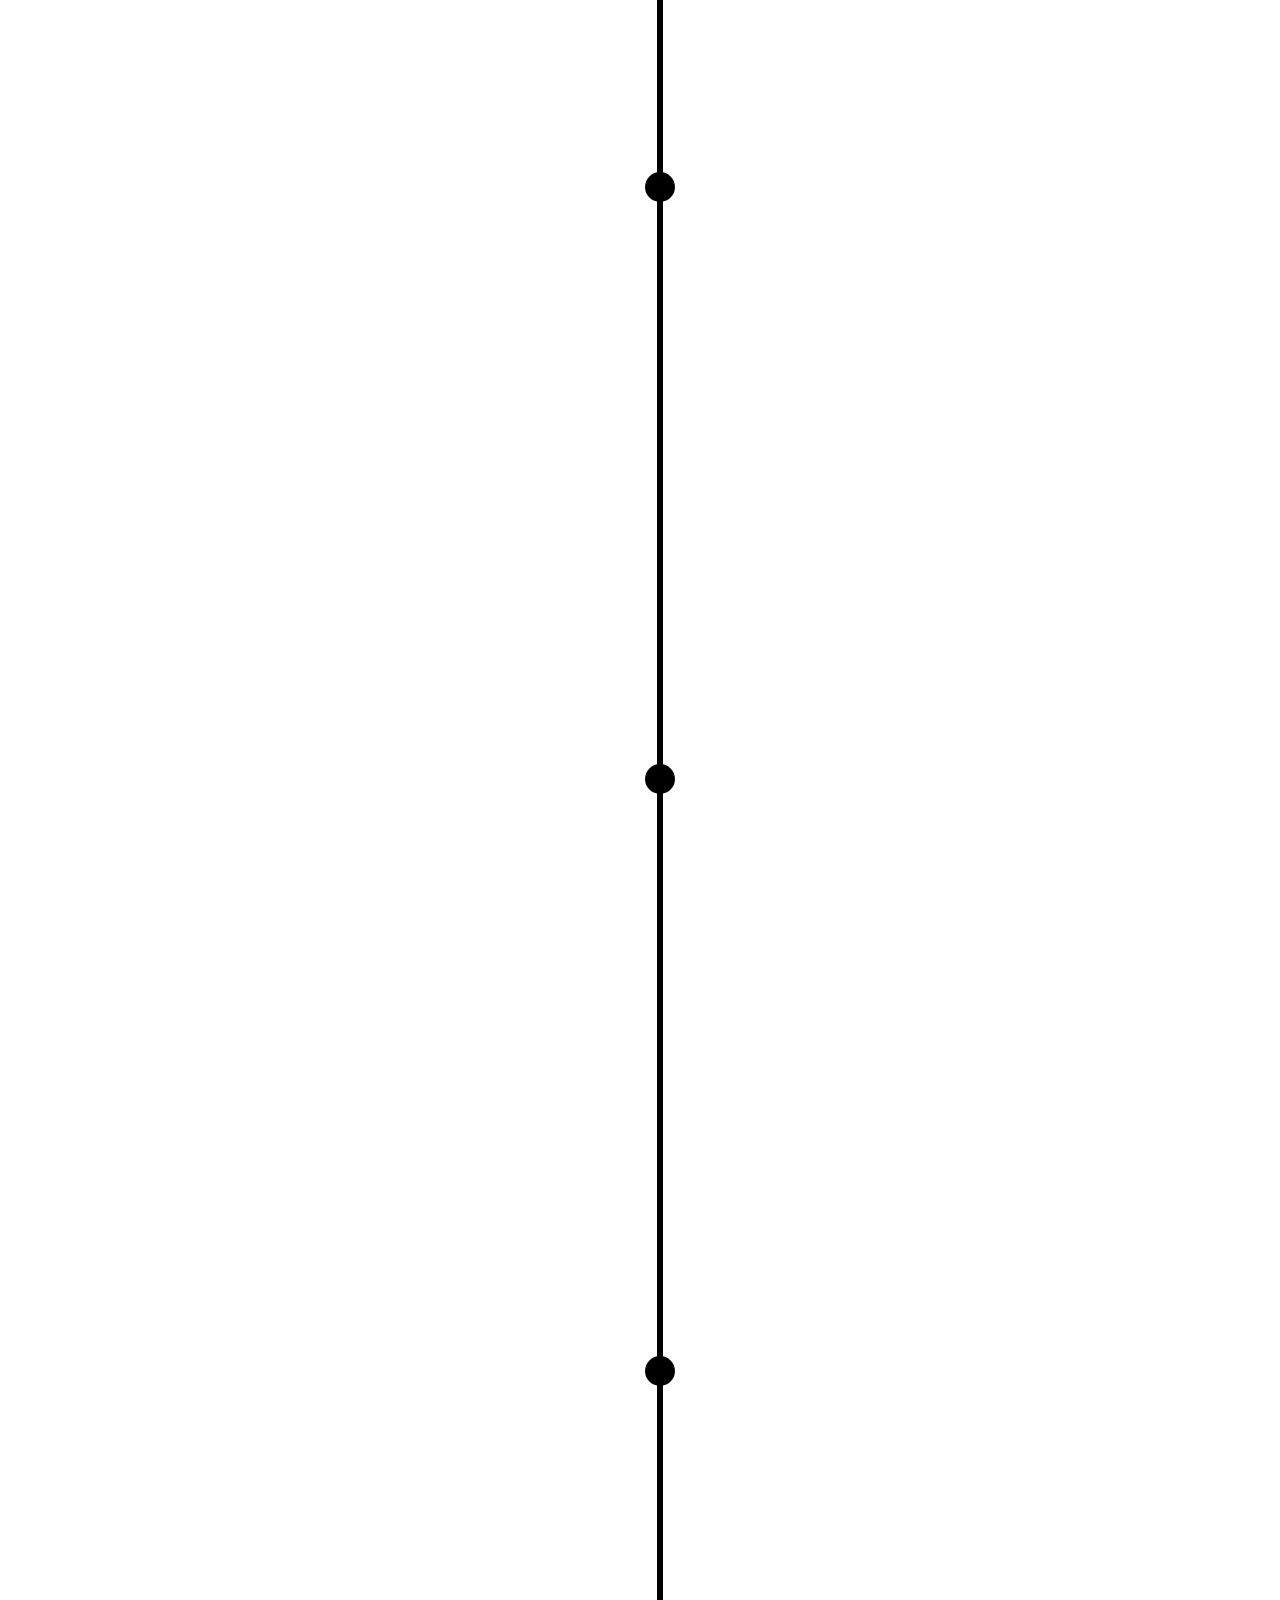
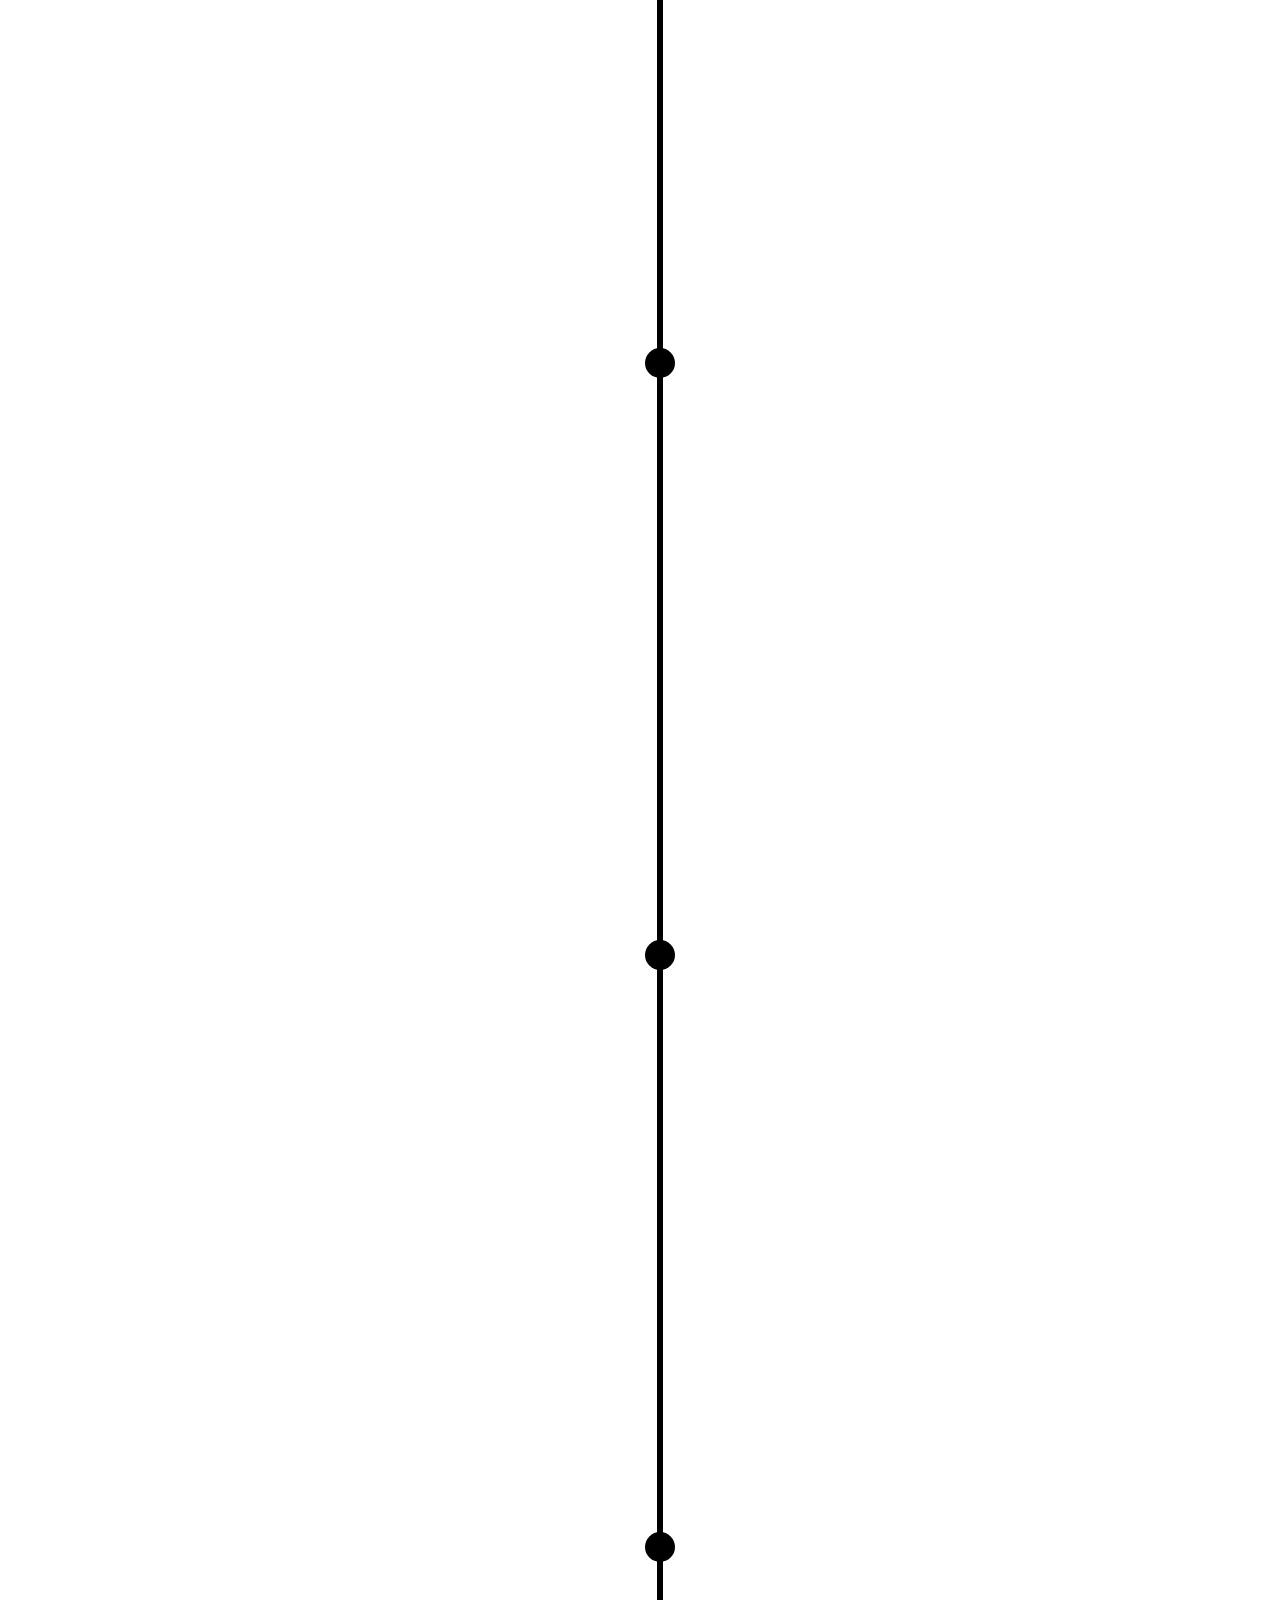
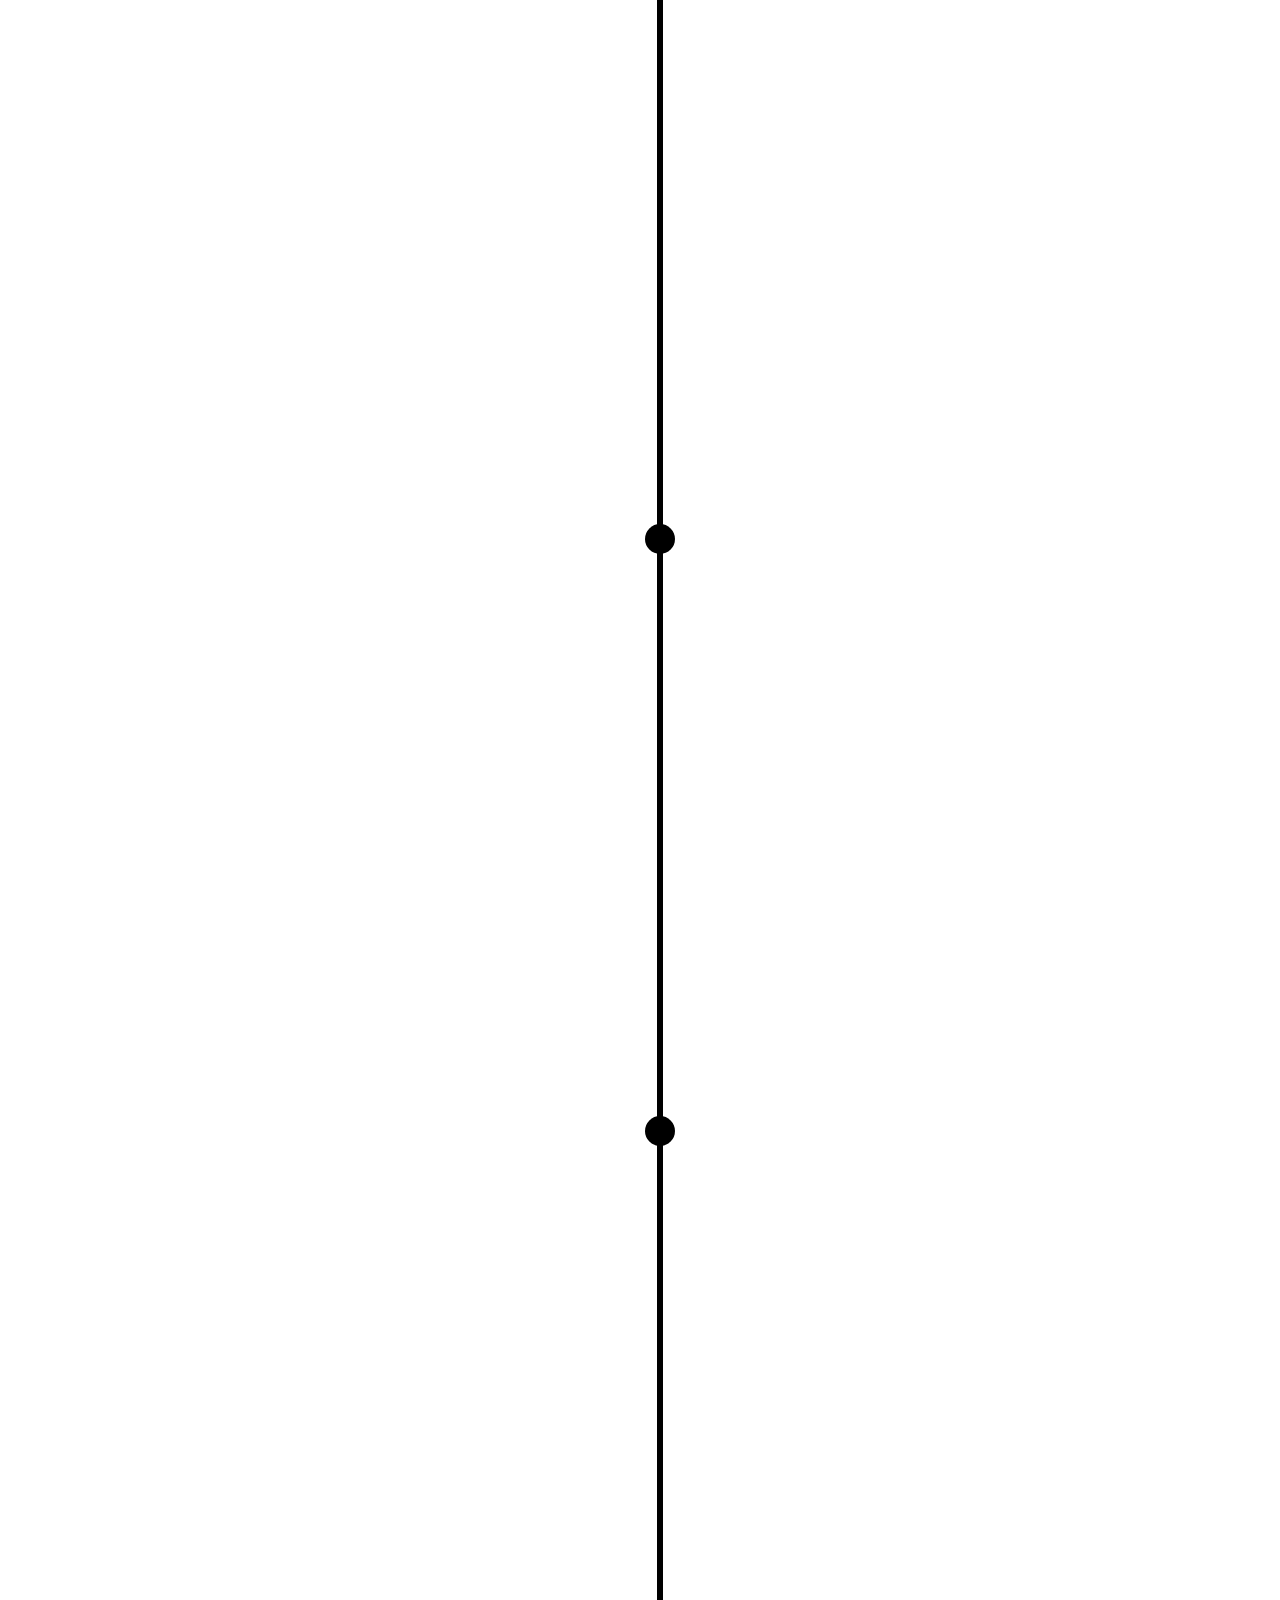
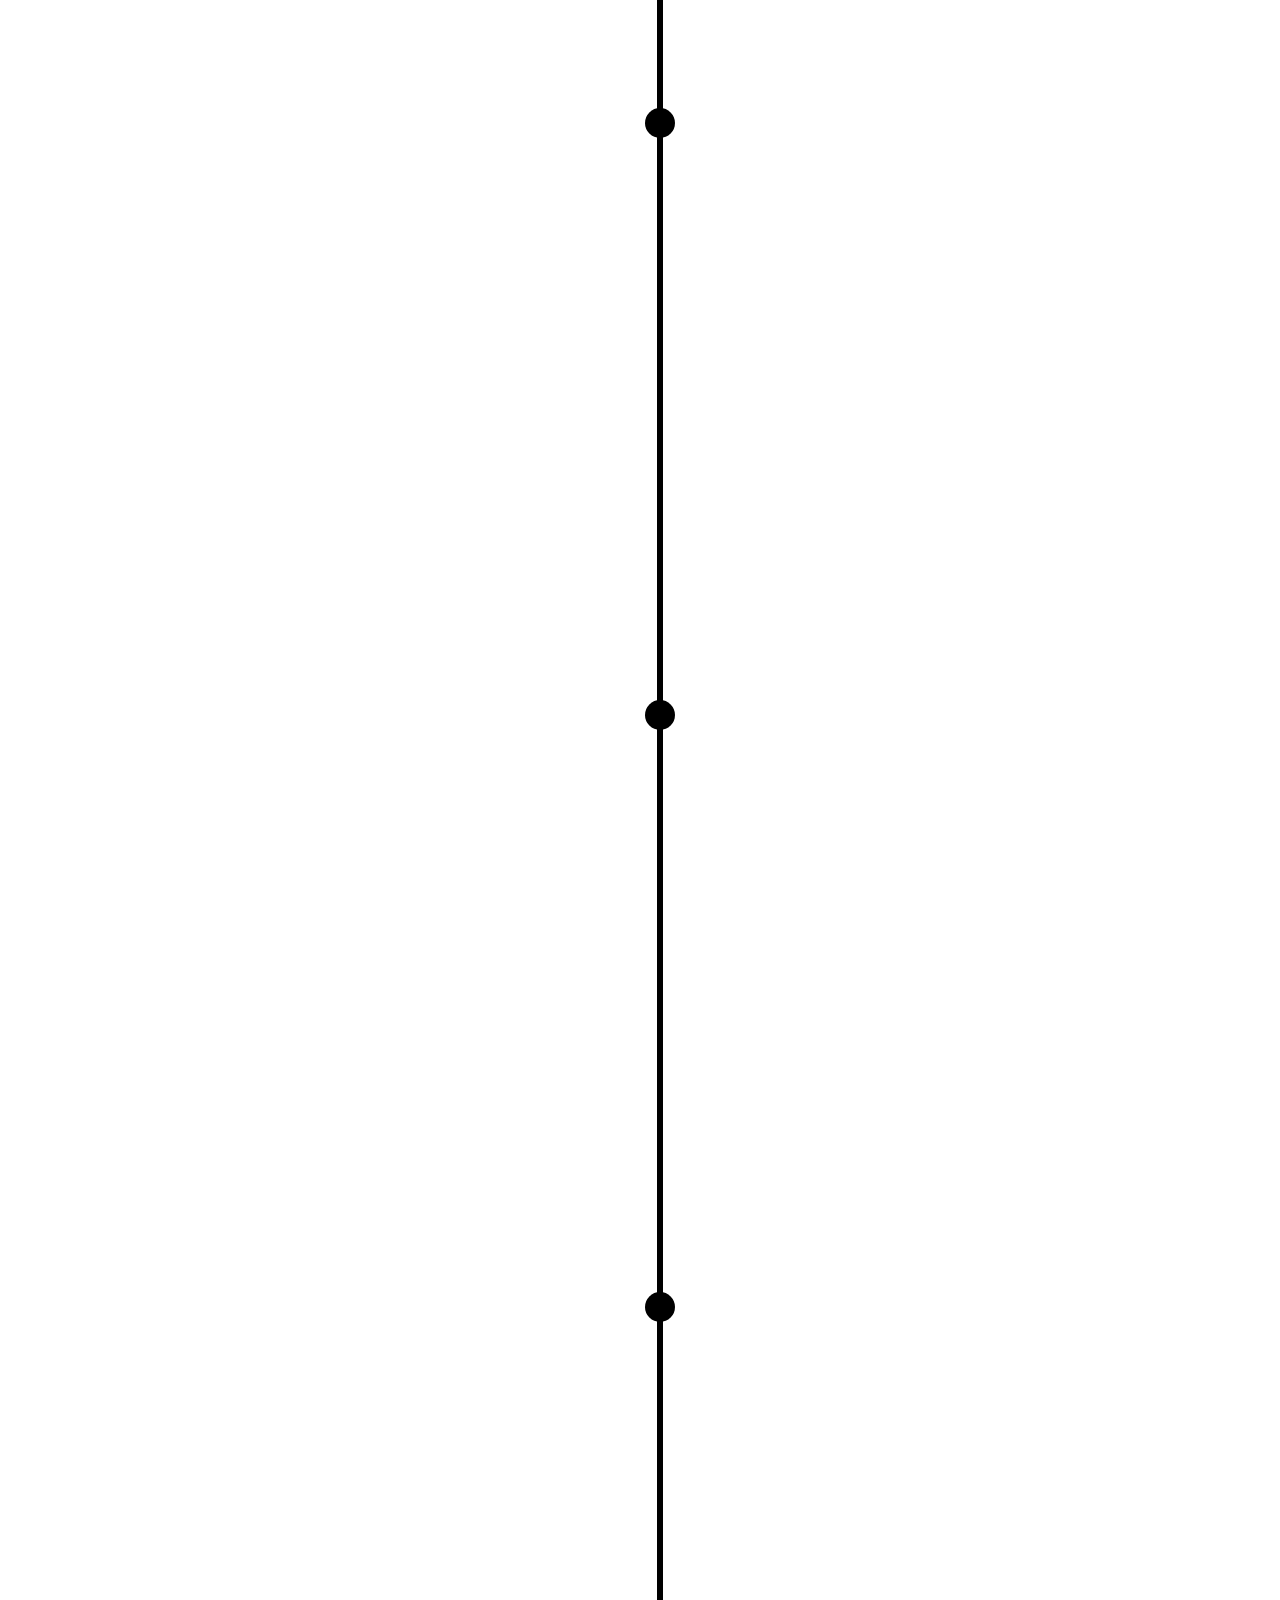
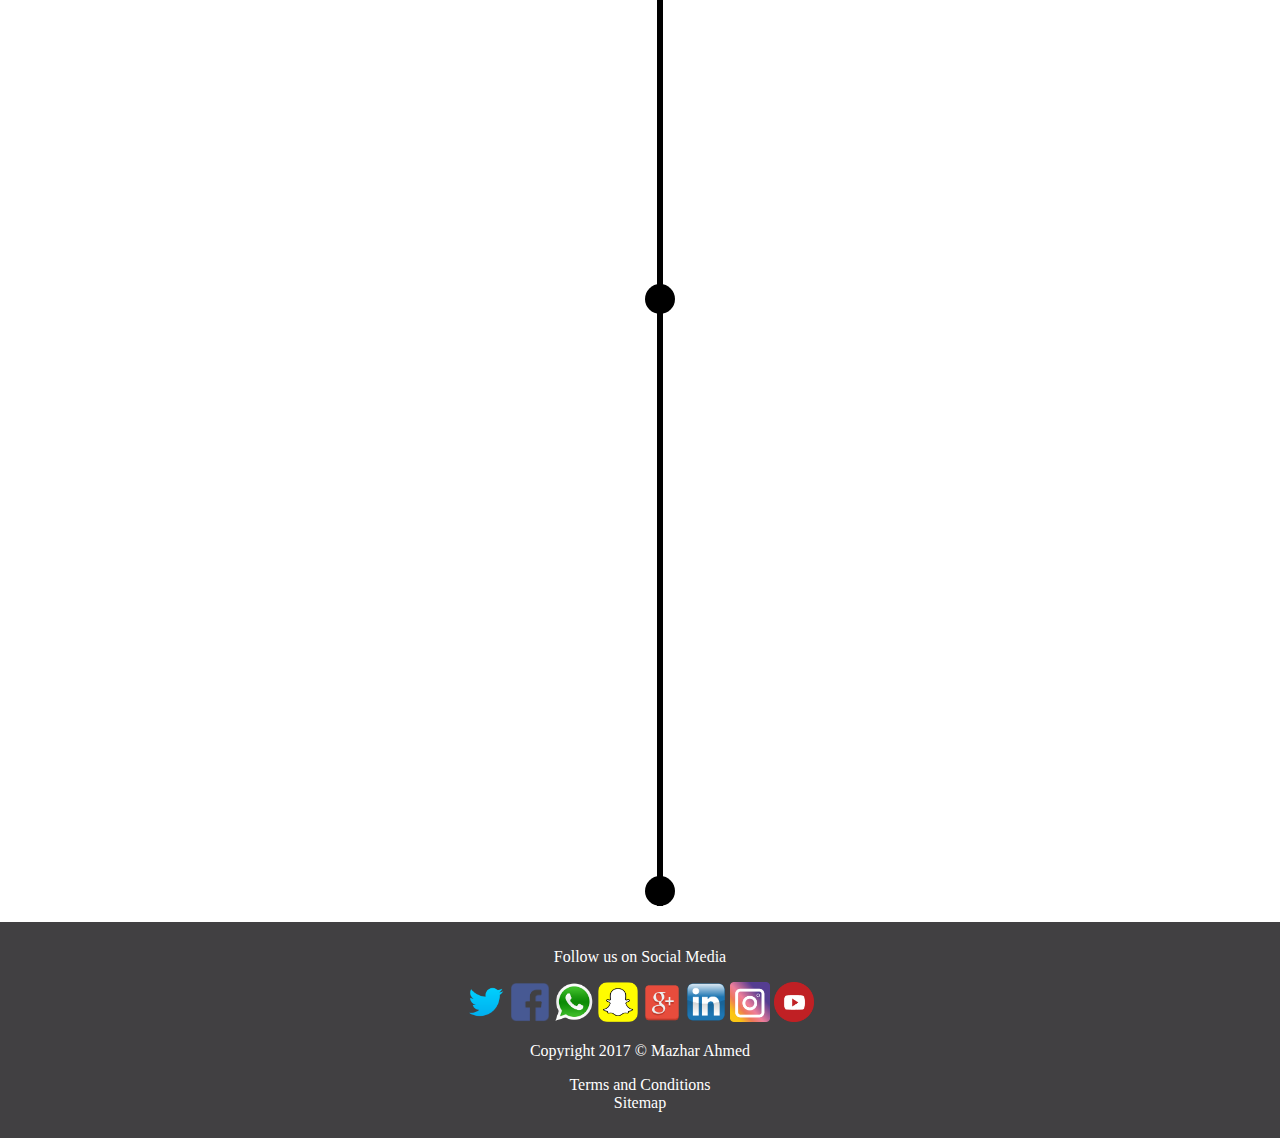
==== commit ff0b509b: "fixed errors and added sitemap" ====
--- a/drivers.html
+++ b/drivers.html
@@ -2,16 +2,16 @@
 
 <html> 
 <head> 
-	<title> Formula 1 </title>
-    <meta name="viewport" content="width=device-width, initial-scale=1">
+	<title> F1 News </title>
+  <meta name="viewport" content="width=device-width, initial-scale=1">
 	<link rel="stylesheet" href="css/style.css">
 	<link rel="stylesheet" href="css/slideshow.css">
 	<link rel="stylesheet" href="css/timeline.css">
 </head>
 
 <body>
-	<h1>F1 News</h1>
-	<a id="menu" href="#"><img src="icons/mobile-menu.png"></a>
+	<img src="images/logo.png" alt="F1 News Logo">
+	<a id="menu" href="#"><img src="icons/mobile-menu.png" alt="Menu"></a>
 	<nav id="nav-menu">
 		<a href="index.html">Home</a>
 		<a href="standings.html">Standings</a>
@@ -22,1043 +22,1040 @@
 	<script src="js/menu.js"></script>
 
 	<section class="intro">
-  		<div class="container">
-    		<h1>Drivers</h1>
-  		</div>
+  	<div class="container">
+    	<h1>Drivers</h1>
+  	</div>
 	</section>
 
 	<section class="timeline">
-  		<ul>
-    		<li>
-
-    			<div class="listdirver">
-                    <img  class="driverimage" src="images/lewis.jpg"  alt="Lewis Hamilton">
-                    <div >
-    				    <a>Lewis Hamilton</a>
-                        <table class="mercedes">
-                            <tr>
-                                <td>Team</td>
-                                <td>Mercedes</td>
-                            </tr>
-                            <tr>
-                                <td>Country</td>
-                                <td>United Kingdom</td>
-                            </tr>
-                            <tr>
-                                <td>Podiums</td>
-                                <td>117</td>
-                            </tr>
-                            <tr>
-                                <td>Total Points</td>
-                                <td>2610</td>
-                            </tr>
-                            <tr>
-                                <td>Grand Prix Entered</td>
-                                <td>208</td>
-                            </tr>
-                            <tr>
-                                <td>World Champions</td>
-                                <td>4</td>
-                            </tr>
-                            <tr>
-                                <td>Higest Race Finish</td>
-                                <td>1 (x62)</td>
-                            </tr>
-                            <tr>
-                                <td>Highest Grid Position</td>
-                                <td>1</td>
-                            </tr>
-                            <tr>
-                                <td>Date of Birth</td>
-                                <td>07/01/1985</td>
-                            </tr>
-                            <tr>
-                                <td>Place of Birth</td>
-                                <td>Stevenage, England</td>
-                            </tr>
-                        </table>
-                    </div>
-    			</div>
-    		</li>
-    		<li>
-    			<div class="listdirver">
-                    <img class="driverimage" src="images/bottas.jpg"  alt="Valtteri Bottas">
-                    <div>
-    				    <a>Valtteri Bottas</a>
-                        <table class="mercedes">
-                            <tr>
-                                <td>Team</td>
-                                <td>Mercedes</td>
-                            </tr>
-                            <tr>
-                                <td>Country</td>
-                                <td>Finland</td>
-                            </tr>
-                            <tr>
-                                <td>Podiums</td>
-                                <td>22</td>
-                            </tr>
-                            <tr>
-                                <td>Total Points</td>
-                                <td>716</td>
-                            </tr>
-                            <tr>
-                                <td>Grand Prix Entered</td>
-                                <td>98</td>
-                            </tr>
-                            <tr>
-                                <td>World Champions</td>
-                                <td>N/A</td>
-                            </tr>
-                            <tr>
-                                <td>Higest Race Finish</td>
-                                <td>1 (x3)</td>
-                            </tr>
-                            <tr>
-                                <td>Highest Grid Position</td>
-                                <td>1</td>
-                            </tr>
-                            <tr>
-                                <td>Date of Birth</td>
-                                <td>28/08/1989</td>
-                            </tr>
-                            <tr>
-                                <td>Place of Birth</td>
-                                <td>Nastola, Finland</td>
-                            </tr>
-                        </table>
-                    </div>
-    			</div>
-    		</li>
-    		<li>
-    			<div class="listdirver">
-                    <img class="driverimage" src="images/vettel.jpg"  alt="Sabastian Vettel">
-                    <div>
-    				    <a>Sabastian Vettel</a>
-                            <table class="ferrari">
-                            <tr>
-                                <td>Team</td>
-                                <td>Ferrari</td>
-                            </tr>
-                            <tr>
-                                <td>Country</td>
-                                <td>Germany</td>
-                            </tr>
-                            <tr>
-                                <td>Podiums</td>
-                                <td>99</td>
-                            </tr>
-                            <tr>
-                                <td>Total Points</td>
-                                <td>2425</td>
-                            </tr>
-                            <tr>
-                                <td>Grand Prix Entered</td>
-                                <td>199</td>
-                            </tr>
-                            <tr>
-                                <td>World Champions</td>
-                                <td>4</td>
-                            </tr>
-                            <tr>
-                                <td>Higest Race Finish</td>
-                                <td>1 (x47)</td>
-                            </tr>
-                            <tr>
-                                <td>Highest Grid Position</td>
-                                <td>1</td>
-                            </tr>
-                            <tr>
-                                <td>Date of Birth</td>
-                                <td>03/07/1987</td>
-                            </tr>
-                            <tr>
-                                <td>Place of Birth</td>
-                                <td>Heppenheim, Germany</td>
-                            </tr>
-                        </table>
-                    </div>
-    			</div>
-    		</li>
-    		<li>
-                <div class="listdirver">
-                    <img class="driverimage" src="images/kimi.jpg"  alt="Kimi Raikkonen">
-                    <div>
-                        <a>Kimi Raikkonen</a>
-                            <table class="ferrari">
-                            <tr>
-                                <td>Team</td>
-                                <td>Ferrari</td>
-                            </tr>
-                            <tr>
-                                <td>Country</td>
-                                <td>Finland</td>
-                            </tr>
-                            <tr>
-                                <td>Podiums</td>
-                                <td>91</td>
-                            </tr>
-                            <tr>
-                                <td>Total Points</td>
-                                <td>1565</td>
-                            </tr>
-                            <tr>
-                                <td>Grand Prix Entered</td>
-                                <td>273</td>
-                            </tr>
-                            <tr>
-                                <td>World Champions</td>
-                                <td>1</td>
-                            </tr>
-                            <tr>
-                                <td>Higest Race Finish</td>
-                                <td>1 (x20)</td>
-                            </tr>
-                            <tr>
-                                <td>Highest Grid Position</td>
-                                <td>1</td>
-                            </tr>
-                            <tr>
-                                <td>Date of Birth</td>
-                                <td>17/10/1979</td>
-                            </tr>
-                            <tr>
-                                <td>Place of Birth</td>
-                                <td>Espoo, Finland</td>
-                            </tr>
-                        </table>
-                    </div>
-                </div>
-    		</li>
-    		<li>
-                <div class="listdirver">
-                    <img class="driverimage" src="images/daniel.jpg"  alt="Daniel Riccardo">
-                    <div>
-                        <a>Daniel Riccardo</a>
-                            <table class="redbull">
-                            <tr>
-                                <td>Team</td>
-                                <td>Red Bull Racing</td>
-                            </tr>
-                            <tr>
-                                <td>Country</td>
-                                <td>Australia</td>
-                            </tr>
-                            <tr>
-                                <td>Podiums</td>
-                                <td>27</td>
-                            </tr>
-                            <tr>
-                                <td>Total Points</td>
-                                <td>816</td>
-                            </tr>
-                            <tr>
-                                <td>Grand Prix Entered</td>
-                                <td>129</td>
-                            </tr>
-                            <tr>
-                                <td>World Champions</td>
-                                <td>N/A</td>
-                            </tr>
-                            <tr>
-                                <td>Higest Race Finish</td>
-                                <td>1 (x5)</td>
-                            </tr>
-                            <tr>
-                                <td>Highest Grid Position</td>
-                                <td>1</td>
-                            </tr>
-                            <tr>
-                                <td>Date of Birth</td>
-                                <td>01/07/1989</td>
-                            </tr>
-                            <tr>
-                                <td>Place of Birth</td>
-                                <td>Perth, Australia</td>
-                            </tr>
-                        </table>
-                    </div>
-                </div>
-    		</li>
-    		<li>
-                <div class="listdirver">
-                    <img class="driverimage" src="images/max.jpg"  alt="Max Verstappen">
-                    <div>
-                        <a>Max Verstappen</a>
-                            <table class="redbull">
-                            <tr>
-                                <td>Team</td>
-                                <td>Red Bull Racing</td>
-                            </tr>
-                            <tr>
-                                <td>Country</td>
-                                <td>Netherlands</td>
-                            </tr>
-                            <tr>
-                                <td>Podiums</td>
-                                <td>11</td>
-                            </tr>
-                            <tr>
-                                <td>Total Points</td>
-                                <td>421</td>
-                            </tr>
-                            <tr>
-                                <td>Grand Prix Entered</td>
-                                <td>60</td>
-                            </tr>
-                            <tr>
-                                <td>World Champions</td>
-                                <td>N/A</td>
-                            </tr>
-                            <tr>
-                                <td>Higest Race Finish</td>
-                                <td>1 (x3)</td>
-                            </tr>
-                            <tr>
-                                <td>Highest Grid Position</td>
-                                <td>2</td>
-                            </tr>
-                            <tr>
-                                <td>Date of Birth</td>
-                                <td>30/09/1997</td>
-                            </tr>
-                            <tr>
-                                <td>Place of Birth</td>
-                                <td>Hesselt, Belgium</td>
-                            </tr>
-                        </table>
-                    </div>
-                </div>
-    		</li>
-    		<li>
-                <div class="listdirver">
-                    <img class="driverimage" src="images/perez.jpg"  alt="Segio Perez">
-                    <div>
-                        <a>Segio Perez</a>
-                            <table class="forceindia">
-                            <tr>
-                                <td>Team</td>
-                                <td>Force India</td>
-                            </tr>
-                            <tr>
-                                <td>Country</td>
-                                <td>Mexico</td>
-                            </tr>
-                            <tr>
-                                <td>Podiums</td>
-                                <td>7</td>
-                            </tr>
-                            <tr>
-                                <td>Total Points</td>
-                                <td>467</td>
-                            </tr>
-                            <tr>
-                                <td>Grand Prix Entered</td>
-                                <td>136</td>
-                            </tr>
-                            <tr>
-                                <td>World Champions</td>
-                                <td>N/A</td>
-                            </tr>
-                            <tr>
-                                <td>Higest Race Finish</td>
-                                <td>2 (x2)</td>
-                            </tr>
-                            <tr>
-                                <td>Highest Grid Position</td>
-                                <td>4</td>
-                            </tr>
-                            <tr>
-                                <td>Date of Birth</td>
-                                <td>26/01/1990</td>
-                            </tr>
-                            <tr>
-                                <td>Place of Birth</td>
-                                <td>Guadalajara, Mexico</td>
-                            </tr>
-                        </table>
-                    </div>
-                </div>
-    		</li>
-    		<li>
-                <div class="listdirver">
-                    <img class="driverimage" src="images/ocon.jpg"  alt="Esteben Ocon">
-                    <div>
-                        <a>Esteben Ocon</a>
-                            <table class="forceindia">
-                            <tr>
-                                <td>Team</td>
-                                <td>Force India</td>
-                            </tr>
-                            <tr>
-                                <td>Country</td>
-                                <td>France</td>
-                            </tr>
-                            <tr>
-                                <td>Podiums</td>
-                                <td>N/a</td>
-                            </tr>
-                            <tr>
-                                <td>Total Points</td>
-                                <td>87</td>
-                            </tr>
-                            <tr>
-                                <td>Grand Prix Entered</td>
-                                <td>29</td>
-                            </tr>
-                            <tr>
-                                <td>World Champions</td>
-                                <td>N/A</td>
-                            </tr>
-                            <tr>
-                                <td>Higest Race Finish</td>
-                                <td>5 (x2)</td>
-                            </tr>
-                            <tr>
-                                <td>Highest Grid Position</td>
-                                <td>3</td>
-                            </tr>
-                            <tr>
-                                <td>Date of Birth</td>
-                                <td>17/09/1996</td>
-                            </tr>
-                            <tr>
-                                <td>Place of Birth</td>
-                                <td>Évreux, Normandy</td>
-                            </tr>
-                        </table>
-                    </div>
-                </div>
-    		</li>
-    		<li>
-                <div class="listdirver">
-                    <img class="driverimage" src="images/sainz.jpg"  alt="Carlos Sainz">
-                    <div>
-                        <a>Carlos Sainz</a>
-                            <table class="reno">
-                            <tr>
-                                <td>Team</td>
-                                <td>Renault</td>
-                            </tr>
-                            <tr>
-                                <td>Country</td>
-                                <td>Spain</td>
-                            </tr>
-                            <tr>
-                                <td>Podiums</td>
-                                <td>N/A</td>
-                            </tr>
-                            <tr>
-                                <td>Total Points</td>
-                                <td>118</td>
-                            </tr>
-                            <tr>
-                                <td>Grand Prix Entered</td>
-                                <td>60</td>
-                            </tr>
-                            <tr>
-                                <td>World Champions</td>
-                                <td>N/A</td>
-                            </tr>
-                            <tr>
-                                <td>Higest Race Finish</td>
-                                <td>4 (x1)</td>
-                            </tr>
-                            <tr>
-                                <td>Highest Grid Position</td>
-                                <td>5</td>
-                            </tr>
-                            <tr>
-                                <td>Date of Birth</td>
-                                <td>19/09/1994</td>
-                            </tr>
-                            <tr>
-                                <td>Place of Birth</td>
-                                <td>Madrid, Spain</td>
-                            </tr>
-                        </table>
-                    </div>
-                </div>
-    		</li>
-    		<li>
-                <div class="listdirver">
-                    <img class="driverimage" src="images/nico.jpg"  alt="Nico Hulkenber">
-                    <div>
-                        <a>Nico Hulkenberg</a>
-                            <table class="reno">
-                            <tr>
-                                <td>Team</td>
-                                <td>Renualt</td>
-                            </tr>
-                            <tr>
-                                <td>Country</td>
-                                <td>Germany</td>
-                            </tr>
-                            <tr>
-                                <td>Podiums</td>
-                                <td>N/A</td>
-                            </tr>
-                            <tr>
-                                <td>Total Points</td>
-                                <td>405</td>
-                            </tr>
-                            <tr>
-                                <td>Grand Prix Entered</td>
-                                <td>137</td>
-                            </tr>
-                            <tr>
-                                <td>World Champions</td>
-                                <td>N/A</td>
-                            </tr>
-                            <tr>
-                                <td>Higest Race Finish</td>
-                                <td>4 (x3)</td>
-                            </tr>
-                            <tr>
-                                <td>Highest Grid Position</td>
-                                <td>1</td>
-                            </tr>
-                            <tr>
-                                <td>Date of Birth</td>
-                                <td>19/08/1987</td>
-                            </tr>
-                            <tr>
-                                <td>Place of Birth</td>
-                                <td>Emmerich, Germany</td>
-                            </tr>
-                        </table>
-                    </div>
-                </div>
-    		</li>
-    		<li>
-                <div class="listdirver">
-                    <img class="driverimage" src="images/massa.jpg"  alt="Felipe Massa">
-                    <div>
-                        <a>Felipe Massa</a>
-                            <table class="williams">
-                            <tr>
-                                <td>Team</td>
-                                <td>Williams</td>
-                            </tr>
-                            <tr>
-                                <td>Country</td>
-                                <td>Brazil</td>
-                            </tr>
-                            <tr>
-                                <td>Podiums</td>
-                                <td>41</td>
-                            </tr>
-                            <tr>
-                                <td>Total Points</td>
-                                <td>1167</td>
-                            </tr>
-                            <tr>
-                                <td>Grand Prix Entered</td>
-                                <td>272</td>
-                            </tr>
-                            <tr>
-                                <td>World Champions</td>
-                                <td>N/A</td>
-                            </tr>
-                            <tr>
-                                <td>Higest Race Finish</td>
-                                <td>1 (x11)</td>
-                            </tr>
-                            <tr>
-                                <td>Highest Grid Position</td>
-                                <td>1</td>
-                            </tr>
-                            <tr>
-                                <td>Date of Birth</td>
-                                <td>25/04/1981</td>
-                            </tr>
-                            <tr>
-                                <td>Place of Birth</td>
-                                <td>São Paulo, Brazil</td>
-                            </tr>
-                        </table>
-                    </div>
-                </div>
-    		</li>
-            <li>
-                <div class="listdirver">
-                    <img class="driverimage" src="images/stroll.jpg"  alt="Lance Stroll">
-                    <div>
-                        <a>Lance Stroll</a>
-                            <table class="williams">
-                            <tr>
-                                <td>Team</td>
-                                <td>Williams</td>
-                            </tr>
-                            <tr>
-                                <td>Country</td>
-                                <td>Canada</td>
-                            </tr>
-                            <tr>
-                                <td>Podiums</td>
-                                <td>1</td>
-                            </tr>
-                            <tr>
-                                <td>Total Points</td>
-                                <td>40</td>
-                            </tr>
-                            <tr>
-                                <td>Grand Prix Entered</td>
-                                <td>20</td>
-                            </tr>
-                            <tr>
-                                <td>World Champions</td>
-                                <td>N/A</td>
-                            </tr>
-                            <tr>
-                                <td>Higest Race Finish</td>
-                                <td>3 (x1)</td>
-                            </tr>
-                            <tr>
-                                <td>Highest Grid Position</td>
-                                <td>2</td>
-                            </tr>
-                            <tr>
-                                <td>Date of Birth</td>
-                                <td>29/10/1998</td>
-                            </tr>
-                            <tr>
-                                <td>Place of Birth</td>
-                                <td>Montreal, Canada</td>
-                            </tr>
-                        </table>
-                    </div>
-                </div>
-            </li>
-    		<li>
-                <div class="listdirver">
-                    <img class="driverimage" src="images/grosjean.jpg"  alt="Romain Grosjean">
-                    <div>
-                        <a>Romain Grosjean</a>
-                            <table class="haas">
-                            <tr>
-                                <td>Team</td>
-                                <td>Haas</td>
-                            </tr>
-                            <tr>
-                                <td>Country</td>
-                                <td>France</td>
-                            </tr>
-                            <tr>
-                                <td>Podiums</td>
-                                <td>10</td>
-                            </tr>
-                            <tr>
-                                <td>Total Points</td>
-                                <td>344</td>
-                            </tr>
-                            <tr>
-                                <td>Grand Prix Entered</td>
-                                <td>124</td>
-                            </tr>
-                            <tr>
-                                <td>World Champions</td>
-                                <td>N/A</td>
-                            </tr>
-                            <tr>
-                                <td>Higest Race Finish</td>
-                                <td>2 (x2)</td>
-                            </tr>
-                            <tr>
-                                <td>Highest Grid Position</td>
-                                <td>2</td>
-                            </tr>
-                            <tr>
-                                <td>Date of Birth</td>
-                                <td>17/04/1986</td>
-                            </tr>
-                            <tr>
-                                <td>Place of Birth</td>
-                                <td>Geneva, Switzerland</td>
-                            </tr>
-                        </table>
-                    </div>
-                </div>
-    		</li>
-    		<li>
-                <div class="listdirver">
-                    <img class="driverimage" src="images/magnussen.jpg"  alt="Kevin Magnussen">
-                    <div>
-                        <a>Kevin Magnussen</a>
-                            <table class="haas">
-                            <tr>
-                                <td>Team</td>
-                                <td>Haas</td>
-                            </tr>
-                            <tr>
-                                <td>Country</td>
-                                <td>Denmark</td>
-                            </tr>
-                            <tr>
-                                <td>Podiums</td>
-                                <td>1</td>
-                            </tr>
-                            <tr>
-                                <td>Total Points</td>
-                                <td>81</td>
-                            </tr>
-                            <tr>
-                                <td>Grand Prix Entered</td>
-                                <td>61</td>
-                            </tr>
-                            <tr>
-                                <td>World Champions</td>
-                                <td>N/A</td>
-                            </tr>
-                            <tr>
-                                <td>Higest Race Finish</td>
-                                <td>2 (x1)</td>
-                            </tr>
-                            <tr>
-                                <td>Highest Grid Position</td>
-                                <td>4</td>
-                            </tr>
-                            <tr>
-                                <td>Date of Birth</td>
-                                <td>05/10/1992</td>
-                            </tr>
-                            <tr>
-                                <td>Place of Birth</td>
-                                <td>Roskilde, Denmark</td>
-                            </tr>
-                        </table>
-                    </div>
-                </div>
-    		</li>
-    		<li>
-                <div class="listdirver">
-                    <img class="driverimage" src="images/alonso.jpg"  alt="Fernando Alonso">
-                    <div>
-                        <a>Fernando Alonso</a>
-                            <table class="mclaren">
-                            <tr>
-                                <td>Team</td>
-                                <td>McLaren</td>
-                            </tr>
-                            <tr>
-                                <td>Country</td>
-                                <td>Spain</td>
-                            </tr>
-                            <tr>
-                                <td>Podiums</td>
-                                <td>97</td>
-                            </tr>
-                            <tr>
-                                <td>Total Points</td>
-                                <td>1849</td>
-                            </tr>
-                            <tr>
-                                <td>Grand Prix Entered</td>
-                                <td>293</td>
-                            </tr>
-                            <tr>
-                                <td>World Champions</td>
-                                <td>2</td>
-                            </tr>
-                            <tr>
-                                <td>Higest Race Finish</td>
-                                <td>1 (x32)</td>
-                            </tr>
-                            <tr>
-                                <td>Highest Grid Position</td>
-                                <td>1</td>
-                            </tr>
-                            <tr>
-                                <td>Date of Birth</td>
-                                <td>29/07/1981</td>
-                            </tr>
-                            <tr>
-                                <td>Place of Birth</td>
-                                <td>Oviedo, Spain</td>
-                            </tr>
-                        </table>
-                    </div>
-                </div>
-    		</li>
-    		<li>
-                <div class="listdirver">
-                    <img class="driverimage" src="images/vandoorne.jpg"  alt="Stoffel Vandoorne">
-                    <div>
-                        <a>Stoffel Vandoorne</a>
-                            <table class="mclaren">
-                            <tr>
-                                <td>Team</td>
-                                <td>McLaren</td>
-                            </tr>
-                            <tr>
-                                <td>Country</td>
-                                <td>Belgium</td>
-                            </tr>
-                            <tr>
-                                <td>Podiums</td>
-                                <td>N/A</td>
-                            </tr>
-                            <tr>
-                                <td>Total Points</td>
-                                <td>14</td>
-                            </tr>
-                            <tr>
-                                <td>Grand Prix Entered</td>
-                                <td>21</td>
-                            </tr>
-                            <tr>
-                                <td>World Champions</td>
-                                <td>N/A</td>
-                            </tr>
-                            <tr>
-                                <td>Higest Race Finish</td>
-                                <td>7 (x2)</td>
-                            </tr>
-                            <tr>
-                                <td>Highest Grid Position</td>
-                                <td>7</td>
-                            </tr>
-                            <tr>
-                                <td>Date of Birth</td>
-                                <td>26/03/1992</td>
-                            </tr>
-                            <tr>
-                                <td>Place of Birth</td>
-                                <td>Kortrijk, Belgium</td>
-                            </tr>
-                        </table>
-                    </div>
-                </div>
-    		</li>
-    		<li>
-                <div class="listdirver">
-                    <img class="driverimage" src="images/ericsson.jpg"  alt="Marcus Ericsson">
-                    <div>
-                        <a>Marcus Ericsson</a>
-                            <table class="sauber">
-                            <tr>
-                                <td>Team</td>
-                                <td>Sauber</td>
-                            </tr>
-                            <tr>
-                                <td>Country</td>
-                                <td>Sweden</td>
-                            </tr>
-                            <tr>
-                                <td>Podiums</td>
-                                <td>N/A</td>
-                            </tr>
-                            <tr>
-                                <td>Total Points</td>
-                                <td>9</td>
-                            </tr>
-                            <tr>
-                                <td>Grand Prix Entered</td>
-                                <td>76</td>
-                            </tr>
-                            <tr>
-                                <td>World Champions</td>
-                                <td>N/A</td>
-                            </tr>
-                            <tr>
-                                <td>Higest Race Finish</td>
-                                <td>8 (x1)</td>
-                            </tr>
-                            <tr>
-                                <td>Highest Grid Position</td>
-                                <td>9</td>
-                            </tr>
-                            <tr>
-                                <td>Date of Birth</td>
-                                <td>02/09/1990</td>
-                            </tr>
-                            <tr>
-                                <td>Place of Birth</td>
-                                <td>Kumla, Sweden</td>
-                            </tr>
-                        </table>
-                    </div>
-                </div>
-    		</li>
-            <li>
-                <div class="listdirver">
-                    <img class="driverimage" src="images/charles.jpg"  alt="Charles Leclerc">
-                    <div>
-                        <a>Charles Leclerc</a>
-                            <table class="sauber">
-                            <tr>
-                                <td>Team</td>
-                                <td>Sauber</td>
-                            </tr>
-                            <tr>
-                                <td>Country</td>
-                                <td>Monaco</td>
-                            </tr>
-                            <tr>
-                                <td>Podiums</td>
-                                <td>N/A</td>
-                            </tr>
-                            <tr>
-                                <td>Total Points</td>
-                                <td>0</td>
-                            </tr>
-                            <tr>
-                                <td>Grand Prix Entered</td>
-                                <td>N/A</td>
-                            </tr>
-                            <tr>
-                                <td>World Champions</td>
-                                <td>N/A</td>
-                            </tr>
-                            <tr>
-                                <td>Higest Race Finish</td>
-                                <td>0 (x0)</td>
-                            </tr>
-                            <tr>
-                                <td>Highest Grid Position</td>
-                                <td>N/A</td>
-                            </tr>
-                            <tr>
-                                <td>Date of Birth</td>
-                                <td>16/10/1997</td>
-                            </tr>
-                            <tr>
-                                <td>Place of Birth</td>
-                                <td>Monte Carlo, Monaco</td>
-                            </tr>
-                        </table>
-                    </div>
-                </div>
-            </li>
-    		<li>
-                <div class="listdirver">
-                    <img class="driverimage" src="images/gasly.jpg"  alt="Pierre Gasly">
-                    <div>
-                        <a>Pierre Gasly</a>
-                            <table class="tororosso">
-                            <tr>
-                                <td>Team</td>
-                                <td>Toro Rosso</td>
-                            </tr>
-                            <tr>
-                                <td>Country</td>
-                                <td>France</td>
-                            </tr>
-                            <tr>
-                                <td>Podiums</td>
-                                <td>N/A</td>
-                            </tr>
-                            <tr>
-                                <td>Total Points</td>
-                                <td>0</td>
-                            </tr>
-                            <tr>
-                                <td>Grand Prix Entered</td>
-                                <td>5</td>
-                            </tr>
-                            <tr>
-                                <td>World Champions</td>
-                                <td>N/A</td>
-                            </tr>
-                            <tr>
-                                <td>Higest Race Finish</td>
-                                <td>12 (x1)</td>
-                            </tr>
-                            <tr>
-                                <td>Highest Grid Position</td>
-                                <td>14</td>
-                            </tr>
-                            <tr>
-                                <td>Date of Birth</td>
-                                <td>07/02/1996</td>
-                            </tr>
-                            <tr>
-                                <td>Place of Birth</td>
-                                <td>Rouen, France</td>
-                            </tr>
-                        </table>
-                    </div>
-                </div>
-    		</li>
-    		<li>
-                <div class="listdirver">
-                    <img class="driverimage" src="images/hartley.jpg"  alt="Brendon Hartley">
-                    <div>
-                        <a>Brendon Hartley</a>
-                            <table class="tororosso">
-                            <tr>
-                                <td>Team</td>
-                                <td>Toro Rosso</td>
-                            </tr>
-                            <tr>
-                                <td>Country</td>
-                                <td>New Zealand</td>
-                            </tr>
-                            <tr>
-                                <td>Podiums</td>
-                                <td>N/A</td>
-                            </tr>
-                            <tr>
-                                <td>Total Points</td>
-                                <td>0</td>
-                            </tr>
-                            <tr>
-                                <td>Grand Prix Entered</td>
-                                <td>4</td>
-                            </tr>
-                            <tr>
-                                <td>World Champions</td>
-                                <td>N/A</td>
-                            </tr>
-                            <tr>
-                                <td>Higest Race Finish</td>
-                                <td>13 (x1)</td>
-                            </tr>
-                            <tr>
-                                <td>Highest Grid Position</td>
-                                <td>17</td>
-                            </tr>
-                            <tr>
-                                <td>Date of Birth</td>
-                                <td>10/11/1989</td>
-                            </tr>
-                            <tr>
-                                <td>Place of Birth</td>
-                                <td>Palmerston, New Zealand</td>
-                            </tr>
-                        </table>
-                    </div>
-                </div>
-    		</li>
-    	</ul>
-        
-        <!-- The Modal -->
-        <div id="myModal" class="modal">
-            <span class="close">×</span>
-            <img class="modal-content" id="img01">
-            <div id="caption"></div>
-        </div> 
-    </section>
-    <script src="js/images.js"></script>
-    <script src="js/timeline.js"></script>
+  	<ul>
+      <li>
+   			<div class="listdirver">
+          <img  class="driverimage" src="images/lewis.jpg"  alt="Lewis Hamilton">
+          <div>
+     				<a>Lewis Hamilton</a>
+            <table class="mercedes">
+              <tr>
+                <td>Team</td>
+                <td>Mercedes</td>
+              </tr>
+              <tr>
+                <td>Country</td>
+                <td>United Kingdom</td>
+              </tr>
+              <tr>
+                <td>Podiums</td>
+                <td>117</td>
+              </tr>
+              <tr>
+                <td>Total Points</td>
+                <td>2610</td>
+              </tr>
+              <tr>
+                <td>Grand Prix Entered</td>
+                <td>208</td>
+              </tr>
+              <tr>
+                <td>World Champions</td>
+                <td>4</td>
+              </tr>
+              <tr>
+                <td>Higest Race Finish</td>
+                <td>1 (x62)</td>
+              </tr>
+              <tr>
+                <td>Highest Grid Position</td>
+                <td>1</td>
+              </tr>
+              <tr>
+                <td>Date of Birth</td>
+                <td>07/01/1985</td>
+              </tr>
+              <tr>
+                <td>Place of Birth</td>
+                <td>Stevenage, England</td>
+              </tr>
+            </table>
+          </div>
+      	</div>
+    	</li>
+      <li>
+      	<div class="listdirver">
+          <img class="driverimage" src="images/bottas.jpg"  alt="Valtteri Bottas">
+          <div>
+      	    <a>Valtteri Bottas</a>
+            <table class="mercedes">
+              <tr>
+                <td>Team</td>
+                <td>Mercedes</td>
+              </tr>
+              <tr>
+                <td>Country</td>
+                <td>Finland</td>
+              </tr>
+              <tr>
+                <td>Podiums</td>
+                <td>22</td>
+              </tr>
+              <tr>
+                <td>Total Points</td>
+                <td>716</td>
+              </tr>
+              <tr>
+                <td>Grand Prix Entered</td>
+                <td>98</td>
+              </tr>
+              <tr>
+                <td>World Champions</td>
+                <td>N/A</td>
+              </tr>
+              <tr>
+                <td>Higest Race Finish</td>
+                <td>1 (x3)</td>
+              </tr>
+              <tr>
+                <td>Highest Grid Position</td>
+                <td>1</td>
+              </tr>
+              <tr>
+                <td>Date of Birth</td>
+                <td>28/08/1989</td>
+              </tr>
+              <tr>
+                <td>Place of Birth</td>
+                <td>Nastola, Finland</td>
+              </tr>
+            </table>
+          </div>
+      	</div>
+      </li>
+      <li>
+      	<div class="listdirver">
+          <img class="driverimage" src="images/vettel.jpg"  alt="Sabastian Vettel">
+          <div>
+      		  <a>Sabastian Vettel</a>
+            <table class="ferrari">
+              <tr>
+                <td>Team</td>
+                <td>Ferrari</td>
+              </tr>
+              <tr>
+                <td>Country</td>
+                <td>Germany</td>
+              </tr>
+              <tr>
+                <td>Podiums</td>
+                <td>99</td>
+              </tr>
+              <tr>
+                <td>Total Points</td>
+                <td>2425</td>
+              </tr>
+              <tr>
+                <td>Grand Prix Entered</td>
+                <td>199</td>
+              </tr>
+              <tr>
+                <td>World Champions</td>
+                <td>4</td>
+              </tr>
+              <tr>
+                <td>Higest Race Finish</td>
+                <td>1 (x47)</td>
+              </tr>
+              <tr>
+                <td>Highest Grid Position</td>
+                <td>1</td>
+              </tr>
+              <tr>
+                <td>Date of Birth</td>
+                <td>03/07/1987</td>
+              </tr>
+              <tr>
+                <td>Place of Birth</td>
+                <td>Heppenheim, Germany</td>
+              </tr>
+            </table>
+          </div>
+      	</div>
+      </li>
+      <li>
+        <div class="listdirver">
+          <img class="driverimage" src="images/kimi.jpg"  alt="Kimi Raikkonen">
+          <div>
+            <a>Kimi Raikkonen</a>
+            <table class="ferrari">
+              <tr>
+                <td>Team</td>
+                <td>Ferrari</td>
+              </tr>
+              <tr>
+                <td>Country</td>
+                <td>Finland</td>
+              </tr>
+              <tr>
+                <td>Podiums</td>
+                <td>91</td>
+              </tr>
+              <tr>
+                <td>Total Points</td>
+                <td>1565</td>
+              </tr>
+              <tr>
+                <td>Grand Prix Entered</td>
+                <td>273</td>
+              </tr>
+              <tr>
+                <td>World Champions</td>
+                <td>1</td>
+              </tr>
+              <tr>
+                <td>Higest Race Finish</td>
+                <td>1 (x20)</td>
+              </tr>
+              <tr>
+                <td>Highest Grid Position</td>
+                <td>1</td>
+              </tr>
+              <tr>
+                <td>Date of Birth</td>
+                <td>17/10/1979</td>
+              </tr>
+              <tr>
+                <td>Place of Birth</td>
+                <td>Espoo, Finland</td>
+              </tr>
+            </table>
+          </div>
+        </div>
+   		</li>
+   		<li>
+        <div class="listdirver">
+          <img class="driverimage" src="images/daniel.jpg"  alt="Daniel Riccardo">
+          <div>
+            <a>Daniel Riccardo</a>
+            <table class="redbull">
+              <tr>
+                <td>Team</td>
+                <td>Red Bull Racing</td>
+              </tr>
+              <tr>
+                <td>Country</td>
+                <td>Australia</td>
+              </tr>
+              <tr>
+                <td>Podiums</td>
+                <td>27</td>
+              </tr>
+              <tr>
+                <td>Total Points</td>
+                <td>816</td>
+              </tr>
+              <tr>
+                <td>Grand Prix Entered</td>
+                <td>129</td>
+              </tr>
+              <tr>
+                <td>World Champions</td>
+                <td>N/A</td>
+              </tr>
+              <tr>
+                <td>Higest Race Finish</td>
+                <td>1 (x5)</td>
+              </tr>
+              <tr>
+                <td>Highest Grid Position</td>
+                <td>1</td>
+              </tr>
+              <tr>
+                <td>Date of Birth</td>
+                <td>01/07/1989</td>
+              </tr>
+              <tr>
+                <td>Place of Birth</td>
+                <td>Perth, Australia</td>
+              </tr>
+            </table>
+          </div>
+        </div>
+      </li>
+  		<li>
+        <div class="listdirver">
+          <img class="driverimage" src="images/max.jpg"  alt="Max Verstappen">
+          <div>
+            <a>Max Verstappen</a>
+            <table class="redbull">
+              <tr>
+                <td>Team</td>
+                <td>Red Bull Racing</td>
+              </tr>
+              <tr>
+                <td>Country</td>
+                <td>Netherlands</td>
+              </tr>
+              <tr>
+                <td>Podiums</td>
+                <td>11</td>
+              </tr>
+              <tr>
+                <td>Total Points</td>
+                <td>421</td>
+              </tr>
+              <tr>
+                <td>Grand Prix Entered</td>
+                <td>60</td>
+              </tr>
+              <tr>
+                <td>World Champions</td>
+                <td>N/A</td>
+              </tr>
+              <tr>
+                <td>Higest Race Finish</td>
+                <td>1 (x3)</td>
+              </tr>
+              <tr>
+                <td>Highest Grid Position</td>
+                <td>2</td>
+              </tr>
+              <tr>
+                <td>Date of Birth</td>
+                <td>30/09/1997</td>
+              </tr>
+              <tr>
+                <td>Place of Birth</td>
+                <td>Hesselt, Belgium</td>
+              </tr>
+            </table>
+          </div>
+        </div>
+    	</li>
+    	<li>
+        <div class="listdirver">
+        <img class="driverimage" src="images/perez.jpg"  alt="Segio Perez">
+          <div>
+          <a>Segio Perez</a>
+            <table class="forceindia">
+              <tr>
+                <td>Team</td>
+                <td>Force India</td>
+              </tr>
+              <tr>
+                <td>Country</td>
+                <td>Mexico</td>
+              </tr>
+              <tr>
+                <td>Podiums</td>
+                <td>7</td>
+              </tr>
+              <tr>
+                <td>Total Points</td>
+                <td>467</td>
+              </tr>
+              <tr>
+                <td>Grand Prix Entered</td>
+                <td>136</td>
+              </tr>
+              <tr>
+                <td>World Champions</td>
+                <td>N/A</td>
+              </tr>
+              <tr>
+                <td>Higest Race Finish</td>
+                <td>2 (x2)</td>
+              </tr>
+              <tr>
+                <td>Highest Grid Position</td>
+                <td>4</td>
+              </tr>
+              <tr>
+                <td>Date of Birth</td>
+                <td>26/01/1990</td>
+              </tr>
+              <tr>
+                <td>Place of Birth</td>
+                <td>Guadalajara, Mexico</td>
+              </tr>
+            </table>
+          </div>
+        </div>
+      </li>
+    	<li>
+        <div class="listdirver">
+        <img class="driverimage" src="images/ocon.jpg"  alt="Esteben Ocon">
+          <div>
+            <a>Esteben Ocon</a>
+            <table class="forceindia">
+              <tr>
+                <td>Team</td>
+                <td>Force India</td>
+              </tr>
+              <tr>
+                <td>Country</td>
+                <td>France</td>
+              </tr>
+              <tr>
+                <td>Podiums</td>
+                <td>N/a</td>
+              </tr>
+              <tr>
+                <td>Total Points</td>
+                <td>87</td>
+              </tr>
+              <tr>
+                <td>Grand Prix Entered</td>
+                <td>29</td>
+              </tr>
+              <tr>
+                <td>World Champions</td>
+                <td>N/A</td>
+              </tr>
+              <tr>
+                <td>Higest Race Finish</td>
+                <td>5 (x2)</td>
+              </tr>
+              <tr>
+                <td>Highest Grid Position</td>
+                <td>3</td>
+              </tr>
+              <tr>
+                <td>Date of Birth</td>
+                <td>17/09/1996</td>
+              </tr>
+              <tr>
+                <td>Place of Birth</td>
+                <td>Évreux, Normandy</td>
+              </tr>
+            </table>
+          </div>
+        </div>
+   		</li>
+   		<li>
+        <div class="listdirver">
+        <img class="driverimage" src="images/sainz.jpg"  alt="Carlos Sainz">
+          <div>
+            <a>Carlos Sainz</a>
+            <table class="reno">
+              <tr>
+                <td>Team</td>
+                <td>Renault</td>
+              </tr>
+              <tr>
+                <td>Country</td>
+                <td>Spain</td>
+              </tr>
+              <tr>
+                <td>Podiums</td>
+                <td>N/A</td>
+              </tr>
+              <tr>
+                <td>Total Points</td>
+                <td>118</td>
+              </tr>
+              <tr>
+                <td>Grand Prix Entered</td>
+                <td>60</td>
+              </tr>
+              <tr>
+                <td>World Champions</td>
+                <td>N/A</td>
+              </tr>
+              <tr>
+                <td>Higest Race Finish</td>
+                <td>4 (x1)</td>
+              </tr>
+              <tr>
+                <td>Highest Grid Position</td>
+                <td>5</td>
+              </tr>
+              <tr>
+                <td>Date of Birth</td>
+                <td>19/09/1994</td>
+              </tr>
+              <tr>
+                <td>Place of Birth</td>
+                <td>Madrid, Spain</td>
+              </tr>
+            </table>
+          </div>
+        </div>
+    	</li>
+    	<li>
+        <div class="listdirver">
+          <img class="driverimage" src="images/nico.jpg"  alt="Nico Hulkenber">
+          <div>
+            <a>Nico Hulkenberg</a>
+            <table class="reno">
+              <tr>
+                <td>Team</td>
+                <td>Renualt</td>
+              </tr>
+              <tr>
+                <td>Country</td>
+                <td>Germany</td>
+              </tr>
+              <tr>
+                <td>Podiums</td>
+                <td>N/A</td>
+              </tr>
+              <tr>
+                <td>Total Points</td>
+                <td>405</td>
+              </tr>
+              <tr>
+                <td>Grand Prix Entered</td>
+                <td>137</td>
+              </tr>
+              <tr>
+                <td>World Champions</td>
+                <td>N/A</td>
+              </tr>
+              <tr>
+                <td>Higest Race Finish</td>
+                <td>4 (x3)</td>
+              </tr>
+              <tr>
+                <td>Highest Grid Position</td>
+                <td>1</td>
+              </tr>
+              <tr>
+                <td>Date of Birth</td>
+                <td>19/08/1987</td>
+              </tr>
+              <tr>
+                <td>Place of Birth</td>
+                <td>Emmerich, Germany</td>
+              </tr>
+            </table>
+          </div>
+        </div>
+      </li>
+      <li>
+        <div class="listdirver">
+          <img class="driverimage" src="images/massa.jpg"  alt="Felipe Massa">
+          <div>
+            <a>Felipe Massa</a>
+            <table class="williams">
+              <tr>
+                <td>Team</td>
+                <td>Williams</td>
+              </tr>
+              <tr>
+                <td>Country</td>
+                <td>Brazil</td>
+              </tr>
+              <tr>
+                <td>Podiums</td>
+                <td>41</td>
+              </tr>
+              <tr>
+                <td>Total Points</td>
+                <td>1167</td>
+              </tr>
+              <tr>
+                <td>Grand Prix Entered</td>
+                <td>272</td>
+              </tr>
+              <tr>
+                <td>World Champions</td>
+                <td>N/A</td>
+              </tr>
+              <tr>
+                <td>Higest Race Finish</td>
+                <td>1 (x11)</td>
+              </tr>
+              <tr>
+                <td>Highest Grid Position</td>
+                <td>1</td>
+              </tr>
+              <tr>
+                <td>Date of Birth</td>
+                <td>25/04/1981</td>
+              </tr>
+              <tr>
+                <td>Place of Birth</td>
+                <td>São Paulo, Brazil</td>
+              </tr>
+            </table>
+          </div>
+        </div>
+      </li>
+      <li>
+        <div class="listdirver">
+          <img class="driverimage" src="images/stroll.jpg"  alt="Lance Stroll">
+          <div>
+            <a>Lance Stroll</a>
+            <table class="williams">
+              <tr>
+                <td>Team</td>
+                <td>Williams</td>
+              </tr>
+              <tr>
+                <td>Country</td>
+                <td>Canada</td>
+              </tr>
+              <tr>
+                <td>Podiums</td>
+                <td>1</td>
+              </tr>
+              <tr>
+                <td>Total Points</td>
+                <td>40</td>
+              </tr>
+              <tr>
+                <td>Grand Prix Entered</td>
+                <td>20</td>
+              </tr>
+              <tr>
+                <td>World Champions</td>
+                <td>N/A</td>
+              </tr>
+              <tr>
+                <td>Higest Race Finish</td>
+                <td>3 (x1)</td>
+              </tr>
+              <tr>
+                <td>Highest Grid Position</td>
+                <td>2</td>
+              </tr>
+              <tr>
+                <td>Date of Birth</td>
+                <td>29/10/1998</td>
+              </tr>
+              <tr>
+                <td>Place of Birth</td>
+                <td>Montreal, Canada</td>
+              </tr>
+            </table>
+          </div>
+        </div>
+      </li>
+      <li>
+        <div class="listdirver">
+        <img class="driverimage" src="images/grosjean.jpg"  alt="Romain Grosjean">
+          <div>
+          <a>Romain Grosjean</a>
+            <table class="haas">
+              <tr>
+                <td>Team</td>
+                <td>Haas</td>
+              </tr>
+              <tr>
+                <td>Country</td>
+                <td>France</td>
+              </tr>
+              <tr>
+                <td>Podiums</td>
+                <td>10</td>
+              </tr>
+              <tr>
+                <td>Total Points</td>
+                <td>344</td>
+              </tr>
+              <tr>
+                <td>Grand Prix Entered</td>
+                <td>124</td>
+              </tr>
+              <tr>
+                <td>World Champions</td>
+                <td>N/A</td>
+              </tr>
+              <tr>
+                <td>Higest Race Finish</td>
+                <td>2 (x2)</td>
+              </tr>
+              <tr>
+                <td>Highest Grid Position</td>
+                <td>2</td>
+              </tr>
+              <tr>
+                <td>Date of Birth</td>
+                <td>17/04/1986</td>
+              </tr>
+              <tr>
+                <td>Place of Birth</td>
+                <td>Geneva, Switzerland</td>
+              </tr>
+            </table>
+          </div>
+        </div>
+    	</li>
+    	<li>
+        <div class="listdirver">
+        <img class="driverimage" src="images/magnussen.jpg"  alt="Kevin Magnussen">
+          <div>
+          <a>Kevin Magnussen</a>
+            <table class="haas">
+              <tr>
+                <td>Team</td>
+                <td>Haas</td>
+              </tr>
+              <tr>
+                <td>Country</td>
+                <td>Denmark</td>
+              </tr>
+              <tr>
+                <td>Podiums</td>
+                <td>1</td>
+              </tr>
+              <tr>
+                <td>Total Points</td>
+                <td>81</td>
+              </tr>
+              <tr>
+                <td>Grand Prix Entered</td>
+                <td>61</td>
+              </tr>
+              <tr>
+                <td>World Champions</td>
+                <td>N/A</td>
+              </tr>
+              <tr>
+                <td>Higest Race Finish</td>
+                <td>2 (x1)</td>
+              </tr>
+              <tr>
+                <td>Highest Grid Position</td>
+                <td>4</td>
+              </tr>
+              <tr>
+                <td>Date of Birth</td>
+                <td>05/10/1992</td>
+              </tr>
+              <tr>
+                <td>Place of Birth</td>
+                <td>Roskilde, Denmark</td>
+              </tr>
+            </table>
+          </div>
+        </div>
+     </li>
+     <li>
+        <div class="listdirver">
+        <img class="driverimage" src="images/alonso.jpg"  alt="Fernando Alonso">
+          <div>
+          <a>Fernando Alonso</a>
+            <table class="mclaren">
+              <tr>
+                <td>Team</td>
+                <td>McLaren</td>
+              </tr>
+              <tr>
+                <td>Country</td>
+                <td>Spain</td>
+              </tr>
+              <tr>
+                <td>Podiums</td>
+                <td>97</td>
+              </tr>
+              <tr>
+                <td>Total Points</td>
+                <td>1849</td>
+              </tr>
+              <tr>
+                <td>Grand Prix Entered</td>
+                <td>293</td>
+              </tr>
+              <tr>
+                <td>World Champions</td>
+                <td>2</td>
+              </tr>
+              <tr>
+                <td>Higest Race Finish</td>
+                <td>1 (x32)</td>
+              </tr>
+              <tr>
+                <td>Highest Grid Position</td>
+                <td>1</td>
+              </tr>
+              <tr>
+                <td>Date of Birth</td>
+                <td>29/07/1981</td>
+              </tr>
+              <tr>
+                <td>Place of Birth</td>
+                <td>Oviedo, Spain</td>
+              </tr>
+            </table>
+          </div>
+        </div>
+      </li>
+      <li>
+        <div class="listdirver">
+        <img class="driverimage" src="images/vandoorne.jpg"  alt="Stoffel Vandoorne">
+          <div>
+          <a>Stoffel Vandoorne</a>
+            <table class="mclaren">
+              <tr>
+                <td>Team</td>
+                <td>McLaren</td>
+              </tr>
+              <tr>
+                <td>Country</td>
+                <td>Belgium</td>
+              </tr>
+              <tr>
+                <td>Podiums</td>
+                <td>N/A</td>
+              </tr>
+              <tr>
+                <td>Total Points</td>
+                <td>14</td>
+              </tr>
+              <tr>
+                <td>Grand Prix Entered</td>
+                <td>21</td>
+              </tr>
+              <tr>
+                <td>World Champions</td>
+                <td>N/A</td>
+              </tr>
+              <tr>
+                <td>Higest Race Finish</td>
+                <td>7 (x2)</td>
+              </tr>
+              <tr>
+                <td>Highest Grid Position</td>
+                <td>7</td>
+              </tr>
+              <tr>
+                <td>Date of Birth</td>
+                <td>26/03/1992</td>
+              </tr>
+              <tr>
+                <td>Place of Birth</td>
+                <td>Kortrijk, Belgium</td>
+              </tr>
+            </table>
+          </div>
+        </div>
+      </li>
+    	<li>
+        <div class="listdirver">
+          <img class="driverimage" src="images/ericsson.jpg"  alt="Marcus Ericsson">
+          <div>
+            <a>Marcus Ericsson</a>
+            <table class="sauber">
+              <tr>
+                <td>Team</td>
+                <td>Sauber</td>
+              </tr>
+              <tr>
+                <td>Country</td>
+                <td>Sweden</td>
+              </tr>
+              <tr>
+                <td>Podiums</td>
+                <td>N/A</td>
+              </tr>
+              <tr>
+                <td>Total Points</td>
+                <td>9</td>
+              </tr>
+              <tr>
+                <td>Grand Prix Entered</td>
+                <td>76</td>
+              </tr>
+              <tr>
+                <td>World Champions</td>
+                <td>N/A</td>
+              </tr>
+              <tr>
+                <td>Higest Race Finish</td>
+                <td>8 (x1)</td>
+              </tr>
+              <tr>
+                <td>Highest Grid Position</td>
+                <td>9</td>
+              </tr>
+              <tr>
+                <td>Date of Birth</td>
+                <td>02/09/1990</td>
+              </tr>
+              <tr>
+                <td>Place of Birth</td>
+                <td>Kumla, Sweden</td>
+              </tr>
+            </table>
+          </div>
+        </div>
+      </li>
+      <li>
+        <div class="listdirver">
+          <img class="driverimage" src="images/charles.jpg"  alt="Charles Leclerc">
+          <div>
+            <a>Charles Leclerc</a>
+            <table class="sauber">
+              <tr>
+                <td>Team</td>
+                <td>Sauber</td>
+              </tr>
+              <tr>
+                <td>Country</td>
+                <td>Monaco</td>
+              </tr>
+              <tr>
+                <td>Podiums</td>
+                <td>N/A</td>
+              </tr>
+              <tr>
+                <td>Total Points</td>
+                <td>0</td>
+              </tr>
+              <tr>
+                <td>Grand Prix Entered</td>
+                <td>N/A</td>
+              </tr>
+              <tr>
+                <td>World Champions</td>
+                <td>N/A</td>
+              </tr>
+              <tr>
+                <td>Higest Race Finish</td>
+                <td>0 (x0)</td>
+              </tr>
+              <tr>
+                <td>Highest Grid Position</td>
+                <td>N/A</td>
+              </tr>
+              <tr>
+                <td>Date of Birth</td>
+                <td>16/10/1997</td>
+              </tr>
+              <tr>
+                <td>Place of Birth</td>
+                <td>Monte Carlo, Monaco</td>
+              </tr>
+            </table>
+          </div>
+        </div>
+      </li>
+    	<li>
+        <div class="listdirver">
+          <img class="driverimage" src="images/gasly.jpg"  alt="Pierre Gasly">
+          <div>
+            <a>Pierre Gasly</a>
+            <table class="tororosso">
+              <tr>
+                <td>Team</td>
+                <td>Toro Rosso</td>
+              </tr>
+              <tr>
+                <td>Country</td>
+                <td>France</td>
+              </tr>
+              <tr>
+                <td>Podiums</td>
+                <td>N/A</td>
+              </tr>
+              <tr>
+                <td>Total Points</td>
+                <td>0</td>
+              </tr>
+              <tr>
+                <td>Grand Prix Entered</td>
+                <td>5</td>
+              </tr>
+              <tr>
+                <td>World Champions</td>
+                <td>N/A</td>
+              </tr>
+              <tr>
+                <td>Higest Race Finish</td>
+                <td>12 (x1)</td>
+              </tr>
+              <tr>
+                <td>Highest Grid Position</td>
+                <td>14</td>
+              </tr>
+              <tr>
+                <td>Date of Birth</td>
+                <td>07/02/1996</td>
+              </tr>
+              <tr>
+                <td>Place of Birth</td>
+                <td>Rouen, France</td>
+              </tr>
+            </table>
+          </div>
+        </div>
+      </li>
+      <li>
+        <div class="listdirver">
+          <img class="driverimage" src="images/hartley.jpg"  alt="Brendon Hartley">
+          <div>
+            <a>Brendon Hartley</a>
+            <table class="tororosso">
+              <tr>
+                <td>Team</td>
+                <td>Toro Rosso</td>
+              </tr>
+              <tr>
+                <td>Country</td>
+                <td>New Zealand</td>
+              </tr>
+              <tr>
+                <td>Podiums</td>
+                <td>N/A</td>
+              </tr>
+              <tr>
+                <td>Total Points</td>
+                <td>0</td>
+              </tr>
+              <tr>
+                <td>Grand Prix Entered</td>
+                <td>4</td>
+              </tr>
+              <tr>
+                <td>World Champions</td>
+                <td>N/A</td>
+              </tr>
+              <tr>
+                <td>Higest Race Finish</td>
+                <td>13 (x1)</td>
+              </tr>
+              <tr>
+                <td>Highest Grid Position</td>
+                <td>17</td>
+              </tr>
+              <tr>
+                <td>Date of Birth</td>
+                <td>10/11/1989</td>
+              </tr>
+              <tr>
+                <td>Place of Birth</td>
+                <td>Palmerston, New Zealand</td>
+              </tr>
+            </table>
+          </div>
+        </div>
+      </li>
+    </ul>     
+          <!-- The Modal -->
+    <div id="myModal" class="modal">
+      <span class="close">×</span>
+      <img class="modal-content" id="img01" alt="driver">
+      <div id="caption"></div>
+    </div> 
+  </section>
+  <script src="js/images.js"></script>
+  <script src="js/timeline.js"></script>
 	<footer id="footer">
-        
-        <p>Follow us on Social Media</p>
-        <p><a href="https://twitter.com/search-home?lang=en-gb"><img class="social" src="icons/twitter.png" alt="Twitter Icon" ></a>
-        <a href="https://en-gb.facebook.com/"><img class="social" src="icons/fb.png" alt="Facebook Icon" ></a>
-        <a href="https://www.whatsapp.com/"><img class="social" src="icons/whatsapp.png" alt="Whatsapp Icon" ></a>
-        <a href="https://www.snapchat.com/l/en-gb/"><img class="social" src="icons/snapchat.png" alt="Snapchat Icon" ></a>
-        <a href="https://plus.google.com/discover"><img class="social" src="icons/google.png" alt="Google+ Icon" ></a>
-        <a href="https://uk.linkedin.com/"><img class="social" src="icons/linkedin.png" alt="Linkedin Icon" ></a>
-        <a href="https://www.instagram.com/?hl=en"><img class="social" src="icons/insta.png" alt="Instagram Icon" ></a>
-        <a href="https://www.youtube.co.uk/?hl=en"><img class="social" src="icons/youtube.png" alt="YouTube Icon" ></a></p>
-        <p><a>Copyright 2017 &copy; Mazhar Ahmed</a></p>
-        <p><a>Terms and Conditions</a><br>
-            <a>Sitemap</a>
-        </p>
-    </footer>
+    <p>Follow us on Social Media</p>
+    <p>
+      <a href="https://twitter.com/search-home?lang=en-gb"><img class="social" src="icons/twitter.png" alt="Twitter Icon" ></a>
+      <a href="https://en-gb.facebook.com/"><img class="social" src="icons/fb.png" alt="Facebook Icon" ></a>
+      <a href="https://www.whatsapp.com/"><img class="social" src="icons/whatsapp.png" alt="Whatsapp Icon" ></a>
+      <a href="https://www.snapchat.com/l/en-gb/"><img class="social" src="icons/snapchat.png" alt="Snapchat Icon" ></a>
+      <a href="https://plus.google.com/discover"><img class="social" src="icons/google.png" alt="Google+ Icon" ></a>
+      <a href="https://uk.linkedin.com/"><img class="social" src="icons/linkedin.png" alt="Linkedin Icon" ></a>
+      <a href="https://www.instagram.com/?hl=en"><img class="social" src="icons/insta.png" alt="Instagram Icon" ></a>
+      <a href="https://www.youtube.co.uk/?hl=en"><img class="social" src="icons/youtube.png" alt="YouTube Icon" ></a>
+    </p>
+    <p><a>Copyright 2017 &copy; Mazhar Ahmed</a></p>
+    <p>
+      <a>Terms and Conditions</a><br>
+      <a href="sitemap.html">Sitemap</a>
+    </p>
+  </footer>
 </body>
-
-
-
 </html>--- a/css/style.css
+++ b/css/style.css
@@ -71,24 +71,7 @@
   color: #fff;
 }
 
-.maintable {
-    border-collapse: collapse;
-    width: 100%;
-}
-
-.maintable th, td {
-    text-align: left;
-    padding: 8px;
-}
-
-.maintable tr:nth-child(even) {
-  background-color: #db2f2f;
-  color: #fff;
-}
-.maintable tr:nth-child(odd) {
-  background-color: #000000;
-  color: #fff;
-}
+
 nav {
   background-color: #333;
   display: none;
@@ -245,7 +228,7 @@
   width:150px;
   height:150px;  
 }
-td:hover img { 
+ td:hover img { 
   position: absolute;
   z-index: 999;
   color: rgb(113, 157, 171);
@@ -298,7 +281,7 @@
 
 figcaption {
   box-sizing: border-box;
-  height: 4em
+  height: 4em;
   line-height: 1.2em;
   padding: .25em;
   transform: translateY(4em);
@@ -320,7 +303,7 @@
 .slideshow {
   text-align: left;
   width: 100%; /* altering this breaks the centering??? */
-  height: 200px;
+  height: 250px;
   overflow: hidden;
   position: relative;
 }
@@ -330,10 +313,10 @@
 .slideshow img {
   position: absolute;
   width: 100%;
+  height: auto;
   animation: round 16s infinite;
   opacity: 0;
 }
-
 
 
 @keyframes round {
@@ -350,19 +333,38 @@
 img:nth-child(2) { animation-delay: 4s; }
 img:nth-child(3) { animation-delay: 0s; }
 
+ .standings{
+    height: 200px;
+  }
+
+  .link{
+    text-decoration: underline;
+  }
+
 /* For Tablet size (medium size) */
-@media screen and (min-width: 600px) {
+@media screen and (min-width: 750px) {
   nav a {
     width: 44%;
     display: inline-block;
   }
 
   .newscontainer{
-    display: inline-block;
+    
     width: 45%;
   }
 
-  
+  .slideshow {
+    height: 240px;
+  }
+    .newscontainer{
+      display: inline-table;
+      flex-direction: row;
+      height: 380px;
+      width: 48%;
+  }
+
+
+
 
 }
 
@@ -389,10 +391,10 @@
 .newscontainer{
   
   width: 33%;
-  display: inline-block;
-  }
-
-   #maps{
+  height: 360px;
+  }
+
+  .maps{
   width: 45%;
   display: inline-block;
  }
--- a/css/slideshow.css
+++ b/css/slideshow.css
@@ -19,7 +19,7 @@
 }
 
 .slide {
-  width: 80%;
+  width: 100%;
 }
 
 
@@ -32,3 +32,16 @@
   from {opacity: .4} 
   to {opacity: 1}
 }
+
+@media screen and (min-width: 750px) {
+  .slide {
+  width: 90%;
+}
+}
+
+
+@media screen and (min-width: 1200px) {
+  .slide {
+  width: 70%;
+}
+}--- a/css/timeline.css
+++ b/css/timeline.css
@@ -349,7 +349,7 @@
   color: #fff;
 }
 
-@media screen and (min-width: 600px)  {
+@media screen and (min-width: 750px)  {
   .timeline ul li .listdirver {
     width: 250px;
   }
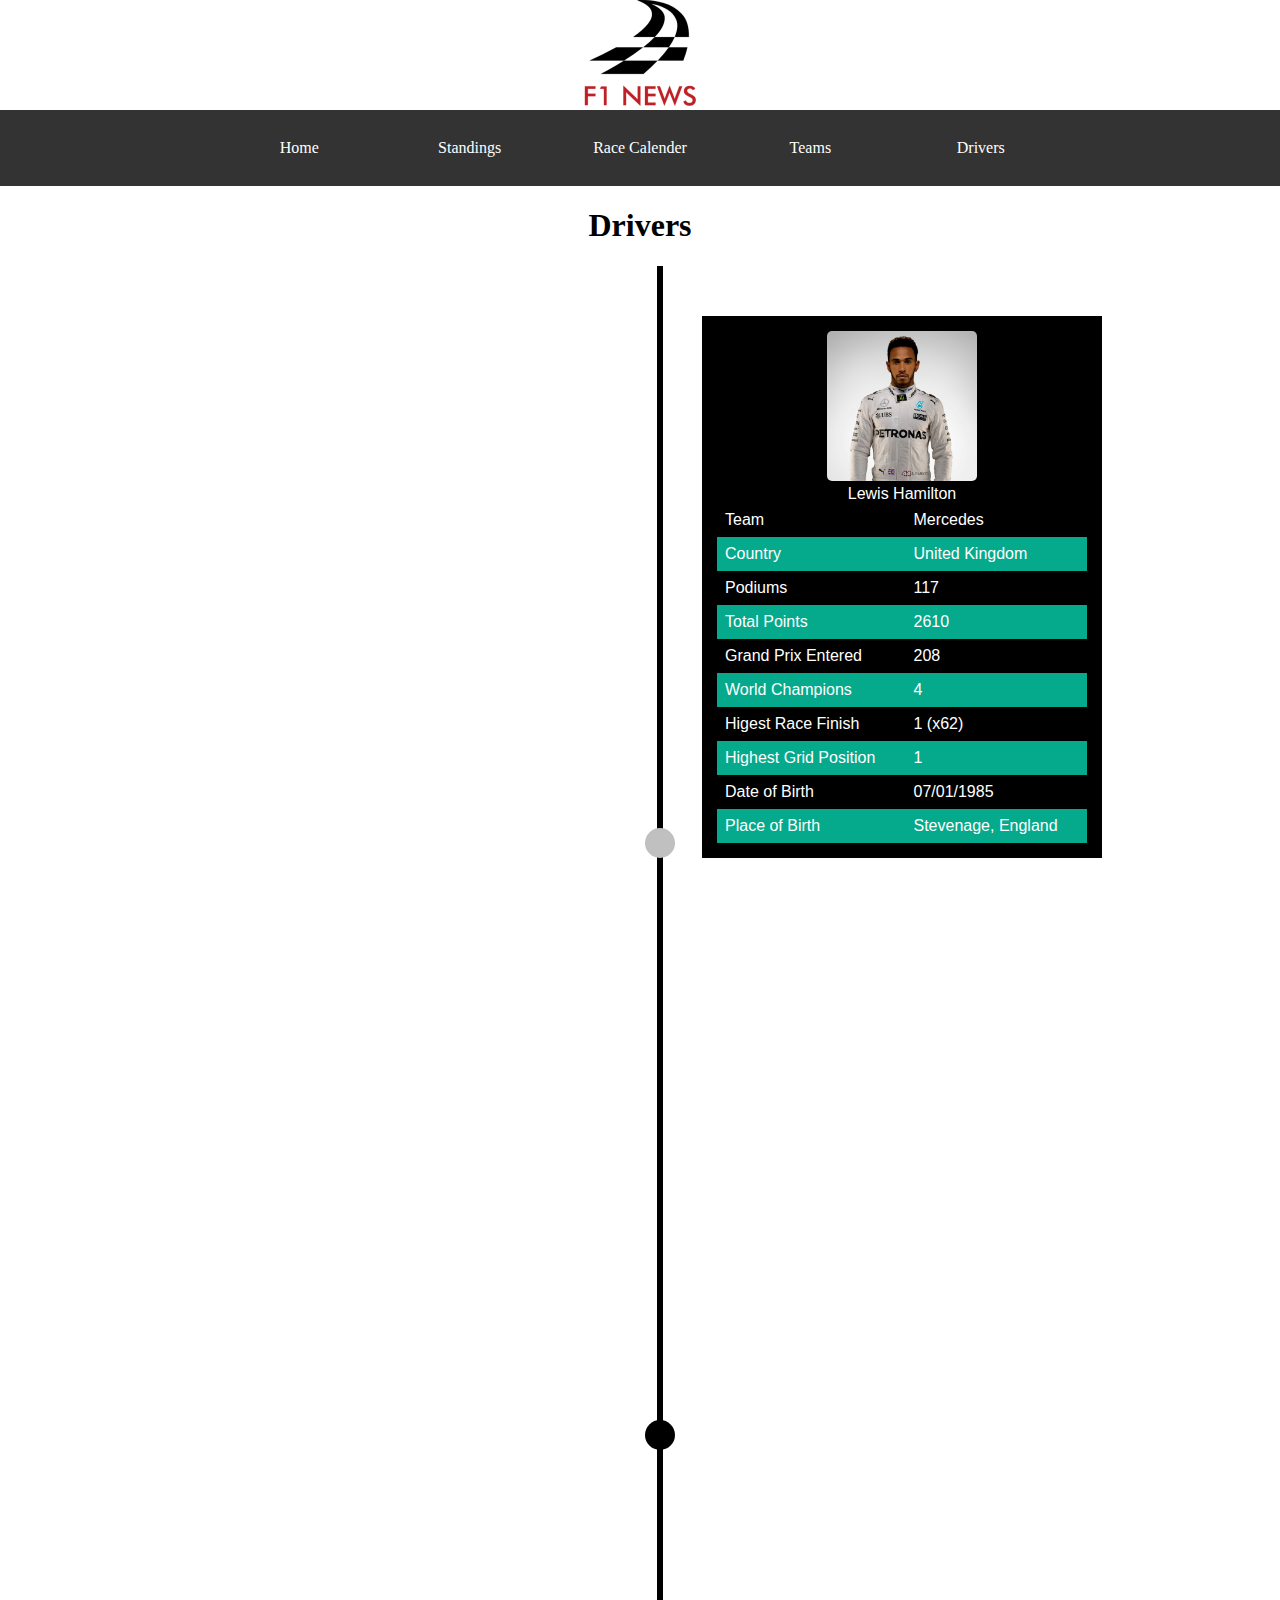
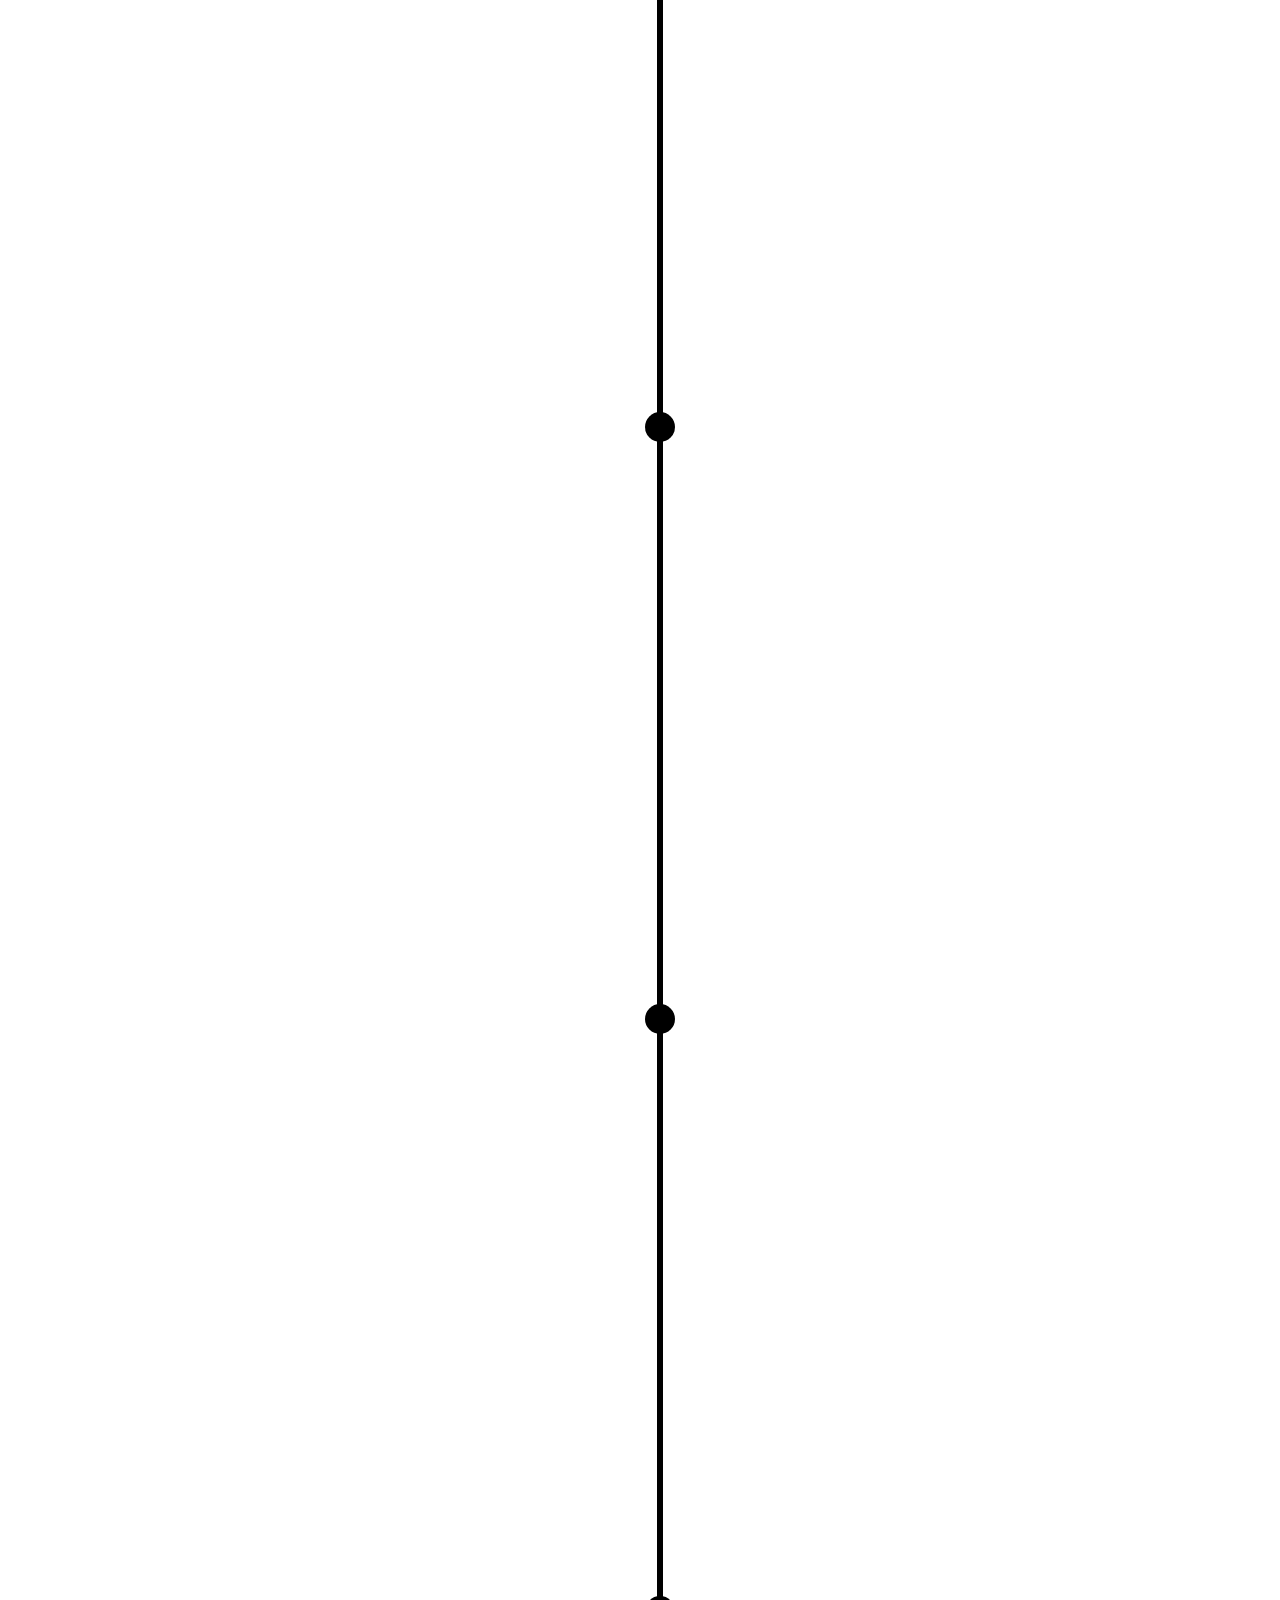
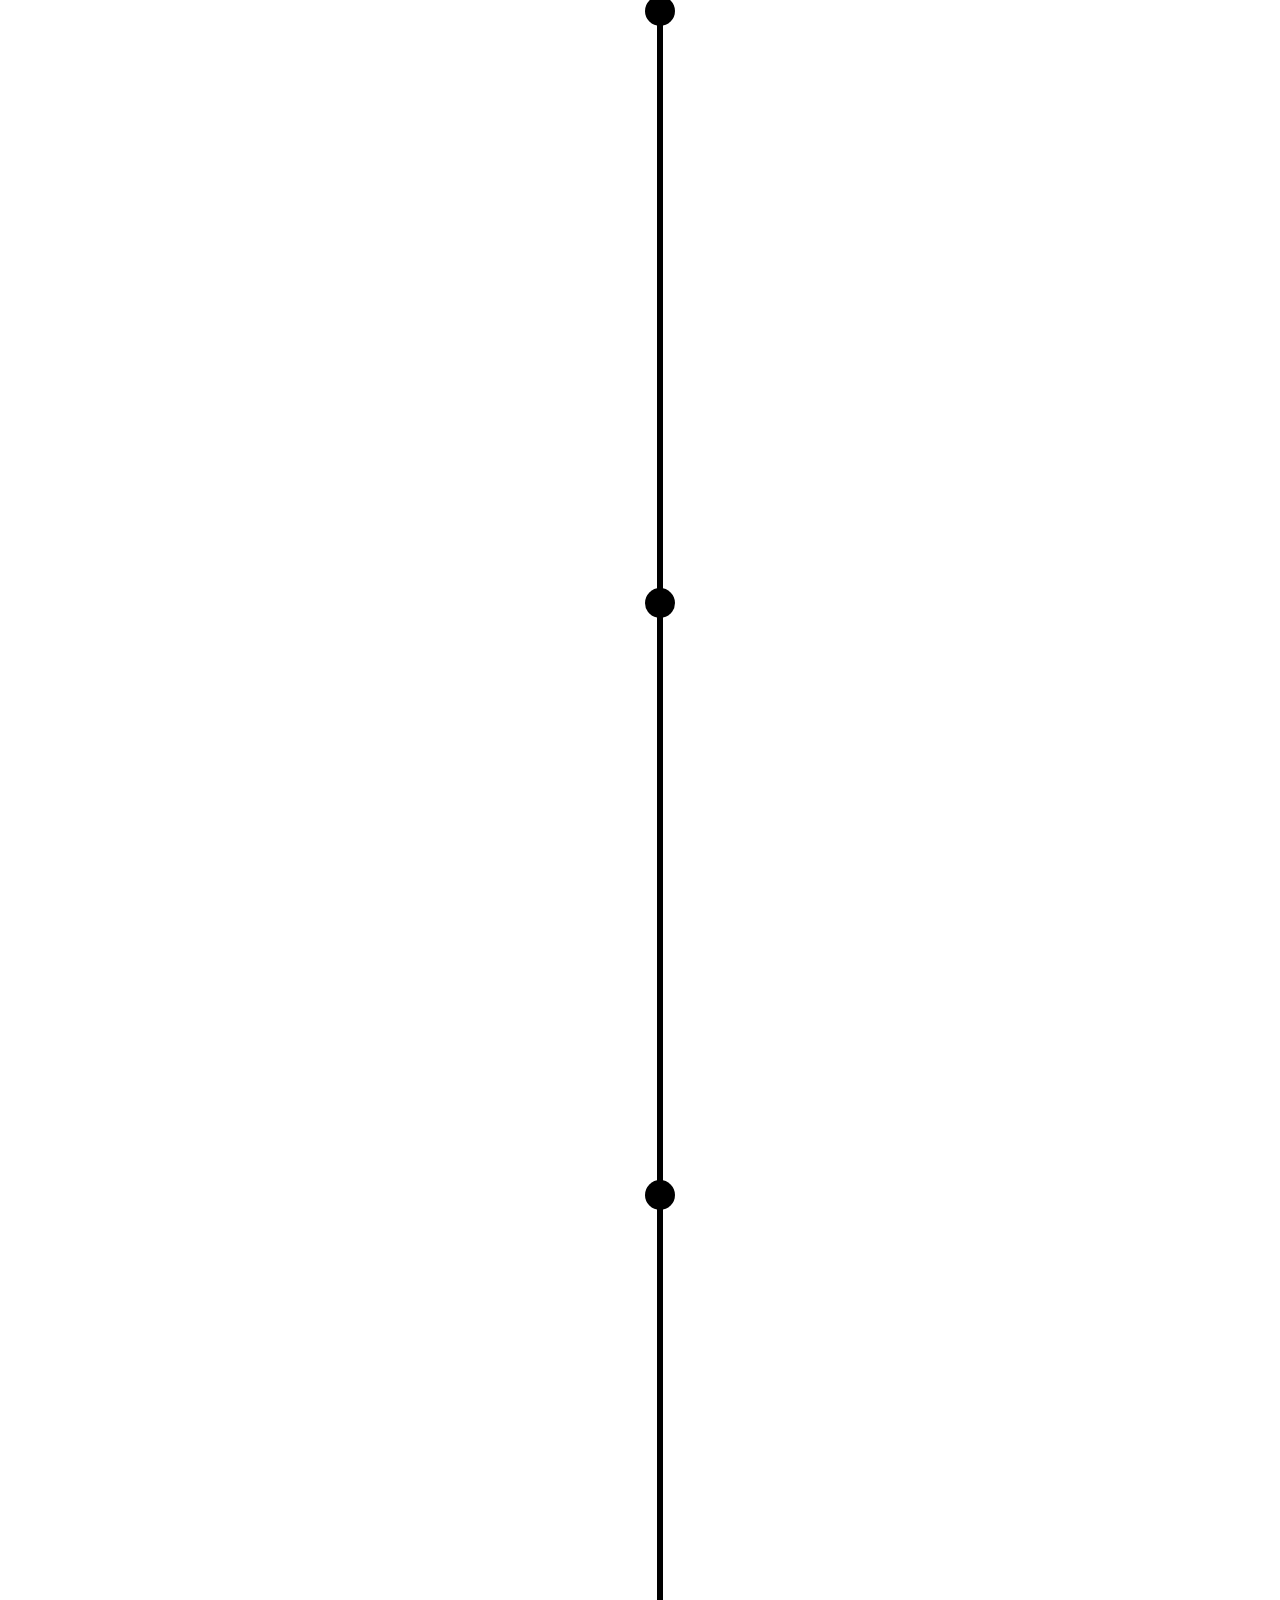
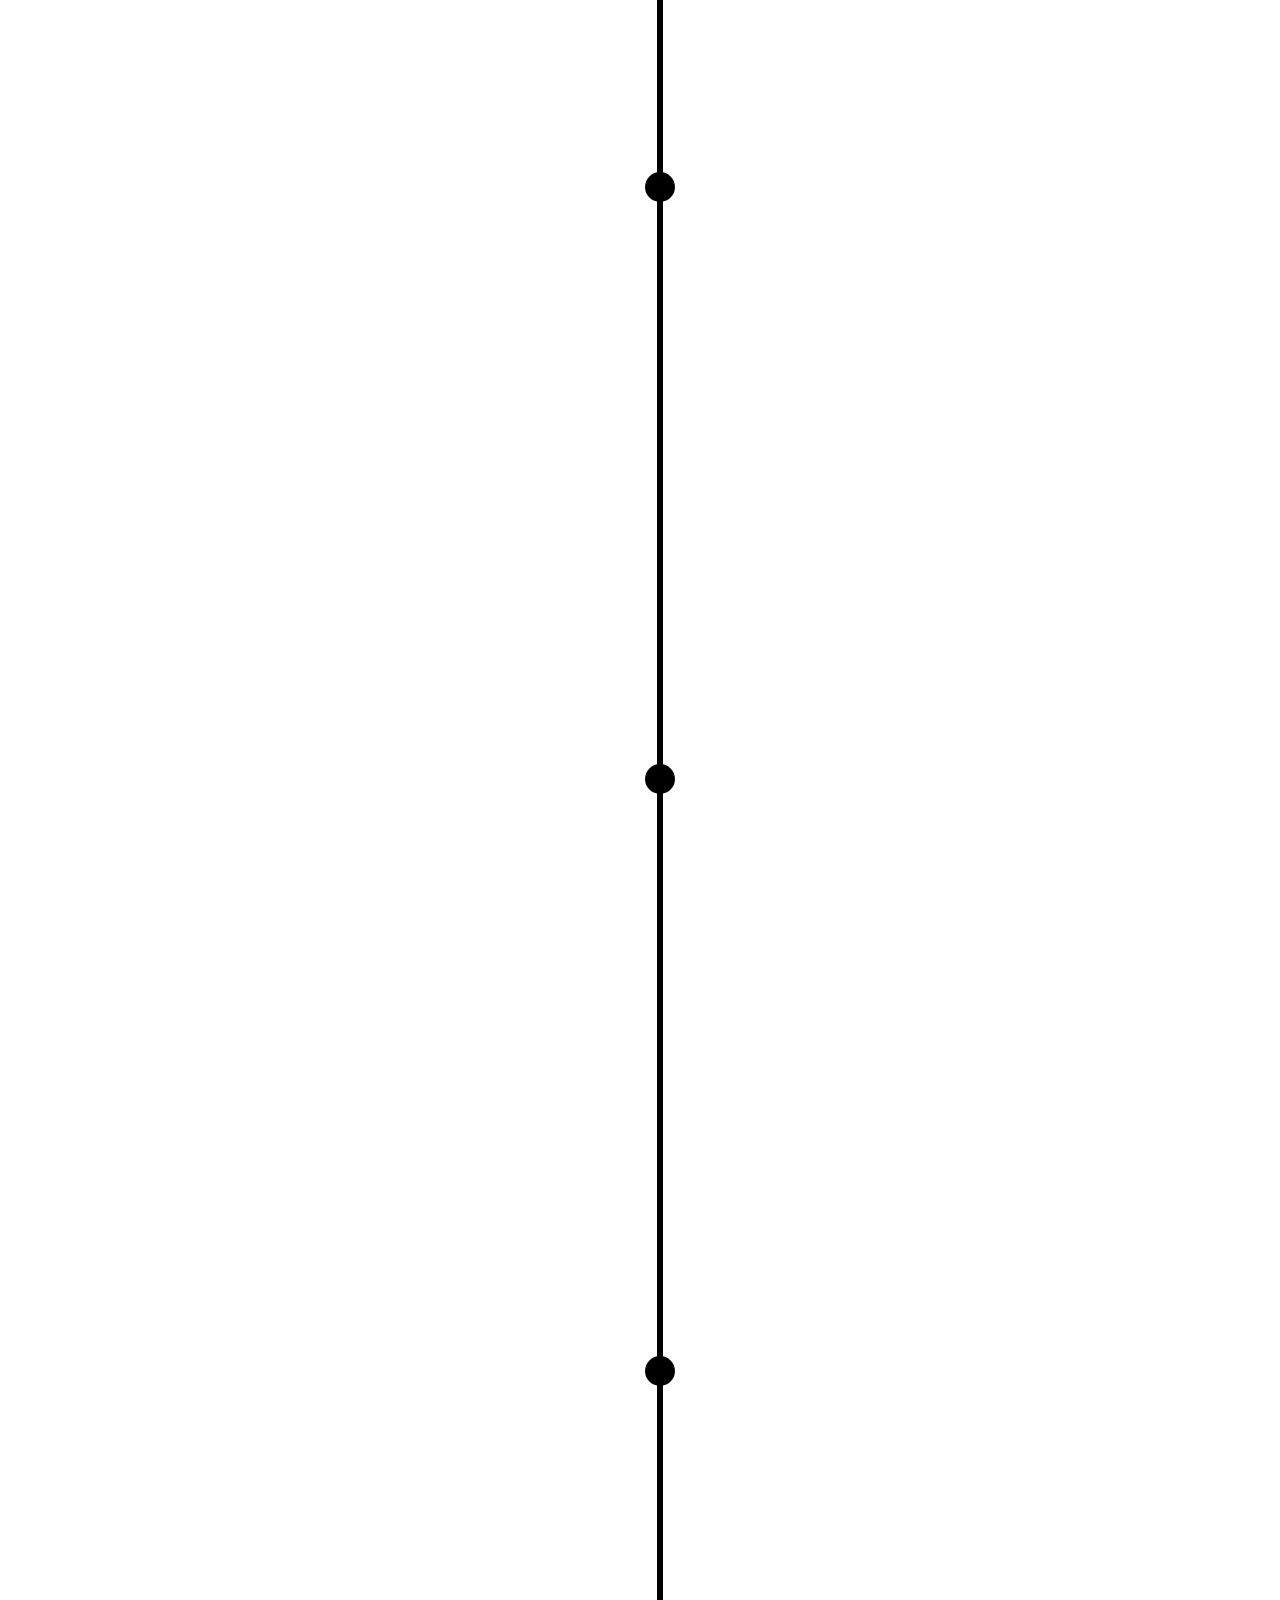
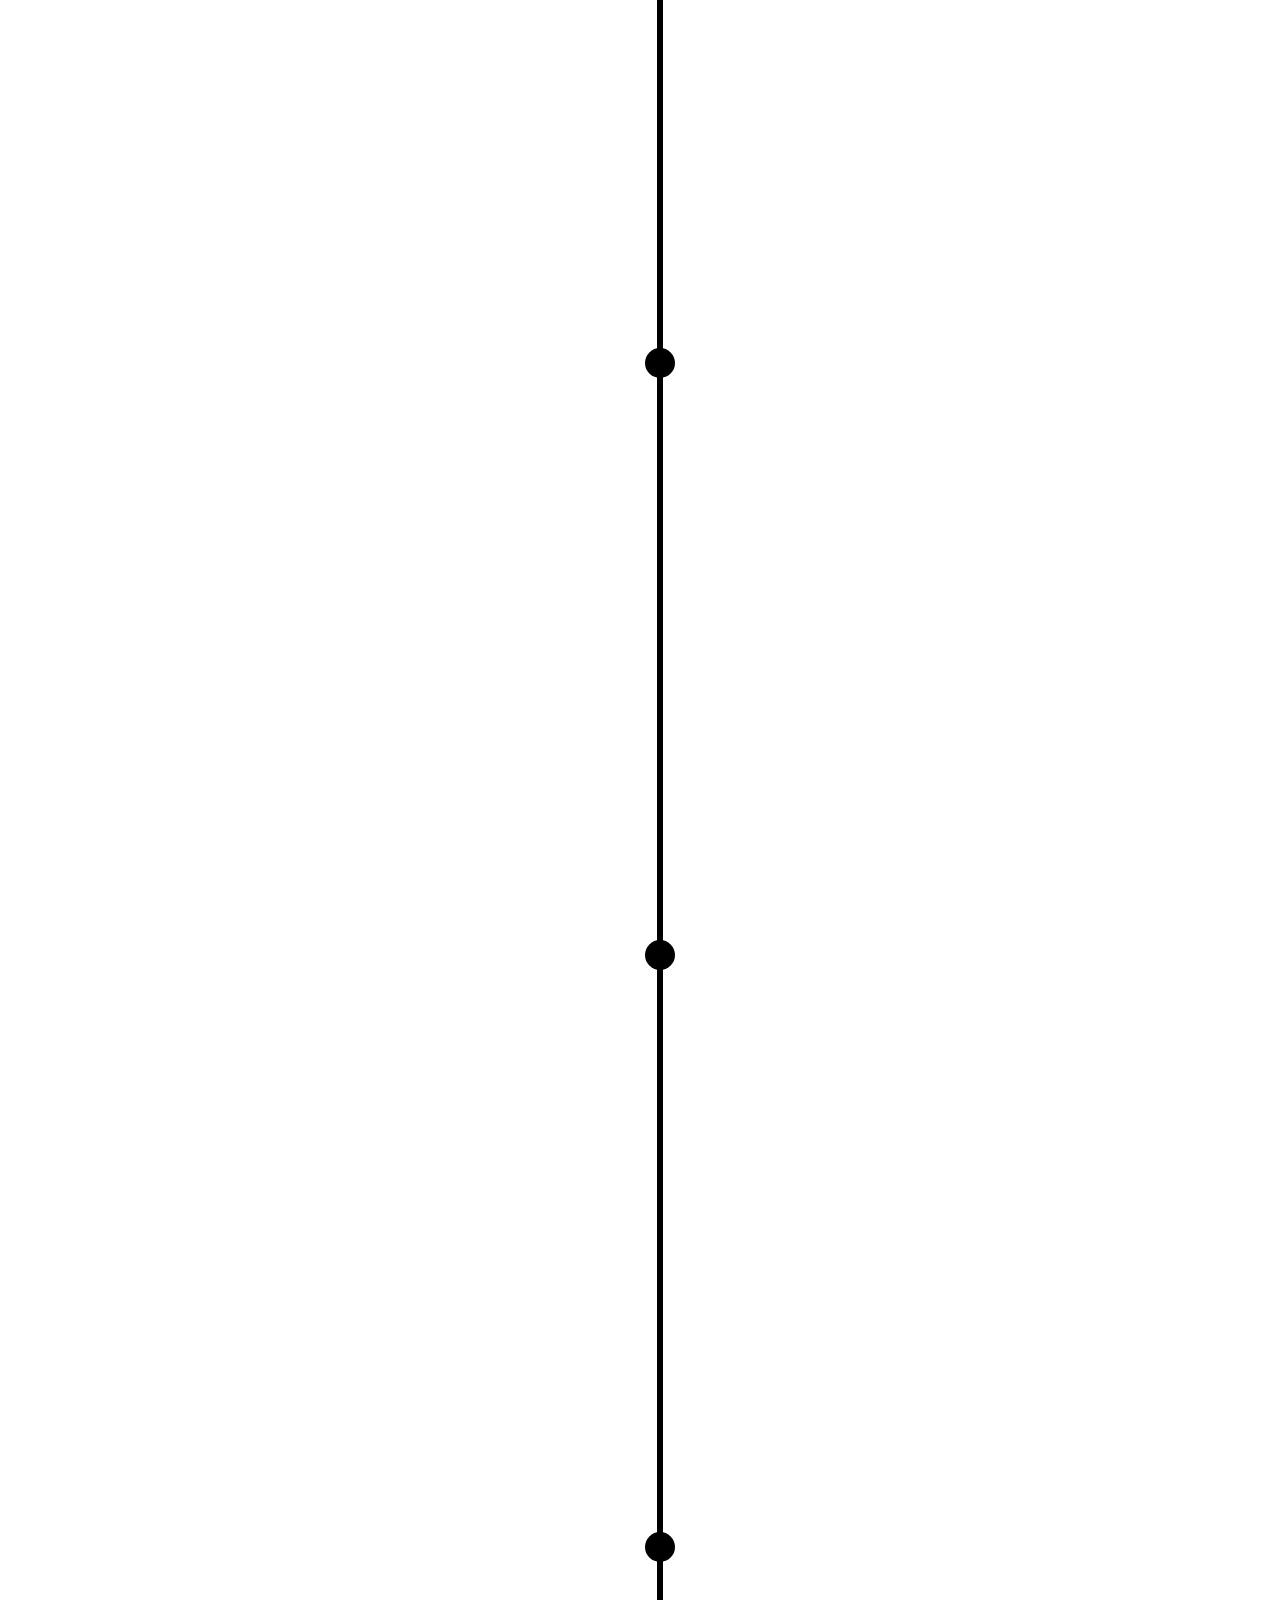
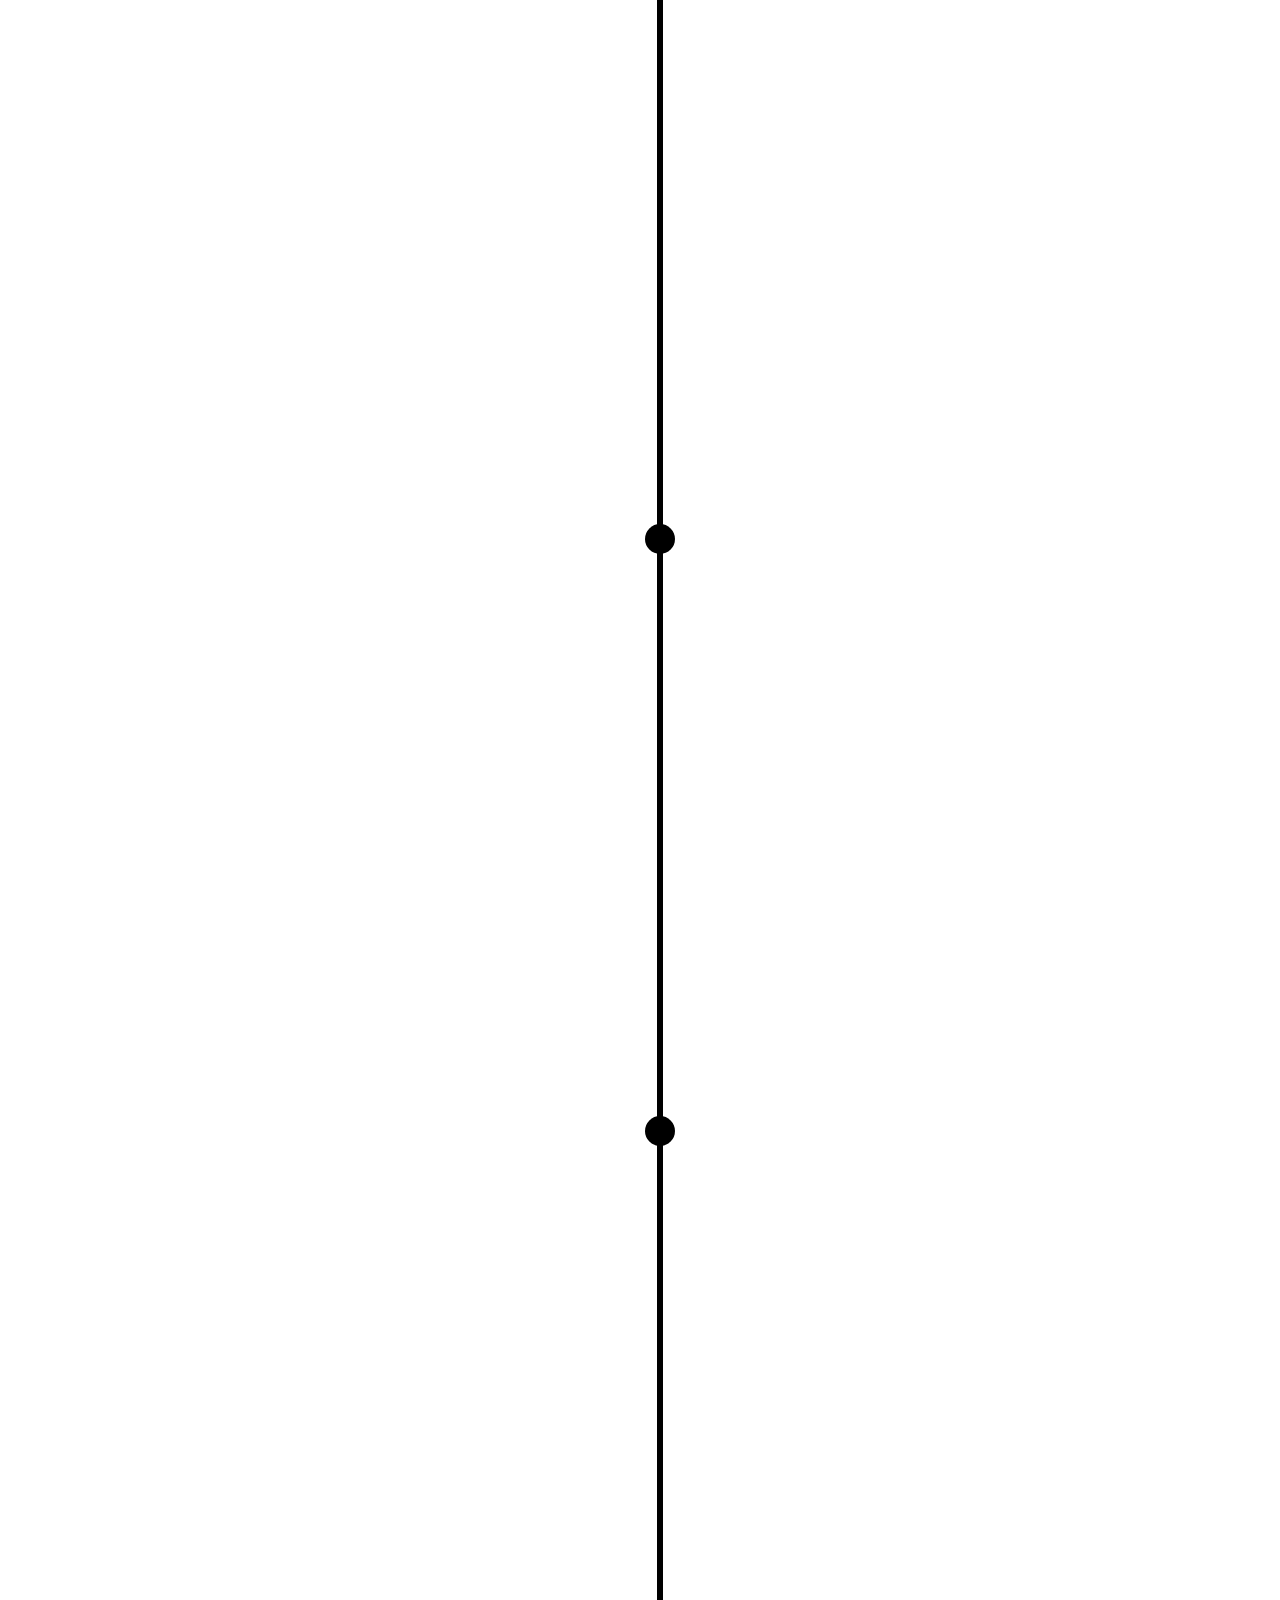
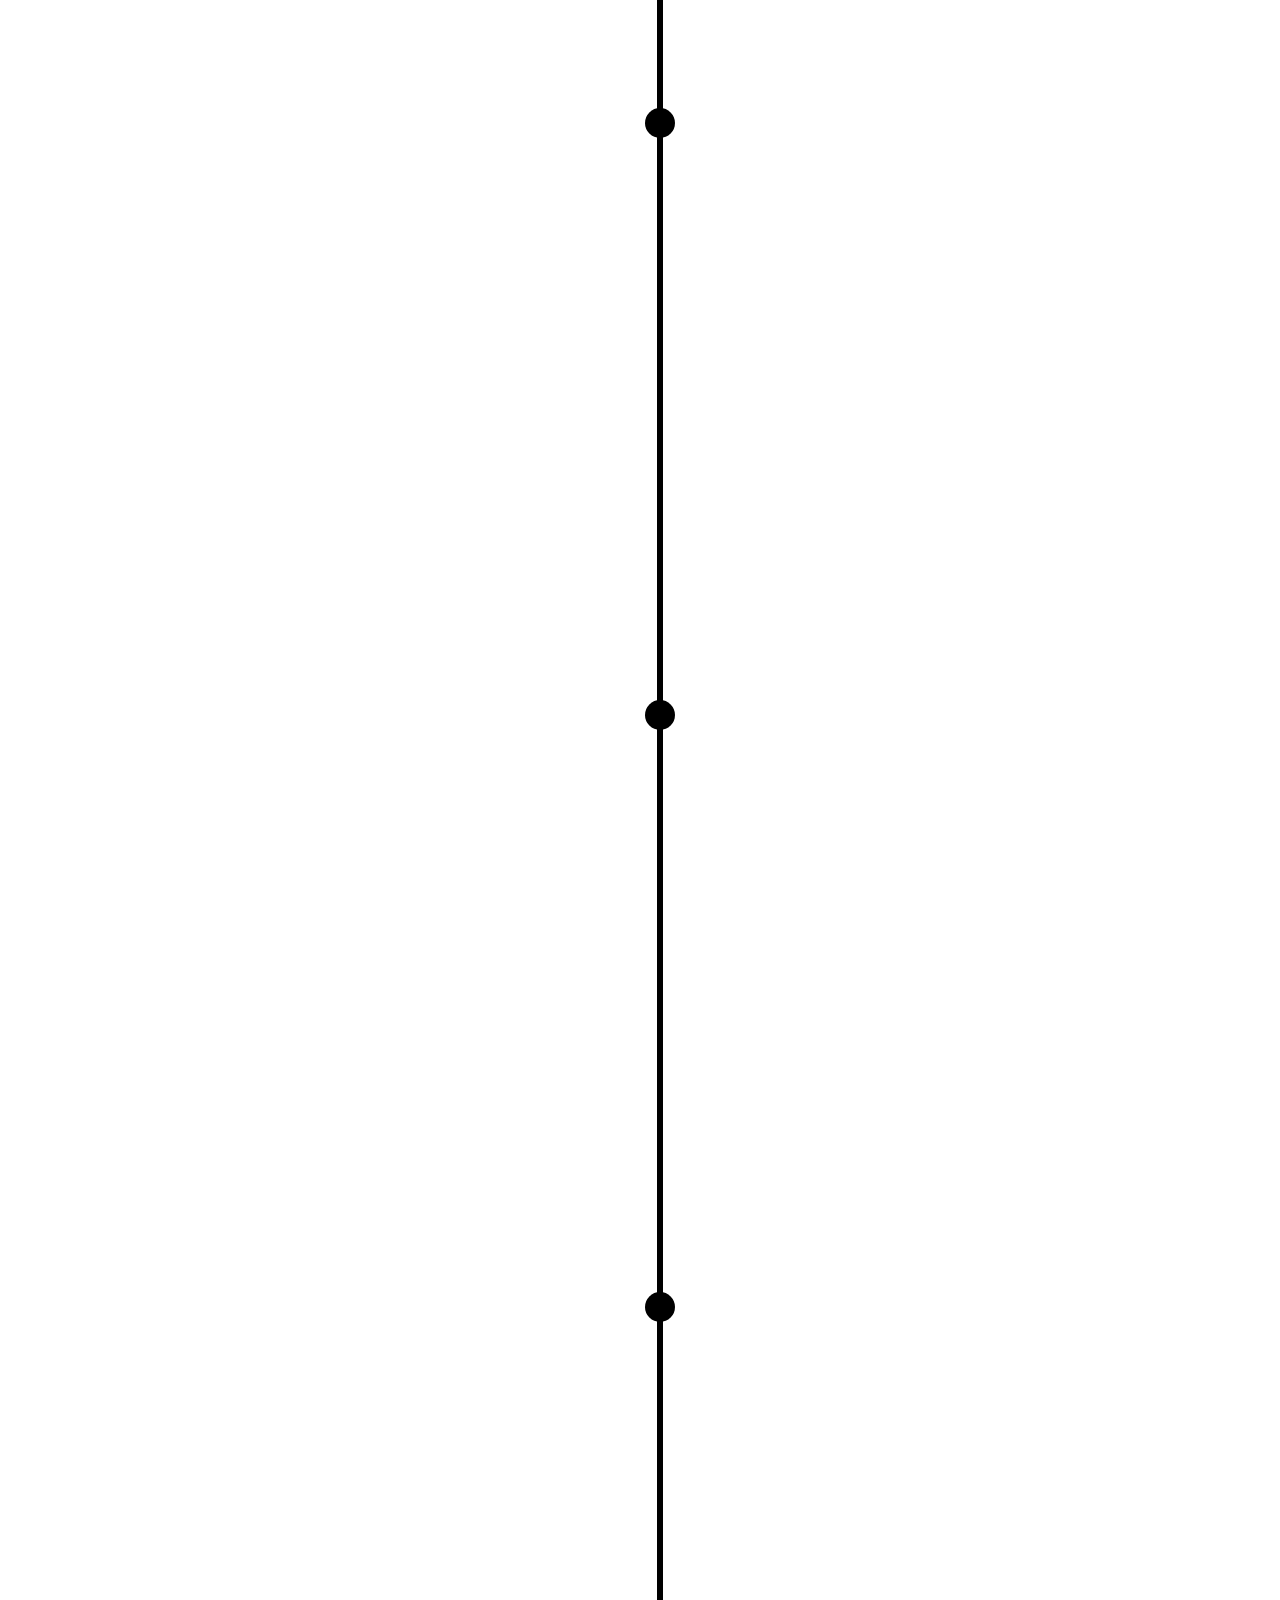
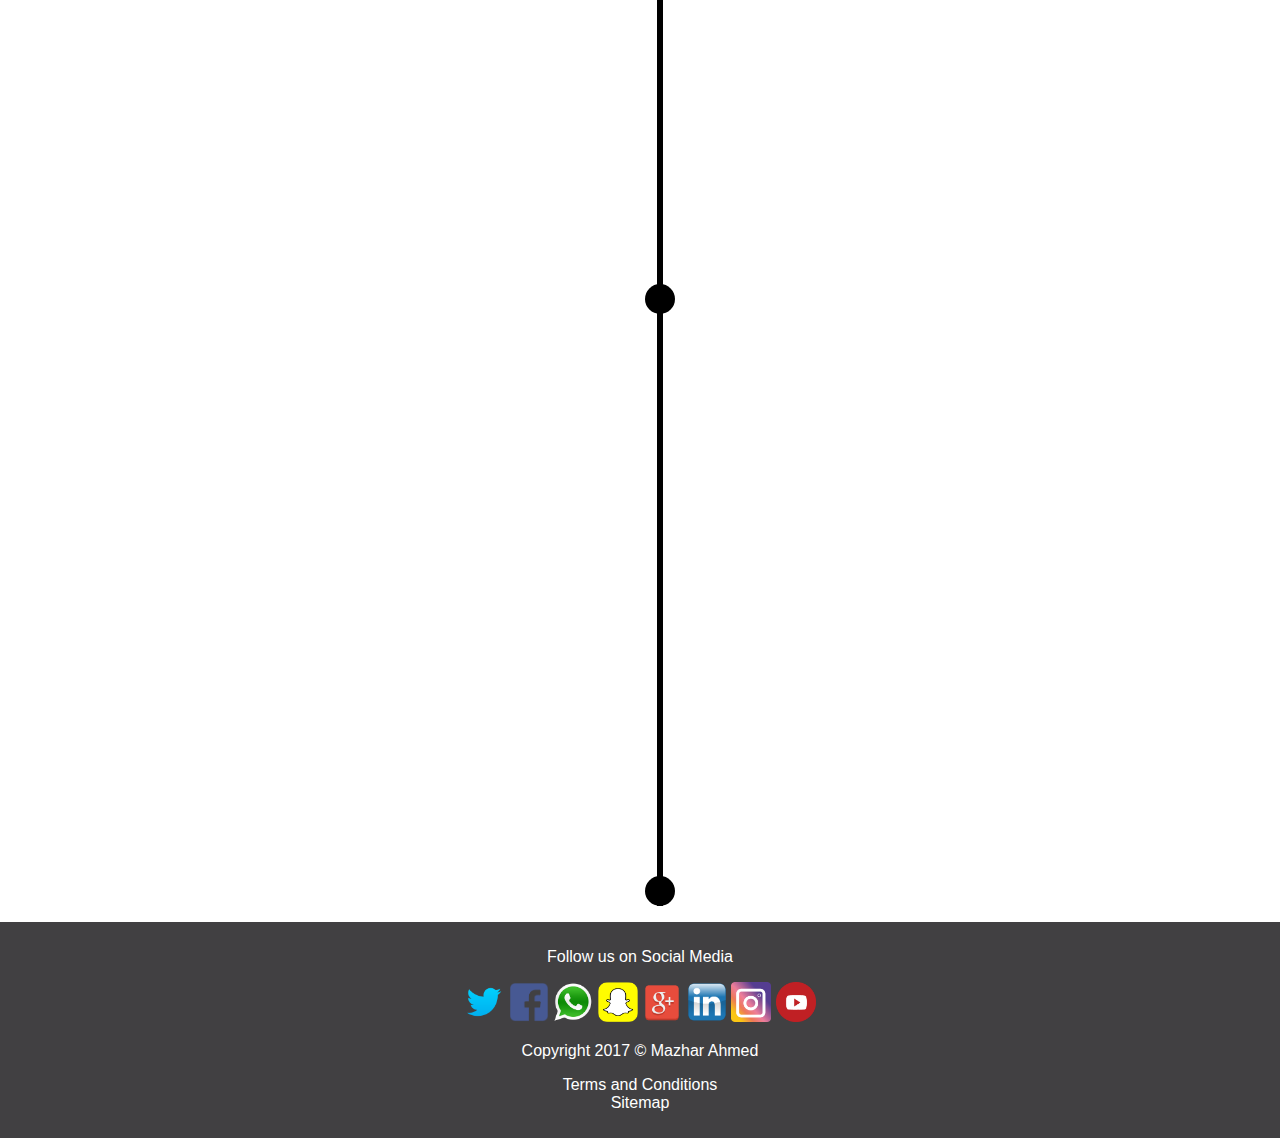
==== commit 023f7fd8: "drivers page logo in header tag" ====
--- a/drivers.html
+++ b/drivers.html
@@ -10,7 +10,9 @@
 </head>
 
 <body>
+  <header>
 	<img src="images/logo.png" alt="F1 News Logo">
+  </header>
 	<a id="menu" href="#"><img src="icons/mobile-menu.png" alt="Menu"></a>
 	<nav id="nav-menu">
 		<a href="index.html">Home</a>
@@ -1033,7 +1035,7 @@
           <!-- The Modal -->
     <div id="myModal" class="modal">
       <span class="close">×</span>
-      <img class="modal-content" id="img01" alt="driver">
+      <img src ="images/no-image.png" class="modal-content" id="img01" alt="driver">
       <div id="caption"></div>
     </div> 
   </section>
--- a/css/style.css
+++ b/css/style.css
@@ -1,7 +1,6 @@
 /* GLOBAL AND MOBILE STYLES FIRST */
 
 body {
-
   margin:0;
   padding:0;
   background: #FFF;
@@ -17,19 +16,30 @@
 .show-menu {
   display: block;
 }
-a {
+
+p,td,label,figcaption{
+  font-size: 16px;
+  font-family: Arial;
+}
+a{
   color: #000;
   text-decoration: none;
+  font-size: 16px;
+  font-family: Arial;
 }
 
 h1 {
-  font-family: Impact;
+  font-family: Arial Black;
+}
+
+h2 {
+  font-family: Arial Black;
 }
 
 .teams {
- 
   position: relative;
   display: inline-block;
+  height: 220px;
 }
 
 .teams img{
@@ -71,14 +81,13 @@
   color: #fff;
 }
 
-
 nav {
   background-color: #333;
   display: none;
   list-style: none;
 }
 nav a:hover {
-   background: #777;
+  background: #777;
 }
 
 nav a {
@@ -91,15 +100,15 @@
 }
 
 
-  .newscontainer{
-      display: inline-block;
-      justify-content: center;
-      align-items: center;
-      flex-direction: column;
-      height: auto;
-      width: 90%;
-      background-color: #f1f1f1;
-  }
+.newscontainer{
+  display: inline-block;
+  justify-content: center;
+  align-items: center;
+  flex-direction: column;
+  height: auto;
+  width: 90%;
+  background-color: #f1f1f1;
+}
 
 main > input,
 .tab-content {
@@ -137,6 +146,7 @@
 #tab2:checked ~ #content2{
   display: block;
 }
+
 [id^="tab"]:checked + label {
   background: #ccc;
   color: #222;
@@ -194,7 +204,6 @@
 .standings td{
   background: #FAFAFA;
   cursor: pointer;
-  
 }
 
 /* Cells in even rows (2,4,6...) are one color */        
@@ -217,18 +226,18 @@
   border-radius: 0 5px 0 0; 
 }
 
-td .teams {
+ td .teams {
   display:none;
   width:250px;
   height:150px;  
 }
 
-td img { 
+ td img { 
   display:none;
   width:150px;
   height:150px;  
 }
- td:hover img { 
+  td:hover img { 
   position: absolute;
   z-index: 999;
   color: rgb(113, 157, 171);
@@ -253,16 +262,16 @@
 
 .headline span{ 
    
-   position: relative;
-   text-align: center;
-   margin: auto; 
-   width: 80%;
-   color: white; 
-   font: bold 19px/24px Helvetica, Sans-Serif; 
-   letter-spacing: -1px;  
-   background: rgb(0, 0, 0); /* fallback color */
-   background: rgba(0, 0, 0, 0.7);
-   padding: 7px; 
+  position: relative;
+  text-align: center;
+  margin: auto; 
+  width: 80%;
+  color: white; 
+  font: bold 19px/24px Helvetica, Sans-Serif; 
+  letter-spacing: -1px;  
+  background: rgb(0, 0, 0); /* fallback color */
+  background: rgba(0, 0, 0, 0.7);
+  padding: 7px; 
 }
 
 .homepage{
@@ -356,15 +365,12 @@
   .slideshow {
     height: 240px;
   }
-    .newscontainer{
-      display: inline-table;
-      flex-direction: row;
-      height: 380px;
-      width: 48%;
-  }
-
-
-
+  .newscontainer{
+    display: inline-table;
+    flex-direction: row;
+    height: 380px;
+    width: 48%;
+  }
 
 }
 
@@ -388,18 +394,17 @@
     width: 25%;
   }
 
-.newscontainer{
-  
-  width: 33%;
-  height: 360px;
+ .newscontainer{
+    width: 33%;
+    height: 360px;
   }
 
   .maps{
   width: 45%;
   display: inline-block;
- }
- .headline span{ 
-   font: bold 24px/45px Helvetica, Sans-Serif; 
-
- }
+  }
+  .headline span{ 
+    font: bold 24px/45px Helvetica, Sans-Serif; 
+  }
+
 }--- a/css/slideshow.css
+++ b/css/slideshow.css
@@ -7,7 +7,7 @@
 }
 
 .mySlides {
-    display: none;
+  display: none;
 }
 
 /* Fading animation */
@@ -35,13 +35,13 @@
 
 @media screen and (min-width: 750px) {
   .slide {
-  width: 90%;
-}
+    width: 90%;
+  }
 }
 
 
 @media screen and (min-width: 1200px) {
   .slide {
-  width: 70%;
-}
+    width: 70%;
+  }
 }--- a/css/timeline.css
+++ b/css/timeline.css
@@ -156,13 +156,13 @@
 }
 
 .mercedes {
-    border-collapse: collapse;
-    width: 100%;
+  border-collapse: collapse;
+  width: 100%;
 }
 
 .mercedes th, td {
-    text-align: left;
-    padding: 8px;
+  text-align: left;
+  padding: 8px;
 
 }
 
@@ -177,13 +177,13 @@
 
 
 .ferrari {
-    border-collapse: collapse;
-    width: 100%;
+  border-collapse: collapse;
+  width: 100%;
 }
 
 .ferrari th, td {
-    text-align: left;
-    padding: 8px;
+  text-align: left;
+  padding: 8px;
 }
 
 .ferrari tr:nth-child(even) {
@@ -196,13 +196,13 @@
 }
 
 .redbull {
-    border-collapse: collapse;
-    width: 100%;
+  border-collapse: collapse;
+  width: 100%;
 }
 
 .redbull th, td {
-    text-align: left;
-    padding: 8px;
+  text-align: left;
+  padding: 8px;
 }
 
 .redbull tr:nth-child(even) {
@@ -216,13 +216,13 @@
 
 
 .forceindia {
-    border-collapse: collapse;
-    width: 100%;
+  border-collapse: collapse;
+  width: 100%;
 }
 
 .forceindia th, td {
-    text-align: left;
-    padding: 8px;
+  text-align: left;
+  padding: 8px;
 }
 
 .forceindia tr:nth-child(even) {
@@ -236,13 +236,13 @@
 
 
 .reno {
-    border-collapse: collapse;
-    width: 100%;
+  border-collapse: collapse;
+  width: 100%;
 }
 
 .reno th, td {
-    text-align: left;
-    padding: 8px;
+  text-align: left;
+  padding: 8px;
 }
 
 .reno tr:nth-child(even) {
@@ -255,13 +255,13 @@
 }
 
 .williams {
-    border-collapse: collapse;
-    width: 100%;
+  border-collapse: collapse;
+  width: 100%;
 }
 
 .williams th, td {
-    text-align: left;
-    padding: 8px;
+  text-align: left;
+  padding: 8px;
 }
 
 .williams tr:nth-child(even) {
@@ -274,13 +274,13 @@
 }
 
 .haas {
-    border-collapse: collapse;
-    width: 100%;
+  border-collapse: collapse;
+  width: 100%;
 }
 
 .haas th, td {
-    text-align: left;
-    padding: 8px;
+  text-align: left;
+  padding: 8px;
 }
 
 .haas tr:nth-child(even) {
@@ -293,13 +293,13 @@
 }
 
 .mclaren {
-    border-collapse: collapse;
-    width: 100%;
+  border-collapse: collapse;
+  width: 100%;
 }
 
 .mclaren th, td {
-    text-align: left;
-    padding: 8px;
+  text-align: left;
+  padding: 8px;
 }
 
 .mclaren tr:nth-child(even) {
@@ -312,13 +312,13 @@
 }
 
 .sauber {
-    border-collapse: collapse;
-    width: 100%;
+  border-collapse: collapse;
+  width: 100%;
 }
 
 .sauber th, td {
-    text-align: left;
-    padding: 8px;
+  text-align: left;
+  padding: 8px;
 }
 
 .sauber tr:nth-child(even) {
@@ -331,13 +331,13 @@
 }
 
 .tororosso {
-    border-collapse: collapse;
-    width: 100%;
+  border-collapse: collapse;
+  width: 100%;
 }
 
 .tororosso th, td {
-    text-align: left;
-    padding: 8px;
+  text-align: left;
+  padding: 8px;
 }
 
 .tororosso tr:nth-child(even) {
@@ -368,7 +368,6 @@
   .modal-content {
     width: 80%;
   }
-
  
 }
 
